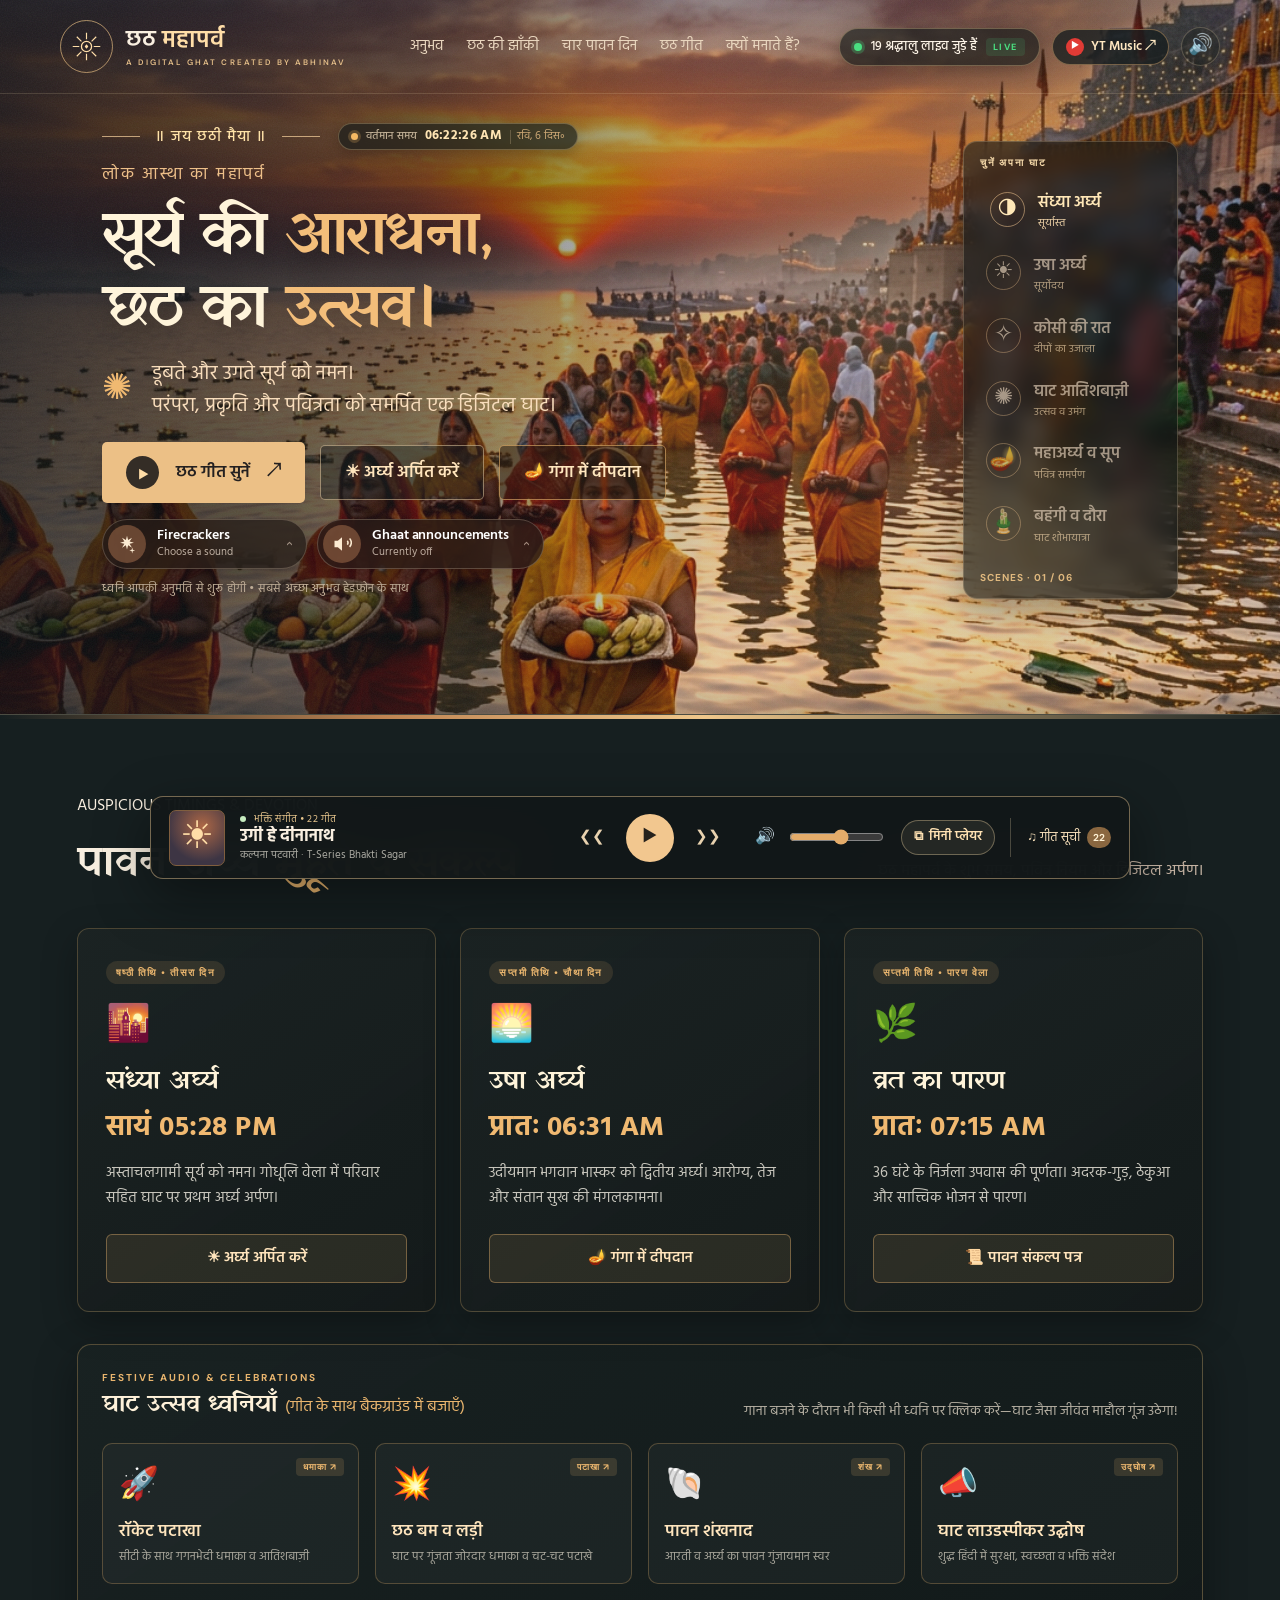
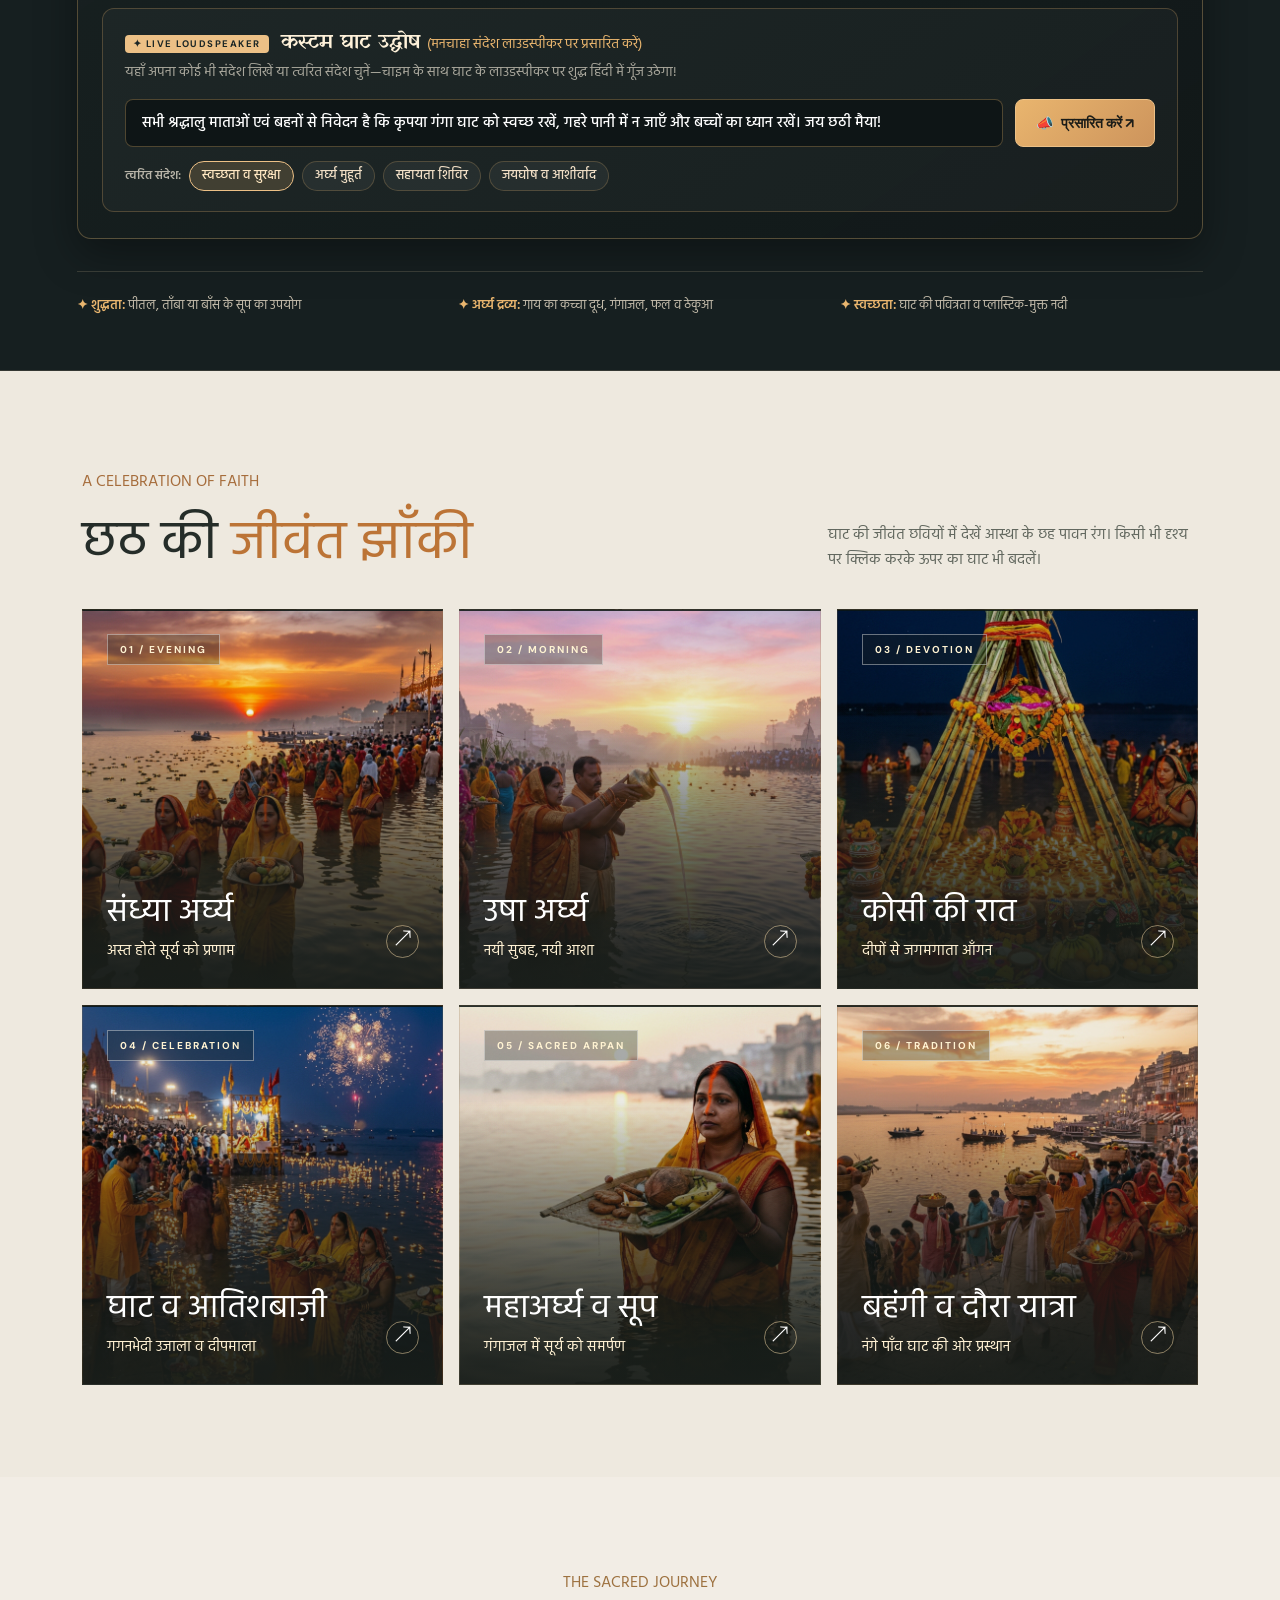
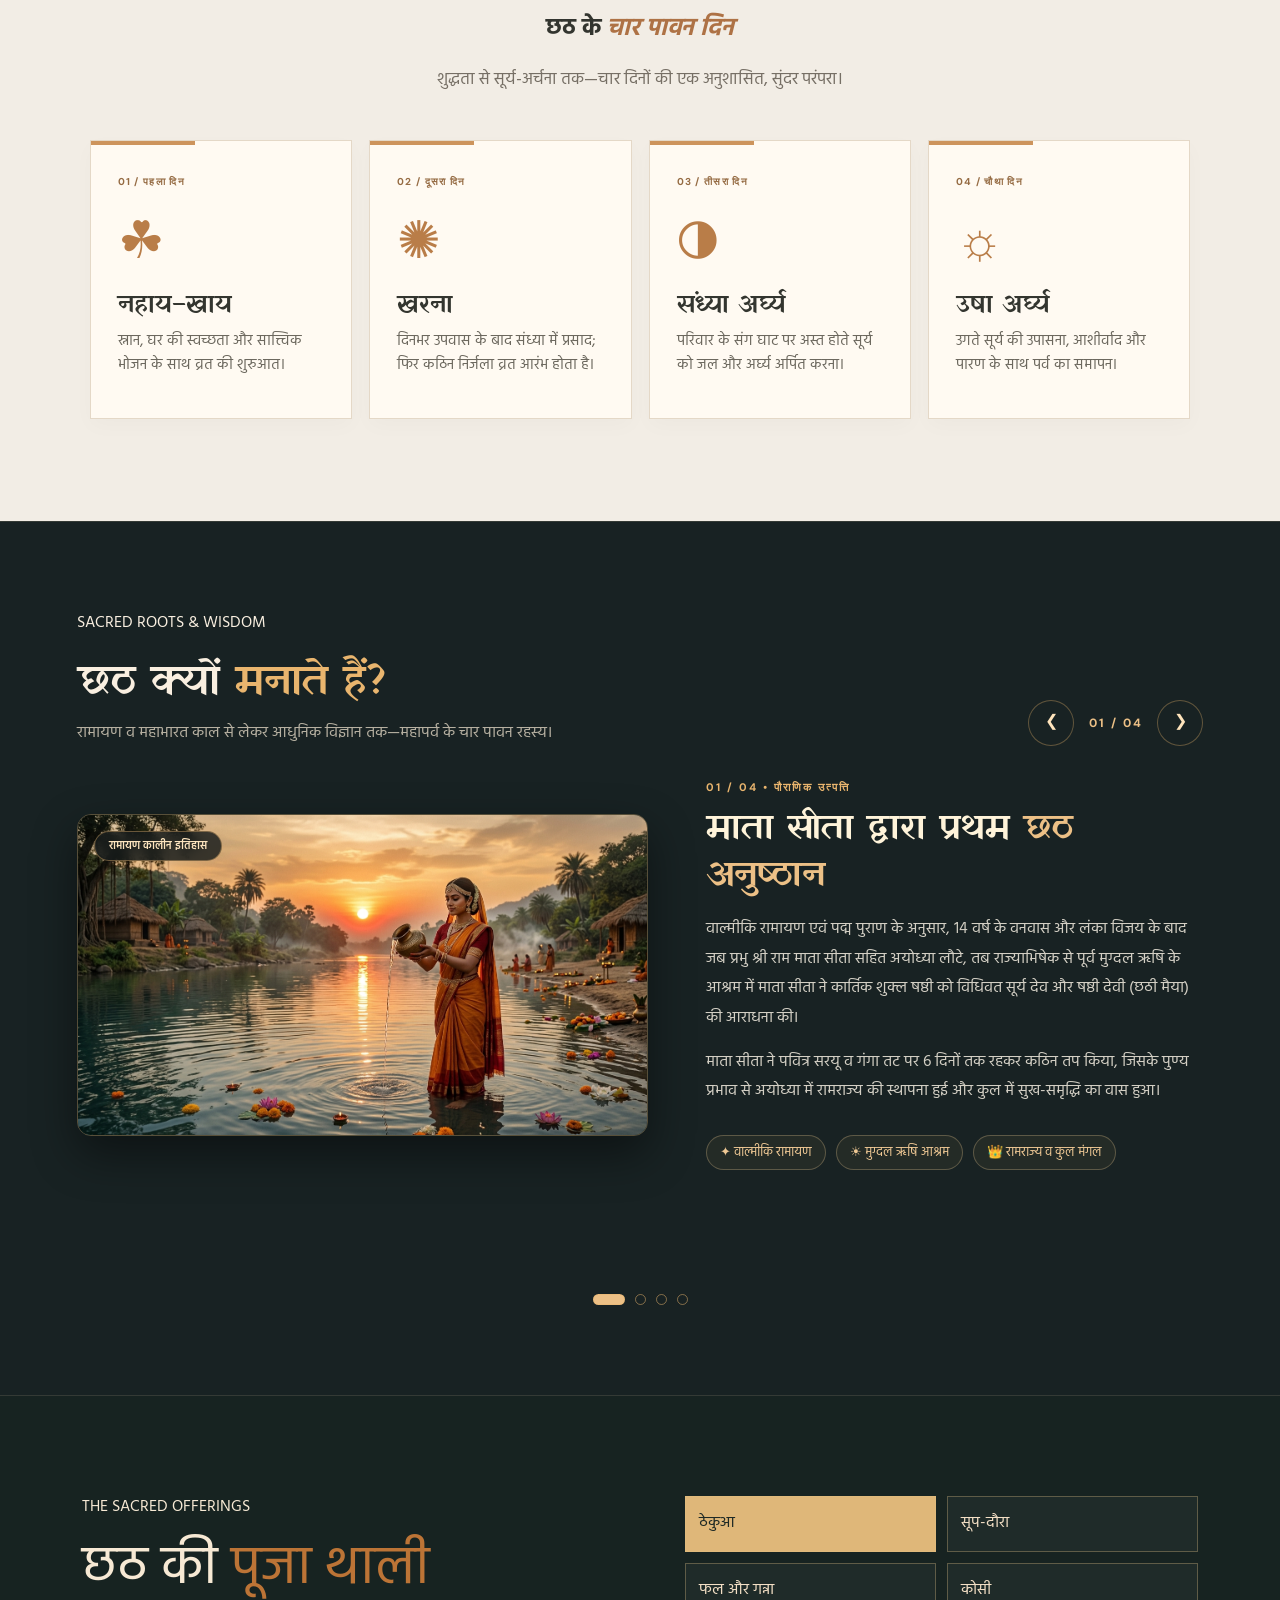
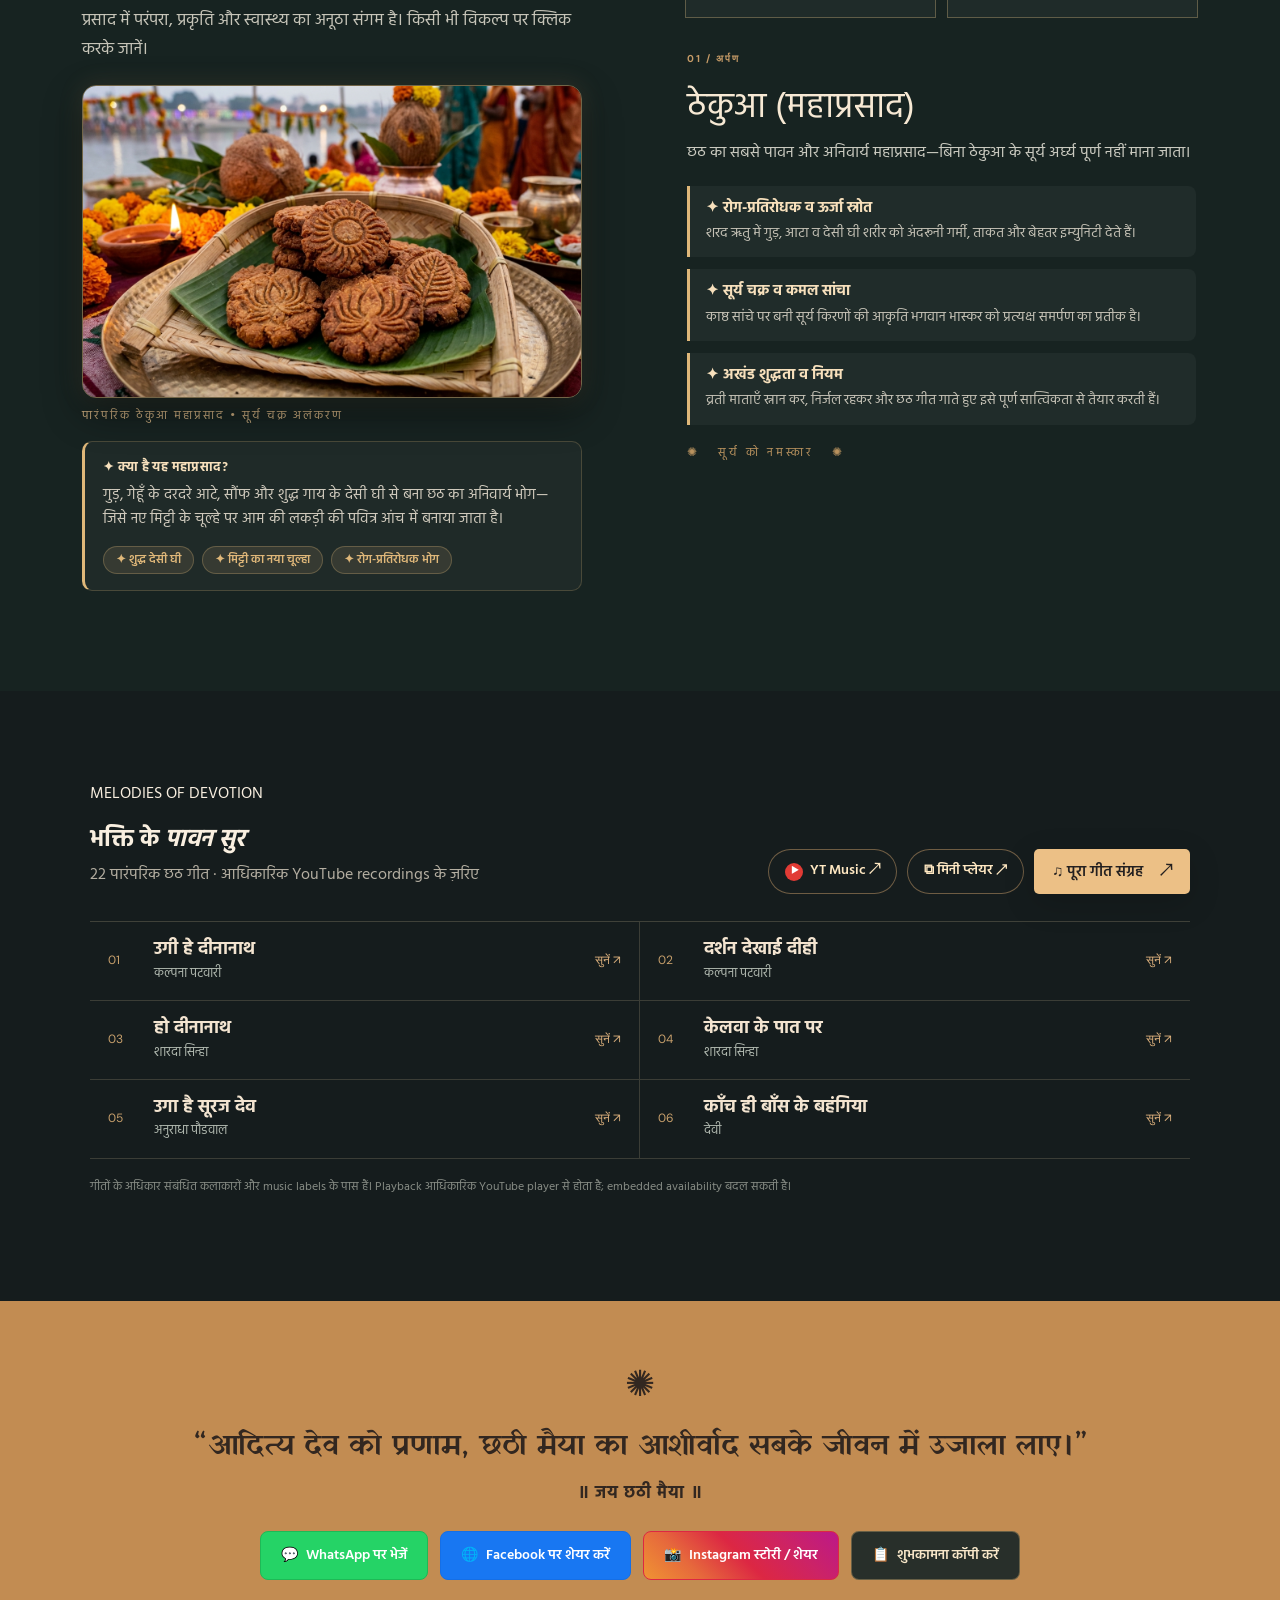
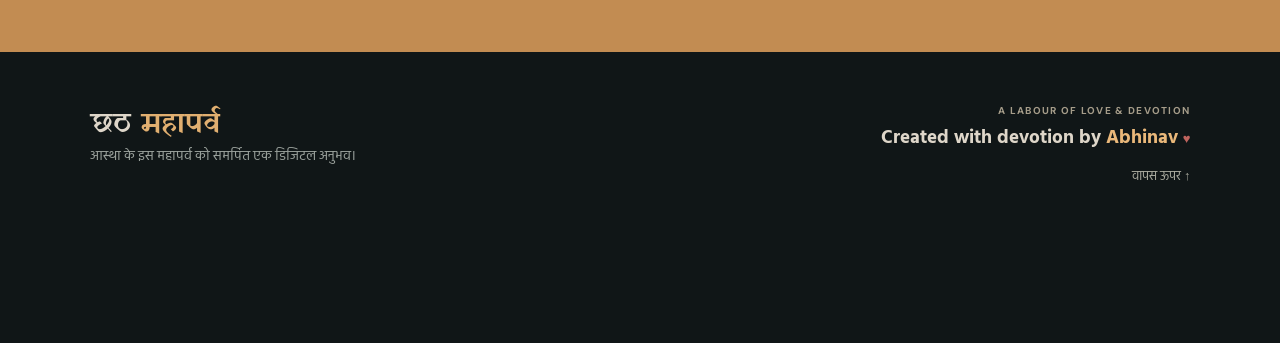
==== index.html @ f754ace5 "Add Pop-out Mini Player, Document PiP, MediaSession API, and cross-tab sync" ====
<!doctype html>
<html lang="hi">
<head>
<meta charset="UTF-8"><meta name="viewport" content="width=device-width,initial-scale=1,viewport-fit=cover">
<meta name="theme-color" content="#1b1a1a">
<meta name="description" content="छठ महापर्व • सूर्य देव और छठी मैया की आराधना — एक डिजिटल घाट। Crafted with devotion by Abhinav.">
<title>छठ महापर्व — सूर्य की आराधना | Abhinav</title>
<link rel="canonical" href="https://abhi9avx.github.io/">
<meta property="og:type" content="website">
<meta property="og:site_name" content="छठ महापर्व — A Digital Ghat">
<meta property="og:locale" content="hi_IN">
<meta property="og:url" content="https://abhi9avx.github.io/">
<meta property="og:title" content="छठ महापर्व — सूर्य की आराधना | एक डिजिटल घाट">
<meta property="og:description" content="डूबते और उगते सूर्य को नमन। 6 पावन घाट दृश्य, गंगा में दीपदान, 22 छठ गीत और पावन पूजा विधि — समर्पित डिजिटल घाट।">
<meta property="og:image" content="https://abhi9avx.github.io/assets/share-preview.jpg">
<meta property="og:image:secure_url" content="https://abhi9avx.github.io/assets/share-preview.jpg">
<meta property="og:image:type" content="image/jpeg">
<meta property="og:image:width" content="1200">
<meta property="og:image:height" content="630">
<meta property="og:image:alt" content="छठ महापर्व — उदीयमान सूर्य देव को पावन अर्घ्य अर्पण">
<meta name="twitter:card" content="summary_large_image">
<meta name="twitter:title" content="छठ महापर्व — सूर्य की आराधना | एक डिजिटल घाट">
<meta name="twitter:description" content="डूबते और उगते सूर्य को नमन। पावन छठ गीत, गंगा में दीपदान व डिजिटल अर्घ्य।">
<meta name="twitter:image" content="https://abhi9avx.github.io/assets/share-preview.jpg">
<link rel="icon" href="assets/sun-icon.svg" type="image/svg+xml">
<link rel="preconnect" href="https://fonts.googleapis.com"><link rel="preconnect" href="https://fonts.gstatic.com" crossorigin>
<link href="https://fonts.googleapis.com/css2?family=DM+Sans:wght@400;500;600;700&family=Hind:wght@300;400;500;600;700&family=Yatra+One&display=swap" rel="stylesheet">
<link rel="stylesheet" href="styles.css?v=20">
<script defer src="config.js?v=20"></script><script defer src="app.js?v=20"></script>
</head>
<body data-scene="sandhya">
<a class="skip" href="#meaning">मुख्य जानकारी पर जाएँ</a>
<div class="floating-scene" aria-hidden="true">
  <div id="scenePhoto" class="photo-scene"></div><div class="scene-paint"></div><div class="scene-shade"></div>
  <div class="sun-orb"></div><div class="cloud cloud-a"></div><div class="cloud cloud-b"></div>
  <div class="river river-one"></div><div class="river river-two"></div>
  <div class="shore-silhouette"><svg viewBox="0 0 1440 250" preserveAspectRatio="none"><path d="M0 137 L62 132 76 100 91 100 108 130 183 125 200 85 232 85 252 127 316 130 330 106 348 106 364 136 500 146 580 155 710 147 840 142 950 139 1015 125 1028 70 1046 70 1060 123 1094 132 1110 102 1130 102 1150 132 1220 132 1260 100 1296 100 1318 137 1440 145 1440 250 0 250Z" fill="currentColor"/></svg></div>
  <div class="people people-left"><span></span><span></span><span></span></div><div class="people people-right"><span></span><span></span><span></span></div>
  <div class="floating-diyas" id="floatingDiyas"></div><div class="flowerfall" id="flowerFall"></div>
  <div class="sun-rays" id="sunRays"></div>
  <canvas id="effectsCanvas" aria-hidden="true"></canvas>
</div>
<header class="site-header" id="top">
  <a class="logo" href="#top" aria-label="छठ महापर्व होम">
    <span class="logo-icon"><svg viewBox="0 0 40 40" fill="none"><circle cx="20" cy="20" r="7" stroke="currentColor" stroke-width="1.8"/><path d="M20 1v9m0 20v9M1 20h9m20 0h9M6.6 6.6l6.4 6.4m14 14 6.4 6.4m0-26.8L27 13m-14 14-6.4 6.4" stroke="currentColor" stroke-width="1.6"/><path d="M17.5 20l2.5-3 2.5 3-2.5 3z" fill="currentColor"/></svg></span>
    <span class="logo-copy"><strong>छठ <span>महापर्व</span></strong><small>A DIGITAL GHAT CREATED BY ABHINAV</small></span>
  </a>
  <nav class="site-nav" aria-label="मुख्य नेविगेशन"><a href="#experience">अनुभव</a><a href="#jhanki">छठ की झाँकी</a><a href="#four-days">चार पावन दिन</a><a href="#songs">छठ गीत</a><a href="#meaning">क्यों मनाते हैं?</a></nav>
  <div class="header-actions"><div class="status-chip" title="लाइव श्रद्धालु उपस्थित"><span class="pulse-dot"></span><span id="ambienceText">18 श्रद्धालु लाइव जुड़े हैं</span><small>LIVE</small></div><a class="header-yt-chip" href="https://www.youtube.com/playlist?list=PLEX7vfnQIhj8" target="_blank" rel="noopener noreferrer" title="YouTube Music पर छठ गीत प्लेलिस्ट खोलें"><span class="yt-dot" aria-hidden="true">▶</span> YT Music ↗</a><button class="round-icon" id="soundBtn" aria-label="Sound settings" title="ध्वनि नियंत्रित करें">🔊</button><button class="mobile-menu round-icon" id="navBtn" aria-label="Menu" aria-expanded="false">☰</button></div>
</header>
<main>
<section class="hero" aria-labelledby="heroTitle">
  <div class="hero-copy">
    <div class="hero-top-meta">
      <div class="festival-eyebrow"><span class="line"></span> ॥ जय छठी मैया ॥ <span class="line"></span></div>
      <div class="hero-live-clock" aria-live="polite" title="वर्तमान लाइव समय">
        <span class="clock-dot" aria-hidden="true"></span>
        <span class="clock-label">वर्तमान समय</span>
        <time id="liveGhatClock">--:--:--</time>
        <small id="liveGhatDate"></small>
      </div>
    </div>
    <p class="hero-overline">लोक आस्था का महापर्व</p>
    <h1 id="heroTitle">सूर्य की <em>आराधना,</em><br>छठ का <em>उत्सव।</em></h1>
    <div class="hero-subhead"><span class="ornament">✺</span><p>डूबते और उगते सूर्य को नमन।<br>परंपरा, प्रकृति और पवित्रता को समर्पित एक डिजिटल घाट।</p></div>
    <div class="hero-buttons">
      <button type="button" class="btn-primary" id="startMusic"><span class="play-glyph">▶</span> छठ गीत सुनें <span>↗</span></button>
      <button type="button" class="btn-outline" id="offerArghya">☀ अर्घ्य अर्पित करें</button>
      <button type="button" class="btn-outline btn-diya-hero" id="heroDeepDaanBtn">🪔 गंगा में दीपदान</button>
    </div>

    <aside class="feature-rail" aria-label="Festive features">
      <div class="feature-rail-item">
        <button type="button" class="feature-button" id="firecrackerRailBtn" aria-label="Firecrackers" aria-expanded="false" aria-controls="firecrackerOptions">
          <span class="feature-icon cracker-icon">
            <svg viewBox="0 0 24 24" width="20" height="20" fill="currentColor" aria-hidden="true"><path d="m12 2 1.35 5.23L18 4.35 15.12 9 20.35 10.35 15.12 11.7 18 16.35l-4.65-2.88L12 18.7l-1.35-5.23L6 16.35 8.88 11.7 3.65 10.35 8.88 9 6 4.35l4.65 2.88L12 2Zm6.25 14.25.72 2.78 2.78.72-2.78.72-.72 2.78-.72-2.78-2.78-.72 2.78-.72.72-2.78Z"/></svg>
          </span>
          <span class="feature-copy">
            <strong>Firecrackers</strong>
            <small id="firecrackerStatusText">Choose a sound</small>
          </span>
          <span class="feature-chevron" aria-hidden="true">›</span>
        </button>

        <div class="feature-menu firecracker-menu" id="firecrackerOptions" hidden>
          <div class="feature-menu-header">
            <strong>Firecracker sounds</strong>
          </div>
          <div class="feature-menu-list">
            <button type="button" class="sound-option-row" data-fc-id="flower-pot">
              <img src="assets/images/firecrackers/flower-pot.webp" alt="Flower pot" class="sound-thumb">
              <div class="sound-option-copy">
                <strong>Flower pot</strong>
                <small>A bright fountain of sparks</small>
              </div>
            </button>
            <button type="button" class="sound-option-row" data-fc-id="ladi">
              <img src="assets/images/firecrackers/ladi.webp" alt="Ladi" class="sound-thumb">
              <div class="sound-option-copy">
                <strong>Ladi</strong>
                <small>A long chain of crackers</small>
              </div>
            </button>
            <button type="button" class="sound-option-row" data-fc-id="multi-sky-shot">
              <img src="assets/images/firecrackers/multi-sky-shot.webp" alt="Multi-sky shot" class="sound-thumb">
              <div class="sound-option-copy">
                <strong>Multi-sky shot</strong>
                <small>A spectacular sky barrage</small>
              </div>
            </button>
          </div>
        </div>
      </div>

      <div class="feature-rail-item">
        <button type="button" class="feature-button" id="announceRailBtn" aria-label="Ghaat announcements" aria-expanded="false" aria-controls="announcementOptions">
          <span class="feature-icon announcement-icon">
            <svg viewBox="0 0 24 24" width="20" height="20" fill="currentColor" aria-hidden="true"><path d="M12 4v16l-5-4H3V8h4l5-4zm7 3.5c1.6 1.6 1.6 4.4 0 6l-1.4-1.4c.8-.8.8-2.2 0-3L19 7.5zm2.8-2.8c3.1 3.1 3.1 8.3 0 11.4l-1.4-1.4c2.4-2.4 2.4-6.4 0-8.8l1.4-1.2z"/></svg>
          </span>
          <span class="feature-copy">
            <strong>Ghaat announcements</strong>
            <small id="announceStatusText">Currently off</small>
          </span>
          <span class="feature-chevron" aria-hidden="true">›</span>
        </button>

        <div class="feature-menu announcement-menu" id="announcementOptions" hidden>
          <div class="announcement-status">
            <span><strong>Ghaat announcements</strong></span>
            <button type="button" class="announcement-toggle" id="announceToggleSwitch" role="switch" aria-checked="false" aria-label="Turn on/off ghaat announcements">
              <span class="toggle-knob"></span>
            </button>
          </div>
          <div class="gap-control">
            <div class="gap-label">
              <span>Gap between announcements</span>
              <strong id="announceGapValue">9 min</strong>
            </div>
            <input type="range" id="announceGapSlider" min="1" max="10" value="9" class="gap-slider" aria-label="Minutes between announcements">
            <div class="gap-range" aria-hidden="true">
              <span>1 min</span>
              <span>10 min</span>
            </div>
          </div>
          <p class="announcement-note">Starts immediately, then plays the next announcement after the selected gap.</p>
        </div>
      </div>
    </aside>

    <p class="small-note">ध्वनि आपकी अनुमति से शुरू होगी • सबसे अच्छा अनुभव हेडफ़ोन के साथ</p>
  </div>
  <div class="scene-switch" aria-label="घाट का समय चुनें">
    <span class="scene-title">चुनें अपना घाट</span>
    <button data-scene-btn="sandhya" class="is-active" aria-pressed="true"><span class="scene-icon">◑</span><span>संध्या अर्घ्य<small>सूर्यास्त</small></span></button>
    <button data-scene-btn="usha" aria-pressed="false"><span class="scene-icon">☀</span><span>उषा अर्घ्य<small>सूर्योदय</small></span></button>
    <button data-scene-btn="koshi" aria-pressed="false"><span class="scene-icon">✧</span><span>कोसी की रात<small>दीपों का उजाला</small></span></button>
    <button data-scene-btn="fireworks" aria-pressed="false"><span class="scene-icon">✺</span><span>घाट आतिशबाज़ी<small>उत्सव व उमंग</small></span></button>
    <button data-scene-btn="arpan" aria-pressed="false"><span class="scene-icon">🪔</span><span>महाअर्घ्य व सूप<small>पवित्र समर्पण</small></span></button>
    <button data-scene-btn="bahangi" aria-pressed="false"><span class="scene-icon">🎍</span><span>बहंगी व दौरा<small>घाट शोभायात्रा</small></span></button>
    <span class="scene-foot">SCENES · 01 / 06</span>
  </div>
  <div class="hero-scroll"><span class="scroll-hair"></span> EXPLORE THE TRADITION</div>
</section>
<section id="experience" class="muhurat-section" aria-labelledby="muhuratTitle">
  <div class="muhurat-head">
    <div>
      <p class="eyebrow">AUSPICIOUS TIMINGS & DEVOTION</p>
      <h2 id="muhuratTitle">पावन अर्घ्य <em>मुहूर्त व संकल्प</em></h2>
    </div>
    <p>छठ महापर्व के शुभ समय, पवित्र नियम और डिजिटल अर्पण।</p>
  </div>
  
  <div class="muhurat-grid">
    <div class="muhurat-card card-sandhya">
      <span class="muhurat-tag">षष्ठी तिथि • तीसरा दिन</span>
      <div class="muhurat-icon">🌇</div>
      <h3>संध्या अर्घ्य</h3>
      <div class="muhurat-time">सायं 05:28 PM</div>
      <p>अस्ताचलगामी सूर्य को नमन। गोधूलि वेला में परिवार सहित घाट पर प्रथम अर्घ्य अर्पण।</p>
      <button class="muhurat-action-btn" id="offerArghyaDirect">☀ अर्घ्य अर्पित करें</button>
    </div>
    
    <div class="muhurat-card card-usha">
      <span class="muhurat-tag">सप्तमी तिथि • चौथा दिन</span>
      <div class="muhurat-icon">🌅</div>
      <h3>उषा अर्घ्य</h3>
      <div class="muhurat-time">प्रातः 06:31 AM</div>
      <p>उदीयमान भगवान भास्कर को द्वितीय अर्घ्य। आरोग्य, तेज और संतान सुख की मंगलकामना।</p>
      <button class="muhurat-action-btn" id="diyaDirectBtn">🪔 गंगा में दीपदान</button>
    </div>

    <div class="muhurat-card card-paran">
      <span class="muhurat-tag">सप्तमी तिथि • पारण वेला</span>
      <div class="muhurat-icon">🌿</div>
      <h3>व्रत का पारण</h3>
      <div class="muhurat-time">प्रातः 07:15 AM</div>
      <p>36 घंटे के निर्जला उपवास की पूर्णता। अदरक-गुड़, ठेकुआ और सात्त्विक भोजन से पारण।</p>
      <button class="muhurat-action-btn" id="sankalpBtn">📜 पावन संकल्प पत्र</button>
    </div>
  </div>

  <div class="ghat-sound-box">
    <div class="ghat-sound-header">
      <div>
        <span class="ghat-sound-eyebrow">FESTIVE AUDIO & CELEBRATIONS</span>
        <h4>घाट उत्सव ध्वनियाँ <em>(गीत के साथ बैकग्राउंड में बजाएँ)</em></h4>
      </div>
      <p>गाना बजने के दौरान भी किसी भी ध्वनि पर क्लिक करें—घाट जैसा जीवंत माहौल गूंज उठेगा!</p>
    </div>
    <div class="sound-action-grid">
      <button class="sound-fx-btn" id="rocketCrackerBtn" type="button">
        <span class="fx-icon">🚀</span>
        <div class="fx-info">
          <strong>रॉकेट पटाखा</strong>
          <small>सीटी के साथ गगनभेदी धमाका व आतिशबाज़ी</small>
        </div>
        <span class="fx-badge">धमाका ↗</span>
      </button>

      <button class="sound-fx-btn" id="bombCrackerBtn" type="button">
        <span class="fx-icon">💥</span>
        <div class="fx-info">
          <strong>छठ बम व लड़ी</strong>
          <small>घाट पर गूंजता जोरदार धमाका व चट-चट पटाखे</small>
        </div>
        <span class="fx-badge">पटाखा ↗</span>
      </button>

      <button class="sound-fx-btn" id="shankhSoundBtn" type="button">
        <span class="fx-icon">🐚</span>
        <div class="fx-info">
          <strong>पावन शंखनाद</strong>
          <small>आरती व अर्घ्य का पावन गुंजायमान स्वर</small>
        </div>
        <span class="fx-badge">शंख ↗</span>
      </button>

      <button class="sound-fx-btn" id="loudspeakerAnnounceBtn" type="button">
        <span class="fx-icon">📣</span>
        <div class="fx-info">
          <strong>घाट लाउडस्पीकर उद्घोष</strong>
          <small>शुद्ध हिंदी में सुरक्षा, स्वच्छता व भक्ति संदेश</small>
        </div>
        <span class="fx-badge">उद्घोष ↗</span>
      </button>
    </div>

    <div class="custom-announcement-card">
      <div class="announcement-card-head">
        <div class="announcement-title-group">
          <span class="custom-badge">✦ LIVE LOUDSPEAKER</span>
          <h5>कस्टम घाट उद्घोष <em>(मनचाहा संदेश लाउडस्पीकर पर प्रसारित करें)</em></h5>
        </div>
        <p class="announcement-desc">यहाँ अपना कोई भी संदेश लिखें या त्वरित संदेश चुनें—चाइम के साथ घाट के लाउडस्पीकर पर शुद्ध हिंदी में गूँज उठेगा!</p>
      </div>
      
      <div class="announcement-input-row">
        <div class="announcement-field-wrap">
          <input type="text" id="customAnnounceInput" class="announcement-input" placeholder="यहाँ अपना उद्घोष लिखें..." value="सभी श्रद्धालु माताओं एवं बहनों से निवेदन है कि कृपया गंगा घाट को स्वच्छ रखें, गहरे पानी में न जाएँ और बच्चों का ध्यान रखें। जय छठी मैया!">
        </div>
        <button type="button" class="announcement-broadcast-btn" id="broadcastCustomBtn">
          <span class="broadcast-icon">📣</span>
          <span>प्रसारित करें ↗</span>
        </button>
      </div>

      <div class="announcement-presets">
        <span class="preset-label">त्वरित संदेश:</span>
        <button type="button" class="preset-chip active" data-preset="सभी श्रद्धालु माताओं एवं बहनों से निवेदन है कि कृपया गंगा घाट को स्वच्छ रखें, गहरे पानी में न जाएँ और बच्चों का ध्यान रखें। जय छठी मैया!">स्वच्छता व सुरक्षा</button>
        <button type="button" class="preset-chip" data-preset="ध्यान दें! भगवान सूर्य देव को संध्या अर्घ्य अर्पित करने का पावन मुहूर्त प्रारंभ हो रहा है। सभी श्रद्धालु श्रद्धापूर्वक अर्घ्य अर्पित करें।">अर्घ्य मुहूर्त</button>
        <button type="button" class="preset-chip" data-preset="छठ घाट सूचना केंद्र: यदि किसी का कोई सामान या परिजन बिछड़ गए हों, तो कृपया तुरंत मुख्य सहायता शिविर में संपर्क करें।">सहायता शिविर</button>
        <button type="button" class="preset-chip" data-preset="॥ जय छठी मैया ॥ भगवान भास्कर आप सबके जीवन में सुख, शांति, स्वास्थ्य और अपार समृद्धि प्रदान करें। बोलिए छठी मैया की जय!">जयघोष व आशीर्वाद</button>
      </div>
    </div>
  </div>

  <div class="ritual-bottom-bar">
    <div class="ritual-rule-item"><span>✦ शुद्धता:</span> पीतल, ताँबा या बाँस के सूप का उपयोग</div>
    <div class="ritual-rule-item"><span>✦ अर्घ्य द्रव्य:</span> गाय का कच्चा दूध, गंगाजल, फल व ठेकुआ</div>
    <div class="ritual-rule-item"><span>✦ स्वच्छता:</span> घाट की पवित्रता व प्लास्टिक-मुक्त नदी</div>
  </div>
</section>

<section class="jhanki-section" id="jhanki" aria-labelledby="jhankiTitle">
  <div class="jhanki-top"><div><p class="eyebrow">A CELEBRATION OF FAITH</p><h2 id="jhankiTitle">छठ की <em>जीवंत झाँकी</em></h2></div><p>घाट की जीवंत छवियों में देखें आस्था के छह पावन रंग। किसी भी दृश्य पर क्लिक करके ऊपर का घाट भी बदलें।</p></div>
  <div class="jhanki-grid">
    <button class="jhanki-card photo-evening" data-jhanki="sandhya" aria-label="संध्या अर्घ्य का दृश्य देखें"><span class="jhanki-index">01 / EVENING</span><span class="jhanki-label"><strong>संध्या अर्घ्य</strong><small>अस्त होते सूर्य को प्रणाम</small></span><span class="jhanki-open" aria-hidden="true">↗</span></button>
    <button class="jhanki-card photo-morning" data-jhanki="usha" aria-label="उषा अर्घ्य का दृश्य देखें"><span class="jhanki-index">02 / MORNING</span><span class="jhanki-label"><strong>उषा अर्घ्य</strong><small>नयी सुबह, नयी आशा</small></span><span class="jhanki-open" aria-hidden="true">↗</span></button>
    <button class="jhanki-card photo-koshi" data-jhanki="koshi" aria-label="कोसी की रात का दृश्य देखें"><span class="jhanki-index">03 / DEVOTION</span><span class="jhanki-label"><strong>कोसी की रात</strong><small>दीपों से जगमगाता आँगन</small></span><span class="jhanki-open" aria-hidden="true">↗</span></button>
    <button class="jhanki-card photo-fireworks" data-jhanki="fireworks" aria-label="घाट व आतिशबाज़ी का दृश्य देखें"><span class="jhanki-index">04 / CELEBRATION</span><span class="jhanki-label"><strong>घाट व आतिशबाज़ी</strong><small>गगनभेदी उजाला व दीपमाला</small></span><span class="jhanki-open" aria-hidden="true">↗</span></button>
    <button class="jhanki-card photo-maha-arghya" data-jhanki="arpan" aria-label="महाअर्घ्य व सूप समर्पण का दृश्य देखें"><span class="jhanki-index">05 / SACRED ARPAN</span><span class="jhanki-label"><strong>महाअर्घ्य व सूप</strong><small>गंगाजल में सूर्य को समर्पण</small></span><span class="jhanki-open" aria-hidden="true">↗</span></button>
    <button class="jhanki-card photo-bahangi" data-jhanki="bahangi" aria-label="बहंगी व दौरा शोभायात्रा का दृश्य देखें"><span class="jhanki-index">06 / TRADITION</span><span class="jhanki-label"><strong>बहंगी व दौरा यात्रा</strong><small>नंगे पाँव घाट की ओर प्रस्थान</small></span><span class="jhanki-open" aria-hidden="true">↗</span></button>
  </div>
</section>

<section class="days-section" id="four-days" aria-labelledby="daysTitle"><div class="section-heading"><p class="eyebrow">THE SACRED JOURNEY</p><h2 id="daysTitle">छठ के <em>चार पावन दिन</em></h2><p>शुद्धता से सूर्य-अर्चना तक—चार दिनों की एक अनुशासित, सुंदर परंपरा।</p></div>
 <div class="days-grid"><article class="day-card"><span>01 / पहला दिन</span><div class="day-symbol">☘</div><h3>नहाय–खाय</h3><p>स्नान, घर की स्वच्छता और सात्त्विक भोजन के साथ व्रत की शुरुआत।</p></article><article class="day-card"><span>02 / दूसरा दिन</span><div class="day-symbol">✺</div><h3>खरना</h3><p>दिनभर उपवास के बाद संध्या में प्रसाद; फिर कठिन निर्जला व्रत आरंभ होता है।</p></article><article class="day-card"><span>03 / तीसरा दिन</span><div class="day-symbol">◑</div><h3>संध्या अर्घ्य</h3><p>परिवार के संग घाट पर अस्त होते सूर्य को जल और अर्घ्य अर्पित करना।</p></article><article class="day-card"><span>04 / चौथा दिन</span><div class="day-symbol">☼</div><h3>उषा अर्घ्य</h3><p>उगते सूर्य की उपासना, आशीर्वाद और पारण के साथ पर्व का समापन।</p></article></div>
</section>
<section class="story-section" id="meaning" aria-labelledby="meaningTitle">
  <div class="story-carousel-wrap">
    <div class="story-header">
      <div>
        <p class="eyebrow">SACRED ROOTS & WISDOM</p>
        <h2 id="meaningTitle">छठ क्यों <em>मनाते हैं?</em></h2>
        <p class="story-header-desc">रामायण व महाभारत काल से लेकर आधुनिक विज्ञान तक—महापर्व के चार पावन रहस्य।</p>
      </div>
      <div class="carousel-nav-controls">
        <button class="carousel-nav-btn" id="prevStoryBtn" aria-label="पिछला प्रसंग">❮</button>
        <span class="story-counter" id="storyCounter">01 / 04</span>
        <button class="carousel-nav-btn" id="nextStoryBtn" aria-label="अगला प्रसंग">❯</button>
      </div>
    </div>

    <div class="story-slides-container" id="storySlides">
      <!-- Slide 1 -->
      <article class="story-slide active" data-slide="0">
        <div class="story-slide-image">
          <img src="assets/story-sita-chhath.jpg" alt="माता सीता द्वारा प्रथम छठ अनुष्ठान" loading="lazy">
          <span class="story-img-badge">रामायण कालीन इतिहास</span>
        </div>
        <div class="story-slide-copy">
          <div class="story-era">01 / 04 • पौराणिक उत्पत्ति</div>
          <h3>माता सीता द्वारा प्रथम <em>छठ अनुष्ठान</em></h3>
          <p>वाल्मीकि रामायण एवं पद्म पुराण के अनुसार, 14 वर्ष के वनवास और लंका विजय के बाद जब प्रभु श्री राम माता सीता सहित अयोध्या लौटे, तब राज्याभिषेक से पूर्व मुग्दल ऋषि के आश्रम में माता सीता ने कार्तिक शुक्ल षष्ठी को विधिवत सूर्य देव और षष्ठी देवी (छठी मैया) की आराधना की।</p>
          <p>माता सीता ने पवित्र सरयू व गंगा तट पर 6 दिनों तक रहकर कठिन तप किया, जिसके पुण्य प्रभाव से अयोध्या में रामराज्य की स्थापना हुई और कुल में सुख-समृद्धि का वास हुआ।</p>
          <div class="story-tags">
            <span>✦ वाल्मीकि रामायण</span>
            <span>☀ मुग्दल ऋषि आश्रम</span>
            <span>👑 रामराज्य व कुल मंगल</span>
          </div>
        </div>
      </article>

      <!-- Slide 2 -->
      <article class="story-slide" data-slide="1">
        <div class="story-slide-image">
          <img src="assets/story-draupadi-surya.jpg" alt="महारानी द्रौपदी द्वारा सूर्य देव की उपासना" loading="lazy">
          <span class="story-img-badge">महाभारत कालीन आस्था</span>
        </div>
        <div class="story-slide-copy">
          <div class="story-era">02 / 04 • संकट निवारण</div>
          <h3>द्रौपदी एवं पांडवों का <em>सूर्य अनुष्ठान</em></h3>
          <p>महाभारत काल में जब पांडव अपना संपूर्ण राज्य जुए में हारकर वन में कठिन जीवन व्यतीत कर रहे थे, तब महर्षि धौम्य ने उन्हें सूर्य देव की शरण में जाने और सूर्य षष्ठी व्रत का उपदेश दिया।</p>
          <p>महारानी द्रौपदी ने नियमपूर्वक सूर्य देव की कठोर आराधना की। उनकी अनन्य भक्ति से प्रसन्न होकर भगवान भास्कर ने उन्हें 'अक्षय पात्र' प्रदान किया। इस दिव्य पात्र के प्रभाव से पांडवों के आश्रम में कभी अन्न की कमी नहीं हुई और अंततः उन्हें अपना खोया हुआ राज्य व अखंड सम्मान पुनः प्राप्त हुआ।</p>
          <div class="story-tags">
            <span>✦ महाभारत काल</span>
            <span>✺ अक्षय पात्र की प्राप्ति</span>
            <span>🏹 पांडवों का राज-सम्मान</span>
          </div>
        </div>
      </article>

      <!-- Slide 3 -->
      <article class="story-slide" data-slide="2">
        <div class="story-slide-image">
          <img src="assets/story-solar-health.jpg" alt="छठ अर्घ्य का वैज्ञानिक एवं स्वास्थ्य लाभ" loading="lazy">
          <span class="story-img-badge">वैज्ञानिक दृष्टिकोण</span>
        </div>
        <div class="story-slide-copy">
          <div class="story-era">03 / 04 • स्वास्थ्य एवं कायाकल्प</div>
          <h3>सौर ऊर्जा, कायाकल्प व <em>विषहरण</em></h3>
          <p>छठ का 36 घंटे का कठिन निर्जला उपवास आधुनिक विज्ञान में 'ऑटोफैजी' (Autophagy) और प्राकृतिक सेलुलर डिटॉक्सिफिकेशन माना गया है। यह शरीर की पुरानी व दूषित कोशिकाओं का कायाकल्प करता है।</p>
          <p>संध्या और उषा अर्घ्य के समय जब सूर्य की किरणें जल व दूध की धार से छनकर व्रती की आँखों और त्वचा पर पड़ती हैं, तब बायो-फोटोनिक तरंगें रेटिना, पीनियल ग्रंथि और तंत्रिका तंत्र को ऊर्जा देती हैं। इससे तनाव दूर होता है, विटामिन डी का प्रचुर संचरण होता है और रोग-प्रतिरोधक क्षमता (Immunity) कई गुना बढ़ जाती है।</p>
          <div class="story-tags">
            <span>🔬 ऑटोफैजी व डिटॉक्स</span>
            <span>☀ बायो-फोटोनिक किरणें</span>
            <span>🌿 मानसिक शांति व तेज</span>
          </div>
        </div>
      </article>

      <!-- Slide 4 -->
      <article class="story-slide" data-slide="3">
        <div class="story-slide-image">
          <img src="assets/story-nature-equality.jpg" alt="प्रकृति पूजा एवं सामाजिक समरसता" loading="lazy">
          <span class="story-img-badge">सामाजिक समरसता</span>
        </div>
        <div class="story-slide-copy">
          <div class="story-era">04 / 04 • लोक चेतना</div>
          <h3>प्रकृति संरक्षण और <em>सामाजिक समानता</em></h3>
          <p>छठ महापर्व में किसी पुरोहित या आडंबर की आवश्यकता नहीं होती। इस पर्व में बाँस का सूप बनाने वाले शिल्पकार से लेकर मिट्टी का चूल्हा बनाने वाले कुम्हार और किसान की नई उपज (ठेकुआ, गन्ना, हल्दी, अदरक) तक समाज का हर वर्ग प्रत्यक्ष रूप से पूजनीय बनता है।</p>
          <p>डूबते सूर्य (संध्या अर्घ्य) को पहले प्रणाम करना और उगते सूर्य (उषा अर्घ्य) को बाद में पूजना यह सर्वोच्च दार्शनिक संदेश देता है कि संसार में जो अस्त होता है, उसका पुनः उदय भी निश्चित है—यही प्रकृति और जीवन का शाश्वत चक्र है।</p>
          <div class="story-tags">
            <span>☘ शून्य आडंबर</span>
            <span>🤝 अखंड सामाजिक समरसता</span>
            <span>🌾 प्रकृति के प्रति कृतज्ञता</span>
          </div>
        </div>
      </article>
    </div>

    <!-- Carousel Dots -->
    <div class="story-dots" id="storyDots">
      <button class="story-dot active" data-dot="0" aria-label="प्रसंग 1"></button>
      <button class="story-dot" data-dot="1" aria-label="प्रसंग 2"></button>
      <button class="story-dot" data-dot="2" aria-label="प्रसंग 3"></button>
      <button class="story-dot" data-dot="3" aria-label="प्रसंग 4"></button>
    </div>
  </div>
</section>

<section class="offerings-section" id="offerings" aria-labelledby="offeringsTitle">
  <div class="offering-inner">
    <div class="offering-intro">
      <p class="eyebrow">THE SACRED OFFERINGS</p>
      <h2 id="offeringsTitle">छठ की <em>पूजा थाली</em></h2>
      <p>प्रसाद में परंपरा, प्रकृति और स्वास्थ्य का अनूठा संगम है। किसी भी विकल्प पर क्लिक करके जानें।</p>
      <div class="offering-stage">
        <div class="offering-halo" aria-hidden="true"></div>
        <div class="offering-image-wrap"><img src="assets/offering-thekua.jpg" alt="पारंपरिक ठेकुआ महाप्रसाद" class="offering-img" id="offeringImg" loading="lazy"></div>
        <div class="stage-caption" id="stageCaption">ठेकुआ महाप्रसाद • सूर्य चक्र अलंकरण</div>
      </div>
      <div class="offering-left-summary" id="offeringLeftSummary" aria-live="polite">
        <span class="left-summary-label" id="leftSummaryLabel">✦ क्या है यह महाप्रसाद?</span>
        <p id="leftSummaryText">गुड़, गेहूँ के दरदरे आटे और शुद्ध देसी घी से बना छठ का अनिवार्य महाप्रसाद, जिसे नए मिट्टी के चूल्हे पर आम की लकड़ी की आंच में तला जाता है।</p>
        <div class="offering-tags" id="offeringTags"></div>
      </div>
    </div>
    <div class="offering-info">
      <div class="offering-tabs" role="group" aria-label="प्रसाद के बारे में जानें">
        <button data-offering="thekua" class="active" aria-pressed="true">ठेकुआ</button><button data-offering="soop" aria-pressed="false">सूप-दौरा</button><button data-offering="fruits" aria-pressed="false">फल और गन्ना</button><button data-offering="kosi" aria-pressed="false">कोसी</button>
      </div>
      <div class="offering-detail" aria-live="polite">
        <span id="offeringNumber">01 / अर्पण</span>
        <h3 id="offeringName">ठेकुआ (महाप्रसाद)</h3>
        <p id="offeringText">छठ का सबसे पावन और अनिवार्य भोग—बिना ठेकुआ के सूर्य अर्घ्य पूर्ण नहीं माना जाता।</p>
        <div class="offering-insights" id="offeringInsights"></div>
        <div class="detail-ornament">✺ &nbsp; सूर्य को नमस्कार &nbsp; ✺</div>
      </div>
    </div>
  </div>
</section>

<section class="music-section" id="songs"><div class="music-heading"><div><p class="eyebrow">MELODIES OF DEVOTION</p><h2>भक्ति के <em>पावन सुर</em></h2><p>22 पारंपरिक छठ गीत · आधिकारिक YouTube recordings के ज़रिए</p></div><div class="music-heading-actions"><a class="yt-music-chip" href="https://www.youtube.com/playlist?list=PLEX7vfnQIhj8" target="_blank" rel="noopener noreferrer" title="YouTube Music पर प्लेलिस्ट सुनें"><span>▶</span> YT Music ↗</a><button type="button" class="mini-player-chip" id="openMiniPlayerSection" title="अन्य वेबसाइट देखते समय भी सुनने के लिए अलग फ्लोटिंग मिनी प्लेयर खोलें">⧉ मिनी प्लेयर ↗</button><button class="btn-primary btn-small" id="openPlaylist">♫ पूरा गीत संग्रह <span>↗</span></button></div></div><div class="song-preview" id="songPreview"></div><p class="song-copyright">गीतों के अधिकार संबंधित कलाकारों और music labels के पास हैं। Playback आधिकारिक YouTube player से होता है; embedded availability बदल सकती है।</p></section>
<section class="blessing"><span>✺</span><p>“आदित्य देव को प्रणाम, छठी मैया का आशीर्वाद सबके जीवन में उजाला लाए।”</p><strong>॥ जय छठी मैया ॥</strong>
  <div class="share-actions-group">
    <button type="button" class="social-share-btn btn-whatsapp" id="shareWhatsAppBtn" aria-label="WhatsApp पर शुभकामनाएँ भेजें"><span class="social-icon">💬</span> WhatsApp पर भेजें</button>
    <button type="button" class="social-share-btn btn-facebook" id="shareFacebookBtn" aria-label="Facebook पर शेयर करें"><span class="social-icon">🌐</span> Facebook पर शेयर करें</button>
    <button type="button" class="social-share-btn btn-instagram" id="shareInstagramBtn" aria-label="Instagram पर शेयर करें"><span class="social-icon">📸</span> Instagram स्टोरी / शेयर</button>
    <button type="button" class="social-share-btn btn-copy" id="shareWish" aria-label="संदेश कॉपी करें"><span class="social-icon">📋</span> शुभकामना कॉपी करें</button>
  </div>
</section>
</main>
<footer class="main-footer"><div><div class="footer-brand">छठ <span>महापर्व</span></div><p>आस्था के इस महापर्व को समर्पित एक डिजिटल अनुभव।</p></div><div class="footer-creator"><small>A LABOUR OF LOVE & DEVOTION</small><strong>Created with devotion by <span>Abhinav</span> <b>♥</b></strong><a href="#top">वापस ऊपर ↑</a></div></footer>
<div class="player-dock" id="playerDock"><div class="dock-art">☀</div><div class="dock-track"><small><span class="playing-indicator"></span> <span id="dockModeLabel">भक्ति संगीत • 22 गीत</span></small><strong id="nowSong">उगी हे दीनानाथ</strong><span id="nowArtist">कल्पना पटवारी</span></div><div class="dock-actions"><button id="prevSong" aria-label="पिछला गीत">❮❮</button><button id="mainPlay" class="dock-play" aria-label="Play music">▶</button><button id="nextSong" aria-label="अगला गीत">❯❯</button></div><div class="dock-volume"><label for="musicVol">🔊</label><input id="musicVol" type="range" min="0" max="100" value="55" aria-label="Music volume"></div><button type="button" class="dock-mini" id="miniPlayerBtn" title="अन्य वेबसाइट देखते समय भी सुनने के लिए पॉप-आउट मिनी प्लेयर खोलें" aria-label="पॉप-आउट मिनी प्लेयर खोलें">⧉ <span>मिनी प्लेयर</span></button><button class="dock-library" id="dockLibrary">♫ <span>गीत सूची</span> <small>22</small></button></div>
<div class="toast" id="toast" role="status" aria-live="polite"></div>
<div class="mini-popup-banner" id="miniPopupBanner" role="region" aria-label="मिनी प्लेयर विकल्प" hidden><span>पॉप-अप अवरुद्ध हुआ —</span> <a id="miniPopupFallbackLink" href="mini-player.html" target="_blank" rel="noopener noreferrer">मिनी प्लेयर खोलें ↗</a> <button type="button" id="closeMiniPopupBanner" aria-label="बंद करें">×</button></div>
<div class="offcanvas-backdrop" id="drawerBackdrop" hidden></div>
<aside class="music-drawer" id="musicDrawer" role="dialog" aria-modal="true" aria-labelledby="drawerTitle" aria-hidden="true" tabindex="-1"><div class="drawer-header"><div><small>YOUR DEVOTIONAL RADIO</small><h2 id="drawerTitle">छठ गीत संग्रह</h2></div><button class="drawer-close" id="closeDrawer" aria-label="Close music player">×</button></div>
<div class="player-stage"><div id="youtubeMount" class="youtube-mount"><div class="no-video"><span>♫</span><p>अपना मनपसंद गीत चुनें। YouTube player यहीं खुलेगा।</p></div></div><div class="player-notice" id="playerNotice">गीत चलाने के लिए इंटरनेट और YouTube embed की अनुमति आवश्यक है।</div><p class="player-help">अगर यहाँ गाना न चले, <a id="alternateYoutube" href="https://www.youtube.com/watch?v=FGQ0SCK1AtE" target="_blank" rel="noopener noreferrer">YouTube पर सीधे सुनें ↗</a></p><div class="drawer-controls"><button id="drawerPrev">❮❮</button><button class="drawer-primary" id="drawerPlay">▶ Play</button><button id="drawerNext">❯❯</button><button type="button" id="drawerMiniPlayer" title="मिनी प्लेयर विंडो खोलें">⧉ Mini</button><a id="watchYoutube" target="_blank" rel="noopener noreferrer" href="https://www.youtube.com/watch?v=FGQ0SCK1AtE">↗ YouTube</a></div></div>
<div class="library-tabs"><button data-tab="curated" class="active">22 चुने हुए गीत</button><button data-tab="yours">आपकी playlist</button></div><div class="drawer-section" id="curatedSection"><label class="search-wrap" for="songSearch">⌕ <input id="songSearch" placeholder="गीत या कलाकार खोजें" autocomplete="off"></label><div class="drawer-songlist" id="songList"></div></div><div class="drawer-section" id="yoursSection" hidden><div class="playlist-explain"><strong>आपकी YouTube playlist</strong><p>दिए गए URL को official YouTube playlist player में खोलें। इस URL की उपलब्धता अभी स्वतंत्र रूप से सत्यापित नहीं हो सकी है।</p><label for="playlistInput">PLAYLIST URL</label><input id="playlistInput" inputmode="url" spellcheck="false" value="https://www.youtube.com/playlist?list=PLEX7vfnQIhj8"><button class="btn-primary" id="loadMyPlaylist">मेरी playlist चलाएँ ↗</button><a id="playlistOpenExternal" href="https://www.youtube.com/playlist?list=PLEX7vfnQIhj8" target="_blank" rel="noopener noreferrer">YouTube पर playlist खोलें ↗</a><small>Playlist public या unlisted होनी चाहिए और videos में embedding की अनुमति होनी चाहिए। इस लिंक के उपलब्ध होने की पुष्टि अभी नहीं हो सकी है। बदला हुआ लिंक आपके browser में ही save होगा।</small></div></div>
</aside>
<aside class="settings-panel" id="settingsPanel" role="dialog" aria-modal="true" aria-hidden="true" aria-labelledby="settingsTitle" tabindex="-1"><div class="drawer-header"><div><small>AMBIENCE MIXER</small><h2 id="settingsTitle">घाट की ध्वनियाँ</h2></div><button class="drawer-close" id="closeSettings" aria-label="Close settings">×</button></div><div class="settings-content"><p>संगीत, घाट की हलचल और उत्सव की ध्वनियाँ अपनी पसंद से सेट करें। सभी आवाज़ें सामान्य स्तर पर शुरू होती हैं।</p><label>♫ संगीत <span id="musicVolValue">55%</span><input id="settingsMusicVol" type="range" min="0" max="100" value="55"></label><label>♬ घंटी, शंख, आतिशबाज़ी <span id="fxVolValue">25%</span><input id="fxVol" type="range" min="0" max="100" value="25"></label><label>📣 घाट घोषणाएँ <span id="speechVolValue">65%</span><input id="speechVol" type="range" min="0" max="100" value="65"></label><label class="toggle-row"><span>हल्की पृष्ठभूमि (नदी/हवा) <small>सिंथेसाइज़्ड ambience</small></span><input id="ambientToggle" type="checkbox"></label><label class="toggle-row"><span>Animations कम करें <small>मोशन के प्रति संवेदनशील दर्शकों के लिए</small></span><input id="reduceMotionToggle" type="checkbox"></label><p class="settings-disclaimer">YouTube playback का volume browser/device settings से भी प्रभावित होता है।</p></div></aside>
<div id="sankalpBackdrop" class="sankalp-backdrop" hidden></div>
<div id="sankalpModal" class="sankalp-modal" role="dialog" aria-modal="true" aria-labelledby="sankalpTitle" hidden>
  <div class="sankalp-card">
    <button class="sankalp-close" id="closeSankalpBtn" aria-label="Close modal">×</button>
    <div class="sankalp-icon">☀</div>
    <small class="sankalp-eyebrow">छठ महापर्व • पावन संकल्प</small>
    <h3 id="sankalpTitle">पारिवारिक आरोग्य एवं सुख-शांति संकल्प</h3>
    <p class="sankalp-quote">“हे भगवान सूर्य व षष्ठी देवी, हम आपके पावन महापर्व पर प्रकृति, पवित्रता, स्वच्छता और परिवार के कल्याण का पावन संकल्प लेते हैं।”</p>
    <div class="sankalp-form" id="sankalpForm">
      <label for="familyInput">आपके परिवार / व्रती का नाम दर्ज करें:</label>
      <input id="familyInput" type="text" placeholder="उदा. अभिनव कुमार एवं परिवार" maxlength="50">
      <button class="btn-primary" id="confirmSankalpBtn">संकल्प ग्रहण करें ↗</button>
    </div>
    <div class="sankalp-blessing" id="sankalpResult" hidden>
      <div class="sankalp-seal">॥ शुभम् भवतु ॥</div>
      <p id="sankalpText"></p>
      <button class="btn-primary btn-small" id="shareSankalpBtn">शुभ संकल्प पत्र साझा करें ↗</button>
    </div>
  </div>
</div>
<div id="arghyaEffect" class="arghya-effect" aria-hidden="true">
  <div class="arghya-sky-wash"></div>
  <div class="arghya-sun-aura"></div>
  <div class="arghya-sun-rays"></div>
  <div class="arghya-ritual-stage">
    <svg class="arghya-kalash-svg" viewBox="0 0 220 200" fill="none" xmlns="http://www.w3.org/2000/svg">
      <defs>
        <radialGradient id="kalashBrass" cx="38%" cy="32%" r="68%">
          <stop offset="0%" stop-color="#ffe7a3"/>
          <stop offset="45%" stop-color="#e59a3c"/>
          <stop offset="85%" stop-color="#8b4212"/>
          <stop offset="100%" stop-color="#4e2006"/>
        </radialGradient>
        <linearGradient id="kalashRim" x1="0%" y1="0%" x2="100%" y2="0%">
          <stop offset="0%" stop-color="#ffefc1"/>
          <stop offset="50%" stop-color="#d4832a"/>
          <stop offset="100%" stop-color="#ffd584"/>
        </linearGradient>
        <linearGradient id="arghyaJalGrad" x1="15%" y1="10%" x2="90%" y2="95%">
          <stop offset="0%" stop-color="#fff8e8" stop-opacity="0.96"/>
          <stop offset="35%" stop-color="#ffe7b8" stop-opacity="0.9"/>
          <stop offset="70%" stop-color="#f5c97b" stop-opacity="0.65"/>
          <stop offset="100%" stop-color="#ffffff" stop-opacity="0.18"/>
        </linearGradient>
      </defs>
      <g class="arghya-kalash-vessel" transform="translate(96,26) rotate(-32 55 55)">
        <ellipse cx="56" cy="18" rx="22" ry="7" fill="url(#kalashRim)" stroke="#ffefbe" stroke-width="1.5"/>
        <path d="M36 20 C42 30 39 39 31 46 C18 59 18 89 35 102 C46 110 66 110 77 102 C94 89 94 59 81 46 C73 39 70 30 76 20 Z" fill="url(#kalashBrass)" stroke="#f6c773" stroke-width="1.4"/>
        <ellipse cx="56" cy="54" rx="28" ry="4.5" fill="none" stroke="rgba(255,235,179,0.55)" stroke-width="1.2"/>
        <ellipse cx="56" cy="74" rx="34" ry="5" fill="none" stroke="rgba(255,235,179,0.42)" stroke-width="1.1"/>
        <path d="M40 62 Q48 56 56 62 Q64 68 72 62" stroke="#ffd88e" stroke-width="1.5" stroke-linecap="round" opacity="0.72"/>
        <circle cx="46" cy="48" r="10" fill="rgba(255,250,224,0.22)"/>
      </g>
      <path class="arghya-stream-outer" d="M114 61 C92 68 64 108 40 186" stroke="url(#arghyaJalGrad)" stroke-width="13" stroke-linecap="round" fill="none"/>
      <path class="arghya-stream-core" d="M114 61 C90 70 62 110 40 186" stroke="#fffdf7" stroke-width="5.5" stroke-linecap="round" stroke-dasharray="18 12" fill="none"/>
    </svg>
    <div class="arghya-ripples">
      <span class="arghya-splash"></span>
      <span class="arghya-ripple r1"></span>
      <span class="arghya-ripple r2"></span>
      <span class="arghya-ripple r3"></span>
    </div>
  </div>
  <div id="arghyaDynamicLayer" class="arghya-dynamic-layer"></div>
  <div class="arghya-mantra-pill"><span>☀</span> ॐ घृणि सूर्याय नमः • पावन अर्घ्य समर्पित</div>
</div>
<div id="deepDaanStage" class="deep-daan-stage" aria-hidden="true">
  <div class="deep-river-glow" id="deepRiverGlow"></div>
  <div id="deepDaanDiyas" class="deep-daan-diyas"></div>
</div>
</body></html>
---- styles.css ----
:root {
  --bg: #141819;
  --ink: #f9efe0;
  --soft: #f2d6b0;
  --muted: #c8bba9;
  --gold: #e9b56e;
  --gold-light: #ffdea8;
  --line: rgba(255, 232, 193, .22);
  --serif: 'Yatra One', Georgia, serif;
  --hindi: 'Hind', sans-serif;
  --sans: 'DM Sans', sans-serif
}

* {
  box-sizing: border-box
}

html {
  scroll-behavior: smooth;
  overflow-x: clip;
  max-width: 100%;
}

body {
  margin: 0;
  background: #141819;
  color: var(--ink);
  font-family: var(--hindi);
  font-size: 16px;
  line-height: 1.48;
  overflow-x: clip;
  max-width: 100%;
  width: 100%;
}

main,
main > section,
.main-footer {
  overflow-x: clip;
  max-width: 100%;
}

input {
  min-width: 0;
  max-width: 100%;
}

button,
input {
  font: inherit
}

button {
  cursor: pointer
}

button:focus-visible,
a:focus-visible,
input:focus-visible {
  outline: 2px solid #fbd59f;
  outline-offset: 4px
}

a {
  color: inherit
}

h1,
h2,
h3,
p {
  margin-top: 0
}

button:disabled {
  opacity: .5;
  cursor: default
}

.skip {
  position: absolute;
  left: -999px;
  top: 0;
  padding: 10px;
  background: #fff;
  color: #000;
  z-index: 99
}

.skip:focus {
  left: 10px
}

body.reduce-motion *,
body.reduce-motion *::before,
body.reduce-motion *::after {
  animation-duration: .001ms !important;
  transition-duration: .001ms !important;
  scroll-behavior: auto !important
}

/* Full-bleed moving river stage */
.floating-scene {
  position: absolute;
  top: 0;
  left: 0;
  width: 100%;
  height: 910px;
  overflow: hidden;
  pointer-events: none;
  background: radial-gradient(ellipse at 69% 33%, rgba(251, 166, 91, .7), transparent 35%), linear-gradient(165deg, #101d25 2%, #4f3246 36%, #bd715b 64%, #4f3233 82%, #12252a 100%);
  z-index: 0
}

.floating-scene:after {
  content: '';
  position: absolute;
  inset: 0;
  background-image: url('assets/noise.svg');
  background-size: 180px;
  opacity: .1;
  mix-blend-mode: screen
}

.photo-scene {
  position: absolute;
  inset: 0;
  background-image: url('assets/ghat-sandhya.jpg');
  background-size: cover;
  background-position: 62% 38%;
  opacity: 1;
  filter: saturate(1.12) contrast(1.04) brightness(1.02);
  animation: slowPan 32s ease-in-out infinite alternate;
  transition: filter 1s, opacity .8s, background-image .6s
}

body[data-scene=usha] .photo-scene {
  background-image: url('assets/ghat-usha.jpg');
  filter: saturate(1.14) contrast(1.04) brightness(1.04);
  opacity: 1
}

body[data-scene=koshi] .photo-scene {
  background-image: url('assets/ghat-koshi-night.jpg');
  filter: saturate(1.18) contrast(1.05) brightness(1.04);
  opacity: 1
}

body[data-scene=fireworks] .photo-scene {
  background-image: url('assets/ghat-fireworks.jpg');
  filter: saturate(1.18) contrast(1.05) brightness(1.02);
  opacity: 1
}

body[data-scene=arpan] .photo-scene {
  background-image: url('assets/ghat-maha-arghya.jpg');
  filter: saturate(1.14) contrast(1.04) brightness(1.04);
  opacity: 1
}

body[data-scene=bahangi] .photo-scene {
  background-image: url('assets/ghat-bahangi.jpg');
  filter: saturate(1.14) contrast(1.04) brightness(1.02);
  opacity: 1
}

.scene-paint {
  position: absolute;
  inset: 0;
  background: linear-gradient(90deg, rgba(10, 15, 18, .76) 0%, rgba(14, 20, 22, .52) 32%, rgba(14, 20, 22, .08) 56%, rgba(12, 16, 18, .12) 100%), linear-gradient(0deg, #141819 0%, rgba(20, 24, 25, .04) 26%, rgba(9, 14, 17, .24) 100%)
}

.scene-shade {
  position: absolute;
  inset: 0;
  background: radial-gradient(circle at 72% 42%, rgba(255, 204, 130, .1), transparent 42%);
  mix-blend-mode: screen
}

body[data-scene=usha] .scene-shade {
  background: radial-gradient(circle at 68% 36%, rgba(255, 198, 118, .12), transparent 50%)
}

body[data-scene=koshi] .scene-shade {
  background: none
}

.sun-orb {
  position: absolute;
  width: 220px;
  height: 220px;
  left: 60%;
  top: 22%;
  border-radius: 50%;
  background: radial-gradient(circle, rgba(255, 226, 175, .28) 0%, rgba(251, 179, 107, .12) 44%, rgba(240, 160, 75, 0) 72%);
  filter: blur(26px);
  opacity: .16;
  transition: top 1.8s, opacity 1s;
  animation: sunGlow 6s ease-in-out infinite alternate
}

body[data-scene=usha] .sun-orb {
  top: 28%;
  left: 62%;
  opacity: .2
}

body[data-scene=koshi] .sun-orb,
body[data-scene=fireworks] .sun-orb,
body[data-scene=arpan] .sun-orb,
body[data-scene=bahangi] .sun-orb {
  opacity: 0
}

.cloud,
.river {
  display: none
}
}

.river-two {
  bottom: 13%;
  height: 90px;
  opacity: .12;
  animation-direction: reverse;
  animation-duration: 13s
}

.shore-silhouette {
  position: absolute;
  bottom: 0;
  width: 100%;
  height: 225px;
  color: #0c1a20;
  opacity: .55
}

.shore-silhouette svg {
  width: 100%;
  height: 100%
}

.people {
  position: absolute;
  bottom: 195px;
  display: flex;
  gap: 17px;
  opacity: .65
}

.people-left {
  left: 63%
}

.people-right {
  right: 9%
}

.people span {
  position: relative;
  display: block;
  width: 20px;
  height: 72px;
  background: #0f1e20;
  border-radius: 48% 48% 8px 8px;
  transform-origin: bottom center;
  animation: bodySway 4s ease-in-out infinite alternate
}

.people span:before {
  content: '';
  position: absolute;
  left: 2px;
  top: -19px;
  width: 17px;
  height: 17px;
  border-radius: 50%;
  background: #0d1a1d
}

.people span:nth-child(2) {
  height: 82px;
  animation-delay: 1s
}

.people span:nth-child(3) {
  height: 64px;
  animation-delay: -1s
}

.floating-diyas {
  position: absolute;
  inset: 0;
  z-index: 3
}

.floating-diya {
  position: absolute;
  bottom: 4%;
  width: 24px;
  height: 13px;
  border-radius: 0 0 50% 50%;
  background: #b8693b;
  box-shadow: 0 4px 20px rgba(255, 176, 57, .3);
  animation: diyaDrift var(--dur, 13s) linear forwards
}

.floating-diya:before {
  content: '';
  position: absolute;
  left: 10px;
  bottom: 10px;
  width: 6px;
  height: 17px;
  border-radius: 60% 60% 55% 55%;
  background: #fff3b1;
  box-shadow: 0 0 12px 4px #fbc169
}

.floating-diya:after {
  content: '';
  position: absolute;
  width: 37px;
  height: 4px;
  left: -7px;
  top: 13px;
  border-radius: 50%;
  background: rgba(244, 196, 102, .45);
  filter: blur(2px)
}

.flowerfall {
  position: absolute;
  inset: 0;
  overflow: hidden;
  z-index: 3
}

.petal {
  position: absolute;
  top: -30px;
  width: 9px;
  height: 14px;
  background: linear-gradient(30deg, #e9a955, #e35d50);
  border-radius: 80% 0 80% 0;
  opacity: .8;
  animation: fallPetal 11s linear forwards
}

.sun-rays {
  position: absolute;
  inset: 0;
  background: radial-gradient(circle at 70% 37%, rgba(255, 204, 140, .07), transparent 42%);
  transition: background 1s
}

.sun-rays.flash {
  animation: flashGlow 1s ease-out
}

.arghya-effect {
  position: fixed;
  inset: 0;
  width: 100%;
  height: 100%;
  overflow: hidden;
  z-index: 44;
  opacity: 0;
  pointer-events: none;
  visibility: hidden;
  transition: opacity .35s ease, visibility .35s ease
}

.arghya-effect.active {
  opacity: 1;
  visibility: visible
}

.arghya-sky-wash {
  position: absolute;
  inset: 0;
  background: radial-gradient(circle at 74% 24%, rgba(255, 206, 114, .28) 0%, rgba(246, 154, 62, .12) 40%, rgba(16, 22, 24, 0) 74%);
  opacity: 0
}

.arghya-effect.active .arghya-sky-wash {
  animation: arghyaWashPulse 3.6s ease-out forwards
}

.arghya-sun-aura {
  position: absolute;
  top: clamp(26px, 8vh, 88px);
  right: clamp(18px, 12vw, 150px);
  width: clamp(150px, 26vw, 260px);
  height: clamp(150px, 26vw, 260px);
  border-radius: 50%;
  background: radial-gradient(circle, rgba(255, 251, 224, .95) 0%, rgba(255, 212, 112, .62) 28%, rgba(247, 150, 56, .24) 56%, rgba(247, 150, 56, 0) 76%);
  filter: blur(4px);
  opacity: 0
}

.arghya-effect.active .arghya-sun-aura {
  animation: arghyaSunHalo 3.6s ease-out forwards
}

.arghya-sun-rays {
  position: absolute;
  top: clamp(0px, 4vh, 48px);
  right: clamp(-10px, 8vw, 100px);
  width: clamp(220px, 38vw, 380px);
  height: clamp(220px, 38vw, 380px);
  border-radius: 50%;
  background: repeating-conic-gradient(from 0deg, rgba(255, 228, 156, .16) 0deg 8deg, rgba(255, 228, 156, 0) 8deg 24deg);
  mask-image: radial-gradient(circle, rgba(0, 0, 0, 1) 18%, rgba(0, 0, 0, 0) 72%);
  -webkit-mask-image: radial-gradient(circle, rgba(0, 0, 0, 1) 18%, rgba(0, 0, 0, 0) 72%);
  opacity: 0
}

.arghya-effect.active .arghya-sun-rays {
  animation: arghyaRaysSpin 3.6s linear forwards
}

.arghya-ritual-stage {
  position: absolute;
  right: clamp(16px, 24vw, 315px);
  top: clamp(78px, 18vh, 175px);
  width: clamp(210px, 42vw, 330px);
  height: clamp(210px, 40vw, 310px)
}

.arghya-kalash-svg {
  width: 100%;
  height: 100%;
  overflow: visible;
  filter: drop-shadow(0 10px 26px rgba(0, 0, 0, .42))
}

.arghya-kalash-vessel {
  transform-box: fill-box;
  transform-origin: 48% 38%
}

.arghya-effect.active .arghya-kalash-vessel {
  animation: arghyaKalashPour 3.6s cubic-bezier(.22, .8, .28, 1) forwards
}

.arghya-stream-outer,
.arghya-stream-core {
  stroke-dasharray: 220;
  stroke-dashoffset: 220;
  opacity: 0
}

.arghya-effect.active .arghya-stream-outer {
  animation: arghyaStreamDraw 3.5s ease-out forwards
}

.arghya-effect.active .arghya-stream-core {
  animation: arghyaStreamShimmer 3.5s linear forwards
}

.arghya-ripples {
  position: absolute;
  left: 4%;
  bottom: 0;
  width: 92px;
  height: 36px;
  transform: translate(-18%, 22%)
}

.arghya-splash {
  position: absolute;
  left: 50%;
  top: 50%;
  width: 24px;
  height: 12px;
  transform: translate(-50%, -50%) scale(.3);
  border-radius: 50%;
  background: radial-gradient(ellipse, rgba(255, 250, 224, .95) 0%, rgba(255, 209, 114, .45) 60%, transparent 100%);
  opacity: 0
}

.arghya-effect.active .arghya-splash {
  animation: arghyaSplashGlow 3.2s ease-out forwards
}

.arghya-ripple {
  position: absolute;
  left: 50%;
  top: 50%;
  width: 100%;
  height: 100%;
  border-radius: 50%;
  border: 1.5px solid rgba(255, 232, 168, .85);
  box-shadow: 0 0 12px rgba(255, 206, 108, .35);
  transform: translate(-50%, -50%) scale(.15);
  opacity: 0
}

.arghya-effect.active .arghya-ripple.r1 {
  animation: arghyaRippleExpand 2.2s .45s ease-out infinite
}

.arghya-effect.active .arghya-ripple.r2 {
  animation: arghyaRippleExpand 2.2s .95s ease-out infinite
}

.arghya-effect.active .arghya-ripple.r3 {
  animation: arghyaRippleExpand 2.2s 1.45s ease-out infinite
}

.arghya-dynamic-layer {
  position: absolute;
  inset: 0;
  pointer-events: none
}

.arghya-drop {
  position: fixed;
  left: var(--ax, 65vw);
  top: var(--ay, 34vh);
  width: var(--aw, 6px);
  height: calc(var(--aw, 6px) * 1.45);
  border-radius: 50% 50% 60% 60%;
  background: radial-gradient(circle at 35% 30%, #ffffff 0%, #ffefc2 55%, rgba(244, 189, 102, .15) 100%);
  box-shadow: 0 0 8px rgba(255, 235, 178, .75);
  opacity: 0;
  animation: arghyaDropFall var(--ad, 1.3s) var(--adelay, 0s) cubic-bezier(.32, .05, .68, .92) forwards
}

.arghya-petal {
  position: fixed;
  left: var(--px, 64vw);
  top: var(--py, 32vh);
  width: 11px;
  height: 7px;
  border-radius: 70% 30% 70% 30%;
  background: linear-gradient(135deg, #ffb838, #e84b1a);
  box-shadow: 0 0 8px rgba(255, 165, 58, .45);
  opacity: 0;
  animation: arghyaPetalDrift var(--pd, 2.3s) var(--pdelay, 0s) ease-out forwards
}

.arghya-mantra-pill {
  position: fixed;
  left: 50%;
  bottom: clamp(102px, 14vh, 146px);
  transform: translate(-50%, 14px);
  display: inline-flex;
  align-items: center;
  gap: 8px;
  padding: 9px 16px;
  border-radius: 999px;
  background: rgba(16, 22, 23, .84);
  border: 1px solid rgba(255, 214, 140, .48);
  backdrop-filter: blur(12px);
  -webkit-backdrop-filter: blur(12px);
  color: #fff2d6;
  font-size: 13.5px;
  font-weight: 600;
  white-space: nowrap;
  max-width: calc(100vw - 24px);
  overflow: hidden;
  text-overflow: ellipsis;
  box-shadow: 0 12px 32px rgba(0, 0, 0, .45);
  opacity: 0
}

.arghya-effect.active .arghya-mantra-pill {
  animation: arghyaMantraIn 3.6s ease-out forwards
}

#effectsCanvas {
  position: absolute;
  inset: 0;
  width: 100%;
  height: 100%;
  z-index: 6;
  pointer-events: none
}

@keyframes slowPan {
  from {
    transform: scale(1)
  }

  to {
    transform: scale(1.045)
  }
}

@keyframes sunGlow {
  to {
    filter: brightness(1.25);
    transform: scale(1.08)
  }
}

@keyframes cloudMove {
  to {
    transform: translateX(-160px)
  }
}

@keyframes waterMove {
  to {
    transform: skewY(-2deg) translateX(-130px)
  }
}

@keyframes bodySway {
  to {
    transform: rotate(2.5deg) translateY(3px)
  }
}

@keyframes diyaDrift {
  0% {
    transform: translate(0, 30px) scale(.84);
    opacity: 0
  }

  10% {
    opacity: 1
  }

  90% {
    opacity: 1
  }

  100% {
    transform: translate(var(--x, 100px), -190px) scale(.58);
    opacity: 0
  }
}

@keyframes fallPetal {
  to {
    transform: translate(var(--dx, 80px), 820px) rotate(780deg);
    opacity: 0
  }
}

@keyframes flashGlow {
  0% {
    opacity: 1
  }

  100% {
    opacity: 0
  }
}

@keyframes arghyaWashPulse {
  0% { opacity: 0 }
  18%, 78% { opacity: 1 }
  100% { opacity: 0 }
}

@keyframes arghyaSunHalo {
  0% { opacity: 0; transform: scale(.78) }
  22% { opacity: .96; transform: scale(1.04) }
  78% { opacity: .9; transform: scale(1) }
  100% { opacity: 0; transform: scale(1.08) }
}

@keyframes arghyaRaysSpin {
  0% { opacity: 0; transform: rotate(0deg) scale(.86) }
  20%, 75% { opacity: .75 }
  100% { opacity: 0; transform: rotate(36deg) scale(1.05) }
}

@keyframes arghyaKalashPour {
  0% { opacity: 0; transform: translate(118px, 10px) rotate(12deg) scale(.86) }
  16% { opacity: 1; transform: translate(96px, 26px) rotate(-28deg) scale(1) }
  45% { opacity: 1; transform: translate(96px, 26px) rotate(-36deg) scale(1) }
  80% { opacity: 1; transform: translate(96px, 26px) rotate(-30deg) scale(1) }
  100% { opacity: 0; transform: translate(114px, 14px) rotate(4deg) scale(.92) }
}

@keyframes arghyaStreamDraw {
  0%, 10% { opacity: 0; stroke-dashoffset: 220 }
  24% { opacity: .95; stroke-dashoffset: 0 }
  78% { opacity: .92; stroke-dashoffset: 0 }
  100% { opacity: 0; stroke-dashoffset: -110 }
}

@keyframes arghyaStreamShimmer {
  0%, 12% { opacity: 0; stroke-dashoffset: 220 }
  26% { opacity: .95 }
  78% { opacity: .88; stroke-dashoffset: -180 }
  100% { opacity: 0; stroke-dashoffset: -260 }
}

@keyframes arghyaSplashGlow {
  0%, 16% { opacity: 0; transform: translate(-50%, -50%) scale(.3) }
  30%, 76% { opacity: .95; transform: translate(-50%, -50%) scale(1.08) }
  100% { opacity: 0; transform: translate(-50%, -50%) scale(1.4) }
}

@keyframes arghyaRippleExpand {
  0% { opacity: 0; transform: translate(-50%, -50%) scale(.2) }
  20% { opacity: .88 }
  100% { opacity: 0; transform: translate(-50%, -50%) scale(2.4) }
}

@keyframes arghyaDropFall {
  0% { opacity: 0; transform: translate(0, 0) scale(.6) }
  16% { opacity: .98 }
  85% { opacity: .9 }
  100% { opacity: 0; transform: translate(var(--adx, -85px), var(--ady, 150px)) scale(.85) }
}

@keyframes arghyaPetalDrift {
  0% { opacity: 0; transform: translate(0, 0) rotate(0deg) }
  18% { opacity: .95 }
  100% { opacity: 0; transform: translate(var(--pdx, -110px), var(--pdy, 165px)) rotate(280deg) }
}

@keyframes arghyaMantraIn {
  0% { opacity: 0; transform: translate(-50%, 18px) }
  14%, 84% { opacity: 1; transform: translate(-50%, 0) }
  100% { opacity: 0; transform: translate(-50%, -6px) }
}

/* Header and hero */
.site-header {
  height: 94px;
  padding: 0 max(4.7vw, 28px);
  display: flex;
  justify-content: space-between;
  align-items: center;
  position: relative;
  z-index: 15;
  border-bottom: 1px solid rgba(255, 231, 184, .15)
}

.logo {
  display: flex;
  align-items: center;
  text-decoration: none;
  gap: 13px
}

.logo-icon {
  width: 53px;
  height: 53px;
  color: var(--gold-light);
  border: 1px solid rgba(255, 210, 143, .6);
  display: grid;
  place-items: center;
  border-radius: 50%
}

.logo-icon svg {
  width: 29px;
  height: 29px
}

.logo-copy {
  display: flex;
  flex-direction: column;
  line-height: 1.3
}

.logo-copy strong {
  font-size: 24px;
  font-weight: 600
}

.logo-copy strong span {
  color: var(--gold-light)
}

.logo-copy small {
  font: 600 8px var(--sans);
  letter-spacing: 2.15px;
  color: #e3bd88;
  white-space: nowrap
}

.site-nav {
  display: flex;
  gap: clamp(14px, 1.8vw, 26px);
  margin-left: 2vw;
  align-items: center
}

.site-nav a {
  text-decoration: none;
  font-size: 14.5px;
  color: #ead7bf;
  white-space: nowrap;
  transition: color .2s
}

.site-nav a:hover {
  color: #fff
}

.header-actions {
  display: flex;
  gap: 12px;
  align-items: center
}

.status-chip {
  height: 38px;
  padding: 0 14px;
  border: 1px solid rgba(255, 217, 159, .3);
  border-radius: 50px;
  display: flex;
  align-items: center;
  gap: 9px;
  color: #fdf4e7;
  font-size: 13px;
  font-weight: 500;
  white-space: nowrap;
  background: rgba(20, 27, 27, .65);
  box-shadow: 0 4px 18px rgba(0, 0, 0, .25)
}

.status-chip small {
  font: 800 9px var(--sans);
  letter-spacing: 1.5px;
  color: #4ade80;
  background: rgba(74, 222, 128, .12);
  padding: 3px 7px;
  border-radius: 4px;
  border-left: 0
}

.pulse-dot {
  width: 8px;
  height: 8px;
  background: #4ade80;
  border-radius: 50%;
  box-shadow: 0 0 0 3px rgba(74, 222, 128, .25);
  animation: livePulse 2s infinite
}

@keyframes livePulse {

  0%,
  100% {
    box-shadow: 0 0 0 3px rgba(74, 222, 128, .35)
  }

  50% {
    box-shadow: 0 0 0 7px rgba(74, 222, 128, .04)
  }
}

.round-icon {
  border: 1px solid var(--line);
  width: 39px;
  height: 39px;
  border-radius: 50%;
  background: rgba(28, 33, 31, .4);
  color: #f3deba;
  font-size: 20px
}

.mobile-menu {
  display: none
}

.hero {
  position: relative;
  z-index: 2;
  min-height: 620px;
  padding: 18px max(8vw, 38px) 104px;
  display: flex;
  align-items: center;
  justify-content: space-between;
  gap: 28px
}

.hero-copy {
  padding-bottom: 0;
  max-width: 590px;
  position: relative;
  z-index: 4
}

.hero-top-meta {
  display: flex;
  flex-wrap: wrap;
  align-items: center;
  gap: 10px 18px;
  margin-bottom: 12px
}

.festival-eyebrow {
  display: flex;
  align-items: center;
  gap: 15px;
  color: #ffe3a8;
  font-size: 15px;
  font-weight: 500;
  letter-spacing: 1.1px;
  margin-bottom: 0
}

.hero-live-clock {
  display: inline-flex;
  align-items: center;
  gap: 8px;
  padding: 5px 12px;
  border-radius: 999px;
  background: rgba(20, 27, 27, .66);
  border: 1px solid rgba(255, 217, 159, .28);
  backdrop-filter: blur(10px);
  -webkit-backdrop-filter: blur(10px);
  color: #f7e6c8;
  font-size: 12.5px;
  line-height: 1.2;
  box-shadow: 0 4px 14px rgba(0, 0, 0, .22)
}

.clock-dot {
  width: 7px;
  height: 7px;
  border-radius: 50%;
  background: #f5b963;
  box-shadow: 0 0 0 3px rgba(245, 185, 99, .22);
  animation: livePulse 2.2s infinite;
  flex-shrink: 0
}

.hero-live-clock .clock-label {
  color: rgba(245, 224, 192, .72);
  font-size: 11px;
  font-weight: 500
}

.hero-live-clock time {
  font-family: var(--latin), monospace;
  font-weight: 700;
  font-variant-numeric: tabular-nums;
  color: #ffe5b4;
  letter-spacing: .3px
}

.hero-live-clock small {
  color: rgba(236, 192, 134, .82);
  font-size: 11px;
  padding-left: 6px;
  border-left: 1px solid rgba(255, 224, 178, .22)
}

.line {
  display: inline-block;
  width: 38px;
  height: 1px;
  background: rgba(249, 211, 159, .7)
}

.hero-overline {
  color: #edbf89;
  font-size: 17px;
  margin: 0 0 11px;
  letter-spacing: 1.8px
}

.hero h1 {
  font-family: var(--serif);
  font-size: clamp(44px, 4.7vw, 72px);
  line-height: 1.22;
  letter-spacing: -2px;
  font-weight: 400;
  margin: 0;
  color: #fff4da;
  text-shadow: 0 7px 30px rgba(0, 0, 0, .34)
}

.hero h1 em {
  font-weight: 400;
  font-style: normal;
  color: #f3be7a
}

.hero-subhead {
  display: flex;
  align-items: center;
  gap: 20px;
  margin: 14px 0 20px
}

.hero-subhead p {
  font-size: 19.5px;
  font-weight: 400;
  line-height: 1.6;
  color: #f8ddbc;
  margin: 0
}

.ornament {
  font-size: 36px;
  color: #f0b971
}

.hero-buttons {
  display: flex;
  flex-wrap: wrap;
  gap: 15px;
  align-items: center
}

.btn-primary,
.btn-outline {
  border: 0;
  border-radius: 5px;
  padding: 14px 24px;
  display: inline-flex;
  align-items: center;
  justify-content: center;
  gap: 17px;
  min-height: 52px;
  font-weight: 600;
  font-size: 17px;
  transition: transform .2s, box-shadow .2s
}

.btn-primary {
  background: #ecc086;
  color: #242020;
  box-shadow: 0 9px 32px rgba(0, 0, 0, .15)
}

.btn-primary:hover {
  background: #ffe0ac;
  transform: translateY(-2px);
  box-shadow: 0 10px 25px rgba(0, 0, 0, .26)
}

.btn-outline {
  background: rgba(24, 34, 35, .42);
  color: #ffe5bd;
  border: 1px solid rgba(255, 224, 178, .48)
}

.btn-outline:hover {
  background: rgba(240, 190, 120, .15)
}

.btn-diya-hero {
  border-color: rgba(255, 198, 120, .54);
  background: rgba(46, 28, 18, .54);
  color: #ffe7bf
}

.btn-diya-hero:hover {
  background: rgba(240, 165, 72, .22);
  border-color: #f7ca72
}

.btn-diya-hero.is-offering {
  box-shadow: 0 0 0 4px rgba(255, 194, 92, .28), 0 8px 24px rgba(245, 158, 52, .35)
}

.play-glyph {
  font-size: 12px;
  background: #342d26;
  color: #ffdda7;
  padding: 12px;
  border-radius: 50%;
  width: 33px;
  height: 33px;
  display: grid;
  place-items: center
}

.small-note {
  margin: 12px 0 0;
  color: #d0bda5;
  font-size: 12px;
  letter-spacing: .2px
}

.scene-switch {
  align-self: center;
  display: flex;
  flex-direction: column;
  gap: 3px;
  width: 215px;
  margin: 18px 0 0 18px;
  flex-shrink: 0;
  border: 1px solid rgba(255, 224, 178, .22);
  border-radius: 14px;
  background: rgba(12, 18, 20, .58);
  backdrop-filter: blur(10px);
  -webkit-backdrop-filter: blur(10px);
  padding: 14px 16px;
  box-shadow: 0 12px 32px rgba(0, 0, 0, .28)
}

.scene-title {
  font: 700 10px var(--sans);
  color: #f8dcac;
  letter-spacing: 1.9px;
  margin-bottom: 10px
}

.scene-switch button {
  border: 0;
  background: transparent;
  text-align: left;
  display: flex;
  gap: 13px;
  padding: 10px 6px;
  color: #dfccb5;
  opacity: .68;
  transition: opacity .2s, transform .2s
}

.scene-switch button:hover,
.scene-switch button.is-active {
  opacity: 1;
  transform: translateX(4px)
}

.scene-switch button.is-active {
  color: #ffe7b7
}

.scene-switch button>span:nth-child(2) {
  font-size: 16px;
  font-weight: 600
}

.scene-switch button small {
  display: block;
  font-size: 11px;
  color: #e8cda4;
  font-weight: 400
}

.scene-icon {
  width: 35px;
  height: 35px;
  border: 1px solid rgba(255, 210, 151, .5);
  border-radius: 50%;
  display: grid;
  place-items: center;
  font-size: 23px
}

.scene-foot {
  margin-top: 12px;
  font: 700 10px var(--sans);
  color: #dfb87e;
  letter-spacing: 1px
}

.hero-scroll {
  position: absolute;
  bottom: 17px;
  left: max(8vw, 38px);
  display: flex;
  align-items: center;
  gap: 13px;
  font: 600 10px var(--sans);
  letter-spacing: 1.8px;
  color: #e9d3b5
}

@media(max-height:900px) {
  .hero-scroll {
    display: none
  }
}

.scroll-hair {
  height: 1px;
  width: 53px;
  background: #ebc38c
}

/* Experience rituals */
/* Muhurat & Sacred Offerings */
.muhurat-section {
  position: relative;
  z-index: 2;
  background: #161f20;
  padding: 80px max(6vw, 30px) 55px;
  border-top: 1px solid rgba(255, 225, 179, .23);
  border-bottom: 1px solid rgba(255, 225, 179, .13)
}

.muhurat-section:before {
  content: '';
  position: absolute;
  top: 0;
  left: 0;
  right: 0;
  height: 4px;
  background: linear-gradient(90deg, transparent, #bf8452 30%, #efc78b 55%, transparent)
}

.muhurat-head {
  display: flex;
  justify-content: space-between;
  gap: 24px;
  align-items: end;
  max-width: 1320px;
  margin: 0 auto 36px
}

.muhurat-head h2 {
  font-family: var(--serif);
  font-size: clamp(34px, 3.3vw, 50px);
  font-weight: 400;
  line-height: 1.35;
  margin: 0
}

.muhurat-head h2 em {
  font-style: normal;
  color: var(--gold)
}

.muhurat-head>p {
  margin: 0 0 8px;
  color: #c5b3a3;
  font-size: 16px
}

.muhurat-grid {
  display: grid;
  grid-template-columns: repeat(3, 1fr);
  gap: 24px;
  max-width: 1320px;
  margin: auto
}

.muhurat-card {
  position: relative;
  background: linear-gradient(145deg, rgba(28, 36, 36, .85), rgba(20, 26, 26, .95));
  border: 1px solid rgba(235, 188, 118, .25);
  border-radius: 12px;
  padding: 32px 28px 28px;
  display: flex;
  flex-direction: column;
  align-items: flex-start;
  box-shadow: 0 12px 35px rgba(0, 0, 0, .3);
  transition: transform .3s ease, box-shadow .3s ease, border-color .3s ease
}

.muhurat-card:hover {
  transform: translateY(-6px);
  border-color: rgba(235, 188, 118, .5);
  box-shadow: 0 18px 45px rgba(0, 0, 0, .45)
}

.muhurat-tag {
  display: inline-block;
  font: 700 10px var(--sans);
  letter-spacing: 1.5px;
  color: #e9b56e;
  background: rgba(233, 181, 110, .12);
  padding: 5px 10px;
  border-radius: 30px;
  margin-bottom: 16px
}

.muhurat-icon {
  font-size: 36px;
  margin-bottom: 10px
}

.muhurat-card h3 {
  font-family: var(--serif);
  font-size: 26px;
  font-weight: 400;
  margin: 0 0 6px;
  color: #fff4da
}

.muhurat-time {
  font-family: var(--hindi);
  font-size: 28px;
  font-weight: 700;
  color: #f0b971;
  margin-bottom: 12px;
  letter-spacing: .5px
}

.muhurat-card p {
  font-size: 15px;
  line-height: 1.65;
  color: #c7c5bc;
  margin: 0 0 24px;
  flex: 1
}

.muhurat-action-btn {
  width: 100%;
  border: 1px solid rgba(233, 181, 110, .4);
  border-radius: 6px;
  background: rgba(233, 181, 110, .1);
  color: #ffe4bc;
  padding: 12px 18px;
  font-size: 15px;
  font-weight: 600;
  display: flex;
  align-items: center;
  justify-content: center;
  gap: 9px;
  cursor: pointer;
  transition: background .2s, transform .2s, border-color .2s
}

.muhurat-action-btn:hover {
  background: #ecc086;
  color: #201c18;
  transform: translateY(-2px);
  border-color: #ecc086
}

.ritual-bottom-bar {
  max-width: 1320px;
  margin: 32px auto 0;
  display: grid;
  grid-template-columns: repeat(3, 1fr);
  gap: 18px;
  padding-top: 24px;
  border-top: 1px solid rgba(255, 225, 179, .15);
  font-size: 13px;
  color: #c2baa9
}

.ritual-rule-item span {
  color: #e9b56e;
  font-weight: 600
}


/* Ghat Festive Audio Soundboard */
.ghat-sound-box {
  max-width: 1320px;
  margin: 32px auto 0;
  background: linear-gradient(145deg, rgba(25, 34, 34, .9), rgba(17, 24, 24, .95));
  border: 1px solid rgba(235, 188, 118, .3);
  border-radius: 14px;
  padding: 26px 24px;
  box-shadow: 0 15px 40px rgba(0, 0, 0, .35)
}

.ghat-sound-header {
  display: flex;
  justify-content: space-between;
  align-items: flex-end;
  margin-bottom: 20px;
  gap: 18px
}

.ghat-sound-eyebrow {
  font: 700 10px var(--sans);
  letter-spacing: 2px;
  color: #e9b56e;
  display: block;
  margin-bottom: 4px
}

.ghat-sound-header h4 {
  font-family: var(--serif);
  font-size: 24px;
  font-weight: 400;
  margin: 0;
  color: #fff2da
}

.ghat-sound-header h4 em {
  font-style: normal;
  font-family: var(--hindi);
  font-size: 16px;
  color: #e9b56e
}

.ghat-sound-header p {
  margin: 0;
  color: #b4aea1;
  font-size: 14px
}

.sound-action-grid {
  display: grid;
  grid-template-columns: repeat(4, 1fr);
  gap: 16px
}

.sound-fx-btn {
  border: 1px solid rgba(233, 181, 110, .28);
  border-radius: 10px;
  background: rgba(255, 255, 255, .03);
  padding: 18px 16px;
  display: flex;
  flex-direction: column;
  align-items: flex-start;
  text-align: left;
  color: #fff;
  cursor: pointer;
  position: relative;
  transition: transform .2s ease, background .2s ease, border-color .2s ease, box-shadow .2s ease;
  touch-action: manipulation
}

.sound-fx-btn:hover {
  transform: translateY(-4px);
  background: rgba(233, 181, 110, .14);
  border-color: #ecc086;
  box-shadow: 0 10px 25px rgba(236, 192, 134, .18)
}

.sound-fx-btn:active {
  transform: scale(0.97)
}

.fx-icon {
  font-size: 32px;
  margin-bottom: 10px;
  display: block
}

.fx-info strong {
  display: block;
  font-size: 17px;
  font-weight: 600;
  color: #ffe5bd;
  margin-bottom: 4px
}

.fx-info small {
  display: block;
  font-size: 12px;
  color: #a9a79c;
  line-height: 1.4
}

.fx-badge {
  position: absolute;
  top: 14px;
  right: 14px;
  font: 700 9px var(--sans);
  letter-spacing: 1px;
  color: #e9b56e;
  background: rgba(233, 181, 110, .15);
  padding: 3px 7px;
  border-radius: 4px
}

/* Custom Live Announcement */
.custom-announcement-card {
  margin-top: 24px;
  background: rgba(255, 255, 255, .03);
  border: 1px solid rgba(233, 181, 110, .25);
  border-radius: 12px;
  padding: 20px 22px;
  transition: border-color .2s ease;
}

.custom-announcement-card:focus-within {
  border-color: #ecc086;
}

.announcement-card-head {
  margin-bottom: 16px;
}

.announcement-title-group {
  display: flex;
  align-items: center;
  gap: 12px;
  flex-wrap: wrap;
  margin-bottom: 4px;
}

.custom-badge {
  font: 700 9.5px var(--sans);
  letter-spacing: 1.5px;
  color: #1b2626;
  background: #ecc086;
  padding: 3px 8px;
  border-radius: 4px;
}

.announcement-title-group h5 {
  font-family: var(--serif);
  font-size: 20px;
  margin: 0;
  font-weight: 400;
  color: #fff2da;
}

.announcement-title-group h5 em {
  font-style: normal;
  font-family: var(--hindi);
  font-size: 14px;
  color: #e9b56e;
}

.announcement-desc {
  margin: 0;
  font-size: 13.5px;
  color: #a9a79c;
}

.announcement-input-row {
  display: flex;
  gap: 12px;
  align-items: center;
}

.announcement-field-wrap {
  flex: 1;
  position: relative;
}

.announcement-input {
  width: 100%;
  height: 48px;
  background: rgba(14, 21, 22, .9);
  border: 1px solid rgba(233, 181, 110, .3);
  border-radius: 8px;
  padding: 0 16px;
  color: #fff;
  font: 500 15px var(--hindi);
  transition: border-color .2s, box-shadow .2s;
  box-sizing: border-box;
}

.announcement-input:focus {
  outline: none;
  border-color: #ecc086;
  box-shadow: 0 0 12px rgba(236, 192, 134, .25);
}

.announcement-broadcast-btn {
  height: 48px;
  padding: 0 20px;
  border: 1px solid #ecc086;
  border-radius: 8px;
  background: linear-gradient(135deg, #e9b56e, #cd945c);
  color: #1b1c18;
  font: 700 14px var(--sans);
  cursor: pointer;
  display: inline-flex;
  align-items: center;
  gap: 8px;
  transition: transform .2s, filter .2s;
  white-space: nowrap;
}

.announcement-broadcast-btn:hover {
  transform: translateY(-2px);
  filter: brightness(1.1);
}

.announcement-broadcast-btn:active {
  transform: scale(0.97);
}

.announcement-presets {
  margin-top: 14px;
  display: flex;
  align-items: center;
  gap: 8px;
  flex-wrap: wrap;
}

.preset-label {
  font: 600 12px var(--hindi);
  color: #b7b3a7;
}

.preset-chip {
  background: rgba(255, 255, 255, .05);
  border: 1px solid rgba(233, 181, 110, .22);
  border-radius: 20px;
  color: #f1dfc6;
  padding: 4px 12px;
  font: 500 12.5px var(--hindi);
  cursor: pointer;
  transition: background .2s, border-color .2s, color .2s;
}

.preset-chip:hover,
.preset-chip.active {
  background: rgba(233, 181, 110, .18);
  border-color: #ecc086;
  color: #ffe8c2;
}

/* Four days */
.days-section {
  background: #f2ede5;
  color: #33352f;
  padding: 95px max(7vw, 28px) 102px
}

.section-heading {
  text-align: center;
  max-width: 760px;
  margin: auto
}

.section-heading .eyebrow {
  color: #9d713f
}

.section-heading h2 em {
  color: #ae7245
}

.section-heading>p:last-child {
  color: #766f65;
  font-size: 17px;
  margin-top: 14px
}

.days-grid {
  max-width: 1320px;
  margin: 48px auto 0;
  display: grid;
  grid-template-columns: repeat(4, 1fr);
  gap: 17px
}

.day-card {
  padding: 29px 27px 27px;
  min-height: 279px;
  background: #fffaf2;
  border: 1px solid #e4d8c7;
  position: relative;
  box-shadow: 0 7px 20px rgba(44, 35, 25, .025)
}

.day-card:before {
  content: '';
  position: absolute;
  top: 0;
  left: 0;
  width: 40%;
  height: 4px;
  background: #cd945c
}

.day-card>span {
  font: 700 10px var(--sans);
  letter-spacing: 1.3px;
  color: #956b43
}

.day-symbol {
  font-family: Georgia, serif;
  color: #b97d48;
  font-size: 52px;
  line-height: 1.25;
  margin: 14px 0
}

.day-card h3 {
  font-family: var(--serif);
  font-weight: 400;
  font-size: 25px;
  margin: 0 0 5px
}

.day-card p {
  font-size: 15px;
  line-height: 1.6;
  color: #6c685e;
  margin: 0
}

/* Why Chhath */
/* Story Carousel (Why Chhath) */
.story-section {
  background: #182223;
  padding: 90px max(6vw, 28px);
  border-top: 1px solid rgba(255, 225, 179, .12);
  border-bottom: 1px solid rgba(255, 225, 179, .12)
}

.story-carousel-wrap {
  max-width: 1320px;
  margin: auto
}

.story-header {
  display: flex;
  justify-content: space-between;
  align-items: flex-end;
  margin-bottom: 34px;
  gap: 24px
}

.story-header h2 {
  font-family: var(--serif);
  font-size: clamp(34px, 3.3vw, 50px);
  font-weight: 400;
  margin: 0 0 8px
}

.story-header h2 em {
  font-style: normal;
  color: var(--gold)
}

.story-header-desc {
  color: #b6b0a1;
  font-size: 16px;
  margin: 0;
  max-width: 600px
}

.carousel-nav-controls {
  display: flex;
  align-items: center;
  gap: 14px
}

.carousel-nav-btn {
  width: 46px;
  height: 46px;
  border-radius: 50%;
  border: 1px solid rgba(233, 181, 110, .35);
  background: rgba(26, 36, 36, .8);
  color: #ffe4bc;
  font-size: 16px;
  display: grid;
  place-items: center;
  cursor: pointer;
  transition: background .2s, color .2s, transform .2s
}

.carousel-nav-btn:hover {
  background: #ecc086;
  color: #1e1a14;
  transform: scale(1.06)
}

.story-counter {
  font: 700 12px var(--sans);
  letter-spacing: 2px;
  color: #ecc086;
  min-width: 55px;
  text-align: center
}

.story-slides-container {
  position: relative;
  min-height: 480px
}

.story-slide {
  display: none;
  grid-template-columns: 1.15fr 1fr;
  gap: clamp(25px, 4.5vw, 60px);
  align-items: center
}

.story-slide.active {
  display: grid;
  animation: slideIn .4s ease-out
}

@keyframes slideIn {
  from {
    opacity: 0;
    transform: translateX(18px)
  }

  to {
    opacity: 1;
    transform: translateX(0)
  }
}

.story-slide-image {
  position: relative;
  border-radius: 14px;
  overflow: hidden;
  border: 1px solid rgba(233, 181, 110, .3);
  box-shadow: 0 18px 45px rgba(0, 0, 0, .45)
}

.story-slide-image img {
  width: 100%;
  aspect-ratio: 16/9;
  object-fit: cover;
  display: block;
  transition: transform .5s ease
}

.story-slide-image:hover img {
  transform: scale(1.03)
}

.story-img-badge {
  position: absolute;
  top: 16px;
  left: 16px;
  background: rgba(18, 24, 25, .8);
  backdrop-filter: blur(6px);
  border: 1px solid rgba(233, 181, 110, .4);
  padding: 6px 14px;
  border-radius: 50px;
  font-size: 11px;
  font-weight: 600;
  color: #fce4be
}

.story-slide-copy {
  display: flex;
  flex-direction: column;
  justify-content: center
}

.story-era {
  font: 700 11px var(--sans);
  letter-spacing: 2px;
  color: #e9b56e;
  margin-bottom: 12px
}

.story-slide-copy h3 {
  font-family: var(--serif);
  font-size: clamp(28px, 2.8vw, 42px);
  font-weight: 400;
  line-height: 1.3;
  margin: 0 0 16px;
  color: #fff4da
}

.story-slide-copy h3 em {
  font-style: normal;
  color: #ecc086
}

.story-slide-copy p {
  font-size: 16px;
  line-height: 1.85;
  color: #d3cfc4;
  margin: 0 0 14px
}

.story-tags {
  display: flex;
  flex-wrap: wrap;
  gap: 10px;
  margin-top: 14px
}

.story-tags span {
  border: 1px solid rgba(226, 195, 144, .3);
  border-radius: 50px;
  padding: 7px 13px;
  color: #efc894;
  font-size: 13px;
  background: rgba(233, 181, 110, .06)
}

.story-dots {
  display: flex;
  justify-content: center;
  gap: 10px;
  margin-top: 34px
}

.story-dot {
  width: 11px;
  height: 11px;
  border-radius: 50%;
  border: 1px solid rgba(233, 181, 110, .5);
  background: transparent;
  padding: 0;
  cursor: pointer;
  transition: all .25s ease
}

.story-dot.active {
  width: 32px;
  border-radius: 8px;
  background: #ecc086
}

/* Sankalp Modal */
.sankalp-backdrop {
  position: fixed;
  inset: 0;
  background: rgba(8, 14, 14, .75);
  backdrop-filter: blur(6px);
  z-index: 90
}

.sankalp-backdrop[hidden] {
  display: none
}

.sankalp-modal {
  position: fixed;
  inset: 0;
  display: grid;
  place-items: center;
  z-index: 95;
  padding: 20px;
  pointer-events: none
}

.sankalp-modal[hidden] {
  display: none
}

.sankalp-card {
  pointer-events: auto;
  width: min(520px, 100%);
  background: linear-gradient(155deg, #1f2929 0%, #151c1c 100%);
  border: 1px solid rgba(233, 181, 110, .4);
  border-radius: 16px;
  padding: 34px 28px;
  box-shadow: 0 25px 60px rgba(0, 0, 0, .6);
  position: relative;
  text-align: center;
  color: #fff
}

.sankalp-close {
  position: absolute;
  top: 16px;
  right: 16px;
  width: 34px;
  height: 34px;
  border-radius: 50%;
  border: 1px solid var(--line);
  background: transparent;
  color: #f0dcbf;
  font-size: 22px;
  cursor: pointer
}

.sankalp-icon {
  font-size: 42px;
  color: #f0b971;
  margin-bottom: 8px
}

.sankalp-eyebrow {
  font: 700 10px var(--sans);
  letter-spacing: 2px;
  color: #e9b56e;
  display: block;
  margin-bottom: 6px
}

.sankalp-card h3 {
  font-family: var(--serif);
  font-size: 24px;
  font-weight: 400;
  margin: 0 0 14px;
  color: #fff2da
}

.sankalp-quote {
  font-size: 15px;
  line-height: 1.7;
  color: #c9c6bc;
  font-style: italic;
  margin: 0 0 24px;
  border-left: 2px solid #e9b56e;
  padding-left: 14px;
  text-align: left
}

.sankalp-form {
  display: flex;
  flex-direction: column;
  gap: 12px;
  text-align: left
}

.sankalp-form label {
  font-size: 13px;
  color: #d5c3aa
}

.sankalp-form input {
  height: 46px;
  background: #283433;
  border: 1px solid rgba(233, 181, 110, .3);
  border-radius: 6px;
  color: #fff;
  padding: 0 14px;
  font-size: 15px;
  outline: none
}

.sankalp-form input:focus {
  border-color: #ecc086
}

.sankalp-blessing {
  margin-top: 20px;
  padding: 20px;
  border-radius: 8px;
  background: rgba(233, 181, 110, .08);
  border: 1px solid rgba(233, 181, 110, .25)
}

.sankalp-seal {
  font: 700 13px var(--sans);
  letter-spacing: 3px;
  color: #f0b971;
  margin-bottom: 10px
}

.sankalp-blessing p {
  font-size: 16px;
  line-height: 1.7;
  color: #fdf4e6;
  margin: 0 0 16px
}

/* Song collection */
.music-section {
  background: #151c1d;
  padding: 92px max(7vw, 28px) 105px
}

.header-yt-chip,
.yt-music-chip,
.mini-player-chip {
  display: inline-flex;
  align-items: center;
  gap: 7px;
  height: 36px;
  padding: 0 13px;
  border-radius: 999px;
  border: 1px solid rgba(255, 198, 128, .38);
  background: rgba(24, 30, 31, .78);
  color: #ffe8c2;
  text-decoration: none;
  font-size: 13px;
  font-weight: 600;
  white-space: nowrap;
  cursor: pointer;
  transition: background .2s, border-color .2s, transform .2s
}

.header-yt-chip:hover,
.yt-music-chip:hover,
.mini-player-chip:hover {
  background: rgba(235, 179, 98, .2);
  border-color: #f6c978;
  color: #fff6e4;
  transform: translateY(-1px)
}

.yt-dot,
.yt-music-chip span {
  display: inline-grid;
  place-items: center;
  width: 18px;
  height: 18px;
  border-radius: 50%;
  background: #e13b35;
  color: #fff;
  font-size: 9px;
  padding-left: 1px
}

@media(max-width:700px) {
  .header-yt-chip {
    display: none
  }
}

.music-heading {
  display: flex;
  justify-content: space-between;
  align-items: end;
  gap: 24px;
  max-width: 1250px;
  margin: auto auto 27px
}

.music-heading-actions {
  display: flex;
  flex-wrap: wrap;
  align-items: center;
  gap: 10px
}

.yt-music-chip,
.mini-player-chip {
  height: 45px;
  padding: 0 16px;
  font-size: 14px
}

.music-heading h2 {
  margin: 0 0 5px
}

.music-heading p:last-child {
  color: #b4aea1;
  font-size: 16px;
  margin: 6px 0
}

.btn-small {
  font-size: 15px;
  min-height: 45px;
  padding: 10px 18px
}

.song-preview {
  max-width: 1250px;
  margin: auto;
  display: grid;
  grid-template-columns: repeat(2, minmax(0, 1fr));
  column-gap: 32px
}

.song-row {
  border: 0;
  border-bottom: 1px solid rgba(224, 192, 148, .19);
  background: transparent;
  display: flex;
  align-items: center;
  gap: 16px;
  width: 100%;
  text-align: left;
  padding: 16px 10px;
  color: #eee1ce;
  min-height: 73px;
  transition: background .2s
}

.song-row:hover,
.song-row.is-playing {
  background: rgba(228, 166, 84, .1)
}

.song-index {
  font: 600 12px var(--sans);
  color: #bdab93;
  width: 25px;
  flex-shrink: 0
}

.song-row-main {
  flex: 1;
  min-width: 0
}

.song-row strong {
  display: block;
  font-size: 17px;
  white-space: nowrap;
  text-overflow: ellipsis;
  overflow: hidden;
  font-weight: 600
}

.song-row small {
  display: block;
  color: #9d9d91;
  font-size: 13px;
  margin-top: 2px
}

.song-row>span:last-child {
  font-size: 14px;
  color: #e5b880
}

.song-copyright {
  max-width: 1250px;
  margin: 20px auto 0;
  color: #878c85;
  font-size: 12px
}

.blessing {
  background: #c28c52;
  padding: 60px 22px 72px;
  color: #322720;
  text-align: center
}

.blessing>span {
  font-size: 36px
}

.blessing p {
  font-family: var(--serif);
  font-size: clamp(23px, 2.3vw, 33px);
  margin: 10px auto 13px;
  max-width: 900px
}

.blessing strong {
  font-size: 17px;
  letter-spacing: 1px
}

.main-footer {
  background: #101617;
  padding: 52px max(7vw, 28px) 154px;
  display: grid;
  grid-template-columns: 1fr 1fr;
  gap: 30px;
  color: #ded6c9
}

.footer-brand {
  font-family: var(--serif);
  font-size: 29px
}

.footer-brand span {
  color: #e1af70
}

.main-footer>div>p {
  color: #9aa19c;
  font-size: 14px
}

.footer-creator {
  text-align: right
}

.footer-creator small {
  display: block;
  font: 700 10px var(--sans);
  letter-spacing: 1.3px;
  color: #a69d8a;
  margin-bottom: 7px
}

.footer-creator strong {
  display: block;
  font-size: 19px
}

.footer-creator strong span {
  color: #eab87a
}

.footer-creator strong b {
  font-family: Georgia;
  font-size: 13px;
  color: #bf645e
}

.footer-creator>a {
  display: inline-block;
  font-size: 13px;
  color: #a7a89d;
  margin-top: 15px;
  text-decoration: none
}

.attribution {
  grid-column: 1/-1;
  color: #7c8884;
  font: 400 11px/1.8 var(--sans);
  margin: 9px 0 0;
  max-width: 1100px
}

.attribution a {
  color: #a5b5a9
}

/* Dock */
.player-dock {
  position: fixed;
  left: 50%;
  bottom: 21px;
  transform: translateX(-50%);
  width: min(980px, calc(100vw - 45px));
  height: 83px;
  border: 1px solid rgba(255, 217, 159, .42);
  background: rgba(18, 23, 24, .96);
  border-radius: 13px;
  z-index: 40;
  display: flex;
  align-items: center;
  gap: 15px;
  padding: 12px 18px;
  box-shadow: 0 18px 55px rgba(0, 0, 0, .42);
  backdrop-filter: blur(20px)
}

.dock-art {
  border: 1px solid #805e3e;
  color: #ffdda7;
  font-size: 38px;
  width: 56px;
  height: 56px;
  display: grid;
  place-items: center;
  border-radius: 7px;
  flex-shrink: 0;
  background: radial-gradient(circle at 60% 28%, #ac6746, #3d3544 70%)
}

.dock-track {
  display: flex;
  flex: 1;
  min-width: 90px;
  flex-direction: column;
  line-height: 1.3
}

.dock-track small {
  font-size: 10px;
  color: #e8c68d;
  letter-spacing: .5px
}

.playing-indicator {
  display: inline-block;
  width: 6px;
  height: 6px;
  border-radius: 50%;
  background: #c5ebbf;
  margin-right: 5px
}

.dock-track strong {
  white-space: nowrap;
  overflow: hidden;
  text-overflow: ellipsis;
  font-size: 17px
}

.dock-track>span:last-child {
  color: #abaaa2;
  font-size: 11px;
  white-space: nowrap;
  overflow: hidden;
  text-overflow: ellipsis
}

.dock-actions {
  display: flex;
  align-items: center;
  gap: 15px
}

.dock-actions button {
  border: 0;
  background: none;
  color: #e8d2af;
  font-size: 15px
}

.dock-actions .dock-play {
  width: 48px;
  height: 48px;
  background: #f2c78f;
  border-radius: 50%;
  color: #26221c;
  font-size: 18px;
  display: grid;
  place-items: center
}

.dock-volume {
  display: flex;
  align-items: center;
  gap: 12px;
  color: #eac290;
  margin-left: 13px
}

.dock-volume input {
  width: 95px;
  accent-color: #e4ac6a;
  cursor: pointer
}

.dock-mini {
  border: 1px solid rgba(255, 224, 174, .34);
  background: rgba(255, 224, 174, .08);
  color: #ffe2b3;
  border-radius: 999px;
  padding: 7px 12px;
  font-size: 12.5px;
  font-weight: 600;
  display: inline-flex;
  align-items: center;
  gap: 6px;
  white-space: nowrap;
  flex-shrink: 0;
  transition: background .2s, border-color .2s
}

.dock-mini:hover {
  background: rgba(255, 224, 174, .18);
  border-color: #f4c67a
}

.dock-library {
  border-left: 1px solid rgba(255, 229, 185, .24) !important;
  border: 0;
  background: none;
  padding: 9px 0 9px 16px;
  color: #f5deb9;
  font-size: 13px;
  white-space: nowrap;
  flex-shrink: 0
}

.dock-library small {
  display: inline-block;
  background: #8a6740;
  color: #fff2d5;
  font: 700 10px var(--sans);
  padding: 4px 6px;
  border-radius: 30px;
  margin-left: 4px
}

.mini-popup-banner {
  position: fixed;
  z-index: 82;
  left: 50%;
  bottom: 108px;
  transform: translateX(-50%);
  width: min(360px, calc(100vw - 24px));
  display: flex;
  align-items: center;
  justify-content: space-between;
  gap: 10px;
  padding: 10px 14px;
  border-radius: 12px;
  background: rgba(18, 25, 26, .96);
  border: 1px solid rgba(246, 200, 118, .52);
  color: #f8ebd6;
  font-size: 12.5px;
  box-shadow: 0 14px 36px rgba(0, 0, 0, .5)
}

.mini-popup-banner[hidden] {
  display: none
}

.mini-popup-banner a {
  color: #ffd388;
  font-weight: 700;
  text-decoration: underline
}

.mini-popup-banner button {
  border: 0;
  background: none;
  color: #ccb89c;
  font-size: 18px;
  line-height: 1;
  padding: 0 2px
}

.player-dock.external-playing .playing-indicator {
  background: #60a5fa;
  box-shadow: 0 0 10px rgba(96, 165, 250, .85);
  animation: statusPulse 1.4s ease infinite
}

.toast {
  position: fixed;
  z-index: 80;
  left: 50%;
  bottom: 120px;
  transform: translate(-50%, 20px);
  background: #eec893;
  color: #30261e;
  border-radius: 6px;
  padding: 11px 18px;
  box-shadow: 0 8px 30px #0008;
  opacity: 0;
  pointer-events: none;
  transition: opacity .3s, transform .3s;
  max-width: calc(100vw - 30px);
  text-align: center;
  font-weight: 600
}

.toast.visible {
  opacity: 1;
  transform: translate(-50%, 0)
}

.offcanvas-backdrop {
  position: fixed;
  inset: 0;
  background: rgba(4, 10, 11, .62);
  z-index: 55;
  backdrop-filter: blur(4px)
}

.offcanvas-backdrop[hidden] {
  display: none
}

.music-drawer,
.settings-panel {
  position: fixed;
  top: 0;
  right: 0;
  height: 100dvh;
  width: min(480px, 100vw);
  background: #172021;
  z-index: 60;
  visibility: hidden;
  pointer-events: none;
  transform: translateX(102%);
  transition: transform .35s cubic-bezier(.2, .7, .2, 1), visibility .35s;
  display: flex;
  flex-direction: column;
  border-left: 1px solid rgba(245, 199, 133, .3);
  box-shadow: -13px 0 60px rgba(0, 0, 0, .3)
}

.music-drawer.open,
.settings-panel.open {
  visibility: visible;
  pointer-events: auto;
  transform: translateX(0)
}

.drawer-header {
  display: flex;
  align-items: center;
  justify-content: space-between;
  padding: 22px 23px 18px;
  border-bottom: 1px solid var(--line)
}

.drawer-header small {
  font: 700 10px var(--sans);
  color: #d5a96d;
  letter-spacing: 2px
}

.drawer-header h2 {
  font-family: var(--serif);
  font-size: 26px;
  line-height: 1.2;
  margin: 4px 0 0;
  font-weight: 400
}

.drawer-close {
  width: 39px;
  height: 39px;
  border-radius: 50%;
  background: transparent;
  color: #e8d4b3;
  border: 1px solid var(--line);
  font-size: 25px
}

.player-stage {
  padding: 17px 20px 14px;
  border-bottom: 1px solid var(--line)
}

.youtube-mount {
  width: 100%;
  aspect-ratio: 16/9;
  background: linear-gradient(145deg, #48392f, #211c21 75%);
  border-radius: 7px;
  overflow: hidden;
  position: relative;
  min-height: 213px
}

.youtube-mount iframe {
  border: 0;
  width: 100%;
  height: 100%;
  position: absolute;
  inset: 0
}

.no-video {
  width: 100%;
  height: 100%;
  min-height: 214px;
  display: flex;
  align-items: center;
  justify-content: center;
  flex-direction: column;
  gap: 9px;
  text-align: center;
  padding: 20px
}

.no-video span {
  font-size: 43px;
  color: #ebc081
}

.no-video p {
  max-width: 240px;
  color: #e1c8a1;
  font-size: 14px;
  margin: 0
}

.player-notice {
  font-size: 12px;
  color: #a6b0a5;
  margin-top: 10px;
  line-height: 1.4
}

.drawer-controls {
  display: flex;
  gap: 13px;
  align-items: center;
  margin: 12px 0 0
}

.drawer-controls button {
  background: none;
  color: #ecd8b9;
  border: 1px solid var(--line);
  border-radius: 30px;
  min-height: 35px;
  min-width: 35px;
  padding: 0 10px;
  font-size: 12px;
  white-space: nowrap
}

.drawer-controls button.drawer-primary {
  background: #e7b77c;
  color: #20201c;
  flex: 1;
  border: 0;
  font-weight: 700
}

.drawer-controls a {
  font-size: 12px;
  color: #eac08a;
  text-decoration: none;
  white-space: nowrap
}

.library-tabs {
  display: flex;
  gap: 0;
  border-bottom: 1px solid var(--line)
}

.library-tabs button {
  flex: 1;
  padding: 14px 0;
  border: 0;
  background: transparent;
  color: #a7aaa2;
  font-size: 14px
}

.library-tabs button.active {
  color: #f2d6ae;
  border-bottom: 2px solid #e9ba80
}

.drawer-section {
  padding: 12px 18px 20px;
  overflow-y: auto;
  flex: 1;
  min-height: 0
}

.drawer-section[hidden] {
  display: none
}

.search-wrap {
  height: 40px;
  border: 1px solid rgba(243, 208, 153, .21);
  display: flex;
  align-items: center;
  gap: 7px;
  padding: 0 12px;
  border-radius: 5px;
  color: #bca17b;
  margin-bottom: 6px
}

.search-wrap input {
  background: none;
  border: 0;
  outline: none;
  color: #fff;
  flex: 1;
  min-width: 0;
  font-size: 14px
}

.drawer-songlist .song-row {
  min-height: 59px;
  padding: 9px 8px
}

.drawer-songlist .song-row strong {
  font-size: 15px
}

.drawer-songlist .song-row small {
  font-size: 11px
}

.playlist-explain {
  display: flex;
  flex-direction: column;
  gap: 15px;
  padding: 8px 6px;
  color: #f2e3cd
}

.playlist-explain strong {
  font-size: 21px
}

.playlist-explain p {
  color: #adada5;
  line-height: 1.5;
  margin: 0
}

.playlist-explain label {
  font: 700 10px var(--sans);
  color: #d8b887;
  letter-spacing: 1px
}

.playlist-explain input {
  height: 44px;
  background: #252e2c;
  border: 1px solid var(--line);
  color: #fff;
  padding: 0 11px;
  border-radius: 4px;
  min-width: 0;
  width: 100%;
  font-size: 14px
}

.playlist-explain>a {
  font-size: 14px;
  color: #efd09b
}

.playlist-explain small {
  color: #9ca59a
}

.settings-content {
  padding: 26px 27px;
  overflow: auto
}

.settings-content>p {
  font-size: 15px;
  color: #bbb7a9;
  line-height: 1.7
}

.settings-content>label:not(.toggle-row) {
  display: block;
  margin: 27px 0;
  font-size: 16px;
  color: #f0dfc6
}

.settings-content>label>span {
  float: right;
  color: #d7b580;
  font: 600 13px var(--sans)
}

.settings-content input[type=range] {
  display: block;
  width: 100%;
  margin-top: 13px;
  accent-color: #e7b477
}

.settings-content .toggle-row {
  display: flex;
  align-items: center;
  justify-content: space-between;
  gap: 12px;
  margin-top: 30px;
  padding-top: 17px;
  border-top: 1px solid var(--line)
}

.toggle-row small {
  display: block;
  font-size: 12px;
  color: #9daca5
}

.toggle-row input {
  width: 20px;
  height: 20px;
  accent-color: #e7b477
}

.settings-content .settings-disclaimer {
  font-size: 12px;
  margin-top: 30px
}

/* Responsive Master Architecture: Mobile, Tablet & Laptop */
@media(max-width:1200px) {
  .site-nav {
    gap: 18px;
    margin-left: 2vw
  }

  .muhurat-grid {
    gap: 16px
  }

  .hero {
    padding: 0 5vw
  }
}

@media(max-width:960px) {
  .muhurat-grid {
    grid-template-columns: 1fr;
    max-width: 620px
  }

  .ritual-bottom-bar {
    grid-template-columns: 1fr;
    gap: 12px
  }

  .sound-action-grid {
    grid-template-columns: repeat(2, 1fr);
    gap: 14px
  }

  .ghat-sound-header {
    flex-direction: column;
    align-items: flex-start
  }

  .story-slide {
    grid-template-columns: 1fr;
    gap: 24px
  }

  .story-header {
    flex-direction: column;
    align-items: flex-start;
    gap: 16px
  }

  .days-grid {
    grid-template-columns: repeat(2, 1fr)
  }

  .offering-inner {
    grid-template-columns: 1fr;
    gap: 40px
  }

  .jhanki-grid {
    grid-template-columns: repeat(2, 1fr)
  }

  .jhanki-card:first-child {
    grid-column: auto
  }
}

@media(max-width:830px) {
  .site-header {
    height: 72px;
    padding: 0 18px
  }

  .logo-icon {
    width: 42px;
    height: 42px
  }

  .logo-copy strong {
    font-size: 20px
  }

  .logo-copy small {
    display: none
  }

  .site-nav {
    display: none;
    position: fixed;
    top: 72px;
    left: 0;
    right: 0;
    bottom: 0;
    padding: 32px 24px;
    background: rgba(18, 25, 25, .98);
    backdrop-filter: blur(16px);
    border-top: 1px solid var(--line);
    flex-direction: column;
    gap: 20px;
    z-index: 45;
    overflow-y: auto
  }

  .site-nav.open,
  .site-nav.nav-open {
    display: flex !important
  }

  .site-nav a {
    font-size: 20px;
    padding: 10px 0;
    border-bottom: 1px solid rgba(255, 229, 183, .1)
  }

  .mobile-menu {
    display: grid;
    place-items: center
  }

  .hero {
    min-height: auto;
    padding: clamp(155px, 22vh, 195px) 20px 104px;
    flex-direction: column;
    align-items: flex-start
  }

  .hero-copy {
    max-width: 100%;
    padding: 0
  }

  .hero h1 {
    font-size: clamp(38px, 9.2vw, 60px);
    line-height: 1.25
  }

  .hero-subhead {
    margin: 14px 0 20px
  }

  .hero-subhead p {
    font-size: 17px
  }

  .hero-scroll {
    display: none
  }

  .scene-switch {
    position: relative;
    margin: 22px auto 0;
    width: 100%;
    max-width: 560px;
    border-left: 0;
    padding: 10px;
    border: 1px solid rgba(255, 233, 207, .28);
    border-radius: 12px;
    background: rgba(17, 25, 26, .85);
    backdrop-filter: blur(10px);
    display: grid;
    grid-template-columns: repeat(3, 1fr);
    gap: 7px;
    left: auto;
    right: auto;
    bottom: auto
  }

  .scene-title,
  .scene-foot {
    display: none
  }

  .scene-switch button {
    padding: 9px 6px;
    border-radius: 8px;
    background: rgba(255, 255, 255, .04);
    justify-content: center;
    align-items: center;
    text-align: center;
    gap: 5px;
    transform: none
  }

  .scene-switch button:hover,
  .scene-switch button.is-active {
    transform: none;
    background: rgba(233, 181, 110, .22)
  }

  .scene-switch button>span:nth-child(2) {
    font-size: 12.5px;
    line-height: 1.25
  }

  .scene-switch button small {
    display: none
  }

  .scene-icon {
    width: 22px;
    height: 22px;
    font-size: 12px;
    flex-shrink: 0
  }

  .floating-scene {
    height: clamp(310px, 42vh, 380px);
    min-height: 0
  }

  .arghya-ritual-stage {
    right: clamp(14px, 8vw, 72px);
    top: clamp(68px, 12vh, 125px)
  }

  .photo-scene {
    background-position: center 26%
  }

  .scene-paint {
    background: linear-gradient(180deg, rgba(10, 15, 18, .46) 0%, rgba(10, 15, 18, 0) 18%, rgba(10, 15, 18, 0) 56%, rgba(20, 24, 25, .86) 85%, #141819 100%)
  }

  .jhanki-section {
    padding: 70px 20px
  }

  .jhanki-grid {
    grid-template-columns: 1fr;
    gap: 14px
  }

  .jhanki-card {
    height: 250px
  }

  .jhanki-card:first-child {
    height: 270px
  }

  .jhanki-label strong {
    font-size: 25px
  }

  .player-dock {
    width: calc(100vw - 24px);
    left: 12px;
    transform: none;
    bottom: max(12px, env(safe-area-inset-bottom));
    padding: 10px 14px;
    height: 72px
  }

  .dock-volume {
    display: none
  }

  .main-footer {
    padding: 45px 20px 115px;
    grid-template-columns: 1fr;
    gap: 25px
  }

  .footer-creator {
    text-align: left
  }
}

@media(max-width:540px) {
  .sound-action-grid {
    grid-template-columns: 1fr;
    gap: 12px
  }

  .ghat-sound-box {
    padding: 20px 16px
  }

  .sound-fx-btn {
    padding: 14px 12px
  }

  .site-header {
    height: 62px;
    padding: 0 12px;
    gap: 8px
  }

  .logo {
    gap: 8px;
    min-width: 0;
    flex: 1
  }

  .logo-icon {
    width: 34px;
    height: 34px;
    flex-shrink: 0
  }

  .logo-copy {
    min-width: 0
  }

  .logo-copy strong {
    font-size: 16.5px;
    white-space: nowrap
  }

  .header-actions {
    gap: 6px;
    flex-shrink: 0
  }

  .status-chip {
    height: 30px;
    padding: 0 8px;
    font-size: 10.5px;
    gap: 5px;
    max-width: 158px
  }

  #ambienceText {
    overflow: hidden;
    text-overflow: ellipsis
  }

  .status-chip small {
    font-size: 8px;
    padding: 2px 5px
  }

  .round-icon {
    width: 32px;
    height: 32px;
    font-size: 16px;
    flex-shrink: 0
  }

  .hero {
    padding: clamp(134px, 17.5vh, 152px) 14px 104px
  }

  .hero-top-meta {
    margin-bottom: 10px;
    gap: 6px 8px;
    justify-content: space-between;
    width: 100%
  }

  .festival-eyebrow {
    font-size: 12px;
    gap: 6px
  }

  .festival-eyebrow .line {
    width: 18px
  }

  .hero-live-clock {
    font-size: 11px;
    padding: 4px 9px;
    gap: 5px
  }

  .hero-live-clock small {
    display: none
  }

  .hero-overline {
    font-size: 13.5px;
    margin-bottom: 6px
  }

  .hero h1 {
    font-size: clamp(32px, 8.8vw, 44px)
  }

  .hero-subhead {
    margin: 10px 0 14px;
    gap: 14px
  }

  .hero-subhead p {
    font-size: 15.5px;
    line-height: 1.5
  }

  .hero-buttons {
    display: grid;
    grid-template-columns: repeat(2, minmax(0, 1fr));
    width: 100%;
    gap: 8px
  }

  .hero-buttons .btn-primary {
    grid-column: 1 / -1
  }

  .btn-primary,
  .btn-outline {
    width: 100%;
    min-height: 44px;
    padding: 9px 10px;
    gap: 6px;
    font-size: 13.5px;
    justify-content: center
  }

  .scene-switch {
    margin-top: 8px;
    padding: 7px;
    grid-template-columns: repeat(3, 1fr);
    gap: 5px
  }

  .scene-switch button {
    padding: 7px 4px;
    gap: 4px
  }

  .scene-switch button>span:nth-child(2) {
    font-size: 11px
  }

  .scene-icon {
    width: 18px;
    height: 18px;
    font-size: 10px
  }

  .muhurat-section {
    padding: 55px 16px
  }

  .muhurat-head h2,
  .story-header h2,
  .days-section h2,
  .offering-intro h2 {
    font-size: 32px
  }

  .muhurat-card {
    padding: 22px 18px
  }

  .muhurat-time {
    font-size: 24px
  }

  .muhurat-action-btn {
    min-height: 46px
  }

  .days-section {
    padding: 55px 16px
  }

  .days-grid {
    grid-template-columns: 1fr;
    gap: 12px
  }

  .day-card {
    padding: 20px 18px;
    min-height: auto
  }

  .story-section {
    padding: 60px 16px
  }

  .story-slide-image {
    border-radius: 10px
  }

  .story-slide-copy h3 {
    font-size: 24px
  }

  .story-slide-copy p {
    font-size: 15px;
    line-height: 1.75
  }

  .story-img-badge {
    top: 10px;
    left: 10px;
    padding: 4px 10px;
    font-size: 10px
  }

  .offerings-section {
    padding: 56px 16px
  }

  .offering-inner {
    gap: 26px
  }

  .offering-stage {
    height: auto;
    margin-top: 16px
  }

  .offering-image-wrap {
    max-width: 100%;
    height: auto;
    aspect-ratio: 16 / 10
  }

  .stage-caption {
    letter-spacing: 1px;
    font-size: 11.5px
  }

  .offering-left-summary {
    max-width: 100%;
    padding: 14px 15px
  }

  .offering-tabs button {
    padding: 12px 10px;
    font-size: 14px
  }

  .offering-detail {
    padding: 20px 2px 10px;
    min-height: auto
  }

  .offering-detail h3 {
    font-size: 26px
  }

  .dock-art {
    display: none
  }

  .dock-track strong {
    font-size: 14px
  }

  .dock-library span,
  .dock-mini span {
    display: none
  }

  .dock-mini {
    width: 32px;
    height: 32px;
    padding: 0;
    justify-content: center;
    font-size: 14px
  }

  .dock-library {
    padding: 7px 0 7px 10px
  }

  .dock-library small {
    display: none
  }

  .sankalp-card {
    padding: 24px 18px
  }

  .sankalp-card h3 {
    font-size: 20px
  }

  .sankalp-quote {
    font-size: 13px
  }

  .sankalp-form input {
    font-size: 14px;
    height: 44px
  }
}

@media(max-width:410px) {
  .site-header {
    padding: 0 10px;
    gap: 6px
  }

  .logo-icon {
    width: 30px;
    height: 30px
  }

  .logo-copy strong {
    font-size: 15px
  }

  .status-chip {
    height: 28px;
    padding: 0 7px;
    font-size: 10px;
    gap: 4px;
    max-width: 118px
  }

  .round-icon {
    width: 30px;
    height: 30px;
    font-size: 15px
  }
}

/* Final refinement: editorial playlist, action feedback and mobile accessibility */
.song-preview {
  display: grid;
  grid-template-columns: repeat(2, minmax(0, 1fr));
  gap: 0;
  border-top: 1px solid rgba(255, 229, 183, .18);
  max-width: 1250px;
  margin: 20px auto 0
}

.song-preview-item {
  appearance: none;
  border: 0;
  border-bottom: 1px solid rgba(255, 229, 183, .16);
  background: transparent;
  color: #f3e4d0;
  text-align: left;
  display: flex;
  align-items: center;
  gap: 20px;
  padding: 17px 18px;
  cursor: pointer;
  transition: background .18s ease, padding .18s ease
}

.song-preview-item:nth-child(odd) {
  border-right: 1px solid rgba(255, 229, 183, .16)
}

.song-preview-item:hover,
.song-preview-item:focus-visible {
  background: rgba(244, 185, 107, .09);
  padding-left: 24px
}

.preview-num {
  font-size: 12px;
  font-family: var(--sans);
  color: #c8a06c;
  min-width: 26px
}

.preview-title {
  display: flex;
  flex: 1;
  flex-direction: column;
  min-width: 0;
  gap: 3px
}

.preview-title strong {
  font-size: 18px;
  line-height: 1.2
}

.preview-title small {
  font-size: 13px;
  color: #aeb6ad
}

.preview-end {
  font-family: var(--sans);
  font-size: 12px;
  white-space: nowrap;
  color: #ddb17d
}

.song-row {
  display: flex;
  align-items: center;
  gap: 13px;
  width: 100%;
  text-align: left;
  border: 1px solid transparent;
  border-radius: 8px;
  padding: 11px 13px;
  background: transparent;
  color: #eee7dc;
  cursor: pointer;
  transition: background .18s, border-color .18s
}

.song-row:hover {
  background: rgba(234, 182, 106, .09)
}

.song-row.active {
  background: rgba(237, 180, 94, .16);
  border-color: rgba(239, 190, 114, .28)
}

.song-num {
  font-size: 12px;
  color: #cda770;
  font-family: var(--sans);
  min-width: 25px
}

.song-row-copy {
  display: flex;
  flex: 1;
  min-width: 0;
  flex-direction: column;
  gap: 3px
}

.song-row-copy strong {
  font-weight: 600;
  font-size: 16px;
  line-height: 1.2
}

.song-row-copy small {
  font-size: 12px;
  color: #a6aaa4
}

.song-row-play {
  color: #e8bd80
}

.empty-search {
  color: #ccb69c;
  font-size: 14px;
  padding: 20px
}

.player-dock.is-playing .playing-indicator {
  background: #e3b873;
  box-shadow: 0 0 10px #efc17d;
  animation: statusPulse 1.4s ease infinite
}

@keyframes statusPulse {
  50% {
    opacity: .5;
    transform: scale(.8)
  }
}

body.panel-open {
  overflow: hidden
}

.site-nav.nav-open {
  display: flex !important
}

:is(a, button, input):focus-visible {
  outline: 2px solid #efc889;
  outline-offset: 3px
}

@media(max-width:690px) {
  .song-preview {
    grid-template-columns: 1fr
  }

  .song-preview-item:nth-child(odd) {
    border-right: 0
  }

  .song-preview-item {
    padding: 13px 5px
  }

  .preview-title strong {
    font-size: 16px
  }

  .preview-title small {
    font-size: 12px
  }
}

@media(max-width:480px) {
  .player-dock {
    padding: 7px 10px;
    gap: 6px
  }

  .dock-track {
    min-width: 60px
  }

  .dock-actions {
    gap: 8px
  }

  .dock-track strong {
    font-size: 13px
  }

  .dock-track>span {
    font-size: 10px
  }

  .dock-volume {
    display: none
  }

  .dock-library span,
  .dock-mini span {
    display: none
  }

  .dock-mini {
    width: 32px;
    height: 32px;
    padding: 0;
    justify-content: center;
    font-size: 14px
  }

  .dock-library {
    padding: 7px 0 7px 10px
  }

  .ritual-action {
    min-height: 150px
  }

  .site-header {
    z-index: 26
  }
}

@media(prefers-reduced-motion:reduce) {
  html {
    scroll-behavior: auto
  }

  *,
  *:before,
  *:after {
    animation-duration: .01ms !important;
    animation-iteration-count: 1 !important;
    transition-duration: .01ms !important
  }
}

/* Ultra-HD photorealistic devotional imagery for Chhath Mahaparv */
.photo-scene {
  background-image: url('assets/ghat-sandhya.jpg');
  background-repeat: no-repeat;
  background-color: #1c252a;
  background-position: 62% 38%;
  background-size: cover;
  opacity: 1;
  filter: saturate(1.12) contrast(1.04) brightness(1.02)
}

body[data-scene=usha] .photo-scene {
  background-image: url('assets/ghat-usha.jpg');
  filter: saturate(1.14) contrast(1.04) brightness(1.04);
  opacity: 1
}

body[data-scene=koshi] .photo-scene {
  background-image: url('assets/ghat-koshi-night.jpg');
  filter: saturate(1.18) contrast(1.05) brightness(1.04);
  opacity: 1
}

body[data-scene=fireworks] .photo-scene {
  background-image: url('assets/ghat-fireworks.jpg');
  filter: saturate(1.18) contrast(1.05) brightness(1.02);
  opacity: 1
}

body[data-scene=arpan] .photo-scene {
  background-image: url('assets/ghat-maha-arghya.jpg');
  filter: saturate(1.14) contrast(1.04) brightness(1.04);
  opacity: 1
}

body[data-scene=bahangi] .photo-scene {
  background-image: url('assets/ghat-bahangi.jpg');
  filter: saturate(1.14) contrast(1.04) brightness(1.02);
  opacity: 1
}

.story-photo {
  background-image: linear-gradient(8deg, rgba(4, 20, 25, .65), transparent 60%), url('assets/chhath-devotion.jpg');
  background-position: center 25%;
  background-size: cover
}

/* Hide generic stick-figure artwork; let real festival photographs carry the human detail. */
.people,
.shore-silhouette {
  display: none !important
}

.sun-orb {
  box-shadow: 0 0 70px 35px rgba(247, 148, 77, .23);
  opacity: .68
}

body[data-scene=koshi] .sun-orb {
  opacity: 0
}


/* v2 · editorial scene gallery, offerings and refinement */
.jhanki-section {
  padding: 100px clamp(20px, 6.4vw, 112px) 92px;
  background: #eee9df;
  color: #252d29;
  position: relative;
  overflow: hidden
}

.jhanki-top {
  display: flex;
  align-items: end;
  justify-content: space-between;
  gap: 40px;
  max-width: 1390px;
  margin: 0 auto 28px
}

.jhanki-top h2,
.offering-intro h2 {
  font-size: clamp(38px, 4.3vw, 64px);
  font-weight: 400;
  line-height: 1.2;
  margin: 4px 0;
  color: inherit
}

.jhanki-top h2 em,
.offering-intro h2 em {
  font-style: normal;
  color: #bc7436
}

.jhanki-top>p {
  max-width: 370px;
  font-size: 15px;
  line-height: 1.65;
  color: #62685f;
  margin: 0 0 8px
}

.jhanki-section .eyebrow {
  color: #a66d3c
}

.jhanki-grid {
  max-width: 1390px;
  margin: auto;
  display: grid;
  grid-template-columns: repeat(3, 1fr);
  gap: 16px
}

.jhanki-card {
  height: 380px;
  position: relative;
  border: 1px solid rgba(143, 114, 76, .22);
  overflow: hidden;
  text-align: left;
  color: #fff;
  padding: 24px;
  cursor: pointer;
  background-color: #393c37;
  background-image: linear-gradient(0deg, rgba(4, 16, 19, .92), rgba(5, 17, 20, .06) 75%), url('assets/ghat-panorama.webp');
  background-size: cover, cover;
  background-position: center;
  isolation: isolate;
  transition: transform .4s, box-shadow .4s
}

.jhanki-card::before {
  content: '';
  position: absolute;
  inset: 0;
  z-index: -1;
  background: linear-gradient(5deg, #1e211d 0%, transparent 70%);
  transition: transform 1.1s;
  opacity: .72
}

.jhanki-card:hover {
  transform: translateY(-7px);
  box-shadow: 0 16px 35px #2f292029
}

.jhanki-card:hover::before {
  transform: scale(1.035)
}

.jhanki-card.photo-evening {
  background-image: linear-gradient(0deg, rgba(10, 20, 18, .87), rgba(0, 0, 0, .03) 75%), url('assets/ghat-sandhya.jpg');
  background-position: center, center 42%
}

.jhanki-card.photo-morning {
  background-image: linear-gradient(0deg, rgba(10, 20, 18, .85), rgba(0, 0, 0, .08) 75%), url('assets/ghat-usha.jpg');
  background-position: center, center 45%
}

.jhanki-card.photo-koshi {
  background-image: linear-gradient(0deg, rgba(10, 20, 18, .87), rgba(0, 0, 0, .18) 75%), url('assets/ghat-koshi-night.jpg');
  background-position: center, center 32%
}

.jhanki-card.photo-fireworks {
  background-image: linear-gradient(0deg, rgba(10, 20, 18, .87), rgba(0, 0, 0, .08) 75%), url('assets/ghat-fireworks.jpg');
  background-position: center, center 40%
}

.jhanki-card.photo-maha-arghya {
  background-image: linear-gradient(0deg, rgba(10, 20, 18, .87), rgba(0, 0, 0, .08) 75%), url('assets/ghat-maha-arghya.jpg');
  background-position: center, center 35%
}

.jhanki-card.photo-bahangi {
  background-image: linear-gradient(0deg, rgba(10, 20, 18, .87), rgba(0, 0, 0, .06) 75%), url('assets/ghat-bahangi.jpg');
  background-position: center, center 42%
}

@media (max-width: 560px) {
  .jhanki-grid {
    grid-template-columns: 1fr
  }
}

.jhanki-index {
  display: inline-block;
  position: absolute;
  top: 24px;
  left: 24px;
  color: #fff3d2;
  font: 700 10px var(--sans);
  letter-spacing: 2px;
  padding: 8px 12px;
  border: 1px solid #ffffff65;
  background: #19201e52
}

.jhanki-label {
  display: block;
  position: absolute;
  left: 24px;
  bottom: 26px
}

.jhanki-label strong {
  font-weight: 400;
  font-size: clamp(27px, 2.6vw, 40px);
  display: block;
  line-height: 1.28
}

.jhanki-label small {
  display: block;
  color: #fff1d3;
  margin-top: 5px;
  font-size: 15px
}

.jhanki-open {
  position: absolute;
  bottom: 30px;
  right: 23px;
  border: 1px solid #f1d6a585;
  width: 33px;
  height: 33px;
  border-radius: 50%;
  display: grid;
  place-items: center;
  font-size: 20px
}

.photo-note {
  font-size: 11px;
  color: #797b72;
  margin: 15px auto 0;
  max-width: 1390px
}

.offerings-section {
  padding: 100px clamp(20px, 6.4vw, 112px);
  background: #172321;
  color: #f7e9d4
}

.offering-inner {
  max-width: 1390px;
  margin: auto;
  display: grid;
  grid-template-columns: 1fr 1fr;
  gap: clamp(25px, 7vw, 110px);
  align-items: start;
}

.offering-intro>p:not(.eyebrow) {
  color: #c6c4b8;
  font-size: 17px;
  line-height: 1.75;
  max-width: 490px
}

.offering-stage {
  height: auto;
  position: relative;
  display: flex;
  flex-direction: column;
  align-items: flex-start;
  justify-content: center;
  margin-top: 20px;
}

.offering-halo {
  position: absolute;
  left: 50%;
  top: 45%;
  transform: translate(-50%, -50%);
  width: 320px;
  height: 240px;
  background: radial-gradient(circle, #d6a56133 0%, transparent 72%);
  border-radius: 50%;
  pointer-events: none;
}

.offering-image-wrap {
  position: relative;
  width: 100%;
  max-width: 500px;
  aspect-ratio: 16 / 10;
  height: auto;
  border-radius: 14px;
  overflow: hidden;
  border: 1px solid rgba(223, 183, 121, .45);
  box-shadow: 0 14px 38px rgba(0, 0, 0, .45), 0 0 25px rgba(223, 183, 121, .15);
  transition: transform .4s ease, box-shadow .4s ease
}

.offering-image-wrap:hover {
  transform: translateY(-4px);
  box-shadow: 0 18px 45px rgba(0, 0, 0, .55), 0 0 35px rgba(223, 183, 121, .25)
}

.offering-img {
  width: 100%;
  height: 100%;
  object-fit: cover;
  display: block
}

.stage-caption {
  position: static;
  margin-top: 10px;
  letter-spacing: 2px;
  font-size: 12px;
  color: #c9ab7e
}

.offering-left-summary {
  margin-top: 16px;
  max-width: 500px;
  background: rgba(255, 255, 255, .035);
  border: 1px solid rgba(223, 183, 121, .22);
  border-left: 3px solid #dfb779;
  border-radius: 10px;
  padding: 16px 18px;
}

.left-summary-label {
  display: block;
  font: 700 12.5px var(--hindi);
  color: #f7e0bc;
  letter-spacing: 0.4px;
  margin-bottom: 6px;
}

.offering-left-summary p {
  margin: 0;
  font-size: 14.5px;
  line-height: 1.65;
  color: #cfc9bc;
}

.offering-tabs {
  display: grid;
  grid-template-columns: 1fr 1fr;
  gap: 11px
}

.offering-tabs button {
  border: 1px solid #dfbe8354;
  padding: 15px 13px;
  background: #ffffff09;
  color: #f3dfc5;
  text-align: left;
  font-size: 16px;
  cursor: pointer;
  transition: background .3s
}

.offering-tabs button:hover,
.offering-tabs button.active {
  background: #dfb779;
  color: #1e2925
}

.offering-detail {
  padding: 29px 2px 22px;
  min-height: 200px
}

.offering-detail>span {
  font: 700 10px var(--sans);
  color: #c69b67;
  letter-spacing: 2px
}

.offering-detail h3 {
  font-size: 35px;
  margin: 12px 0 4px;
  font-weight: 400
}

.offering-detail p {
  font-size: 16px;
  line-height: 1.8;
  color: #c9c9bf;
  margin: 0;
  max-width: 550px
}

.detail-ornament {
  font-size: 12px;
  color: #b9925e;
  letter-spacing: 3px;
  margin-top: 20px
}

.offering-insights {
  display: grid;
  grid-template-columns: 1fr;
  gap: 12px;
  margin: 18px 0 16px
}

.insight-box {
  background: rgba(255, 255, 255, .04);
  border-left: 3px solid #dfb779;
  border-radius: 0 8px 8px 0;
  padding: 12px 16px;
  transition: background .2s ease
}

.insight-box:hover {
  background: rgba(255, 255, 255, .07)
}

.insight-box strong {
  display: block;
  font-size: 14.5px;
  color: #f7e0bc;
  margin-bottom: 4px;
  font-family: var(--hindi)
}

.insight-box p {
  font-size: 13.5px !important;
  line-height: 1.65 !important;
  color: #c4c1b5 !important;
  margin: 0 !important
}

.offering-tags {
  display: flex;
  flex-wrap: wrap;
  gap: 8px;
  margin-top: 14px
}

.offering-tag-item {
  font: 600 11.5px var(--hindi);
  color: #dfb779;
  background: rgba(223, 183, 121, .12);
  border: 1px solid rgba(223, 183, 121, .28);
  padding: 4px 12px;
  border-radius: 20px
}

.share-wish {
  margin-top: 22px;
  background: #282f2a;
  color: #f7e6c8;
  border: 1px solid #37372c;
  padding: 13px 24px;
  cursor: pointer;
  font-weight: 600
}

.share-wish:hover {
  background: #3b4638
}

.player-help {
  margin: 5px 0 8px;
  font-size: 13px;
  color: #bfc3b7
}

.player-help a {
  color: #efbf7d;
  text-decoration: underline;
  text-underline-offset: 3px
}

@keyframes plateFloat {

  0%,
  100% {
    transform: rotate(-8deg) translateY(0)
  }

  50% {
    transform: rotate(-6deg) translateY(-9px)
  }
}

body.reduce-motion .plate {
  animation: none
}

/* Atmosphere-specific ultra HD scenes */
body[data-scene="usha"] .photo-scene {
  background-image: url('assets/ghat-usha.jpg')
}

body[data-scene="koshi"] .photo-scene {
  background-image: url('assets/ghat-koshi-night.jpg')
}

.jhanki-card.photo-morning {
  background-image: linear-gradient(0deg, rgba(10, 20, 18, .85), rgba(0, 0, 0, .08) 75%), url('assets/ghat-usha.jpg')
}

.jhanki-card.photo-koshi {
  background-image: linear-gradient(0deg, rgba(10, 20, 18, .87), rgba(0, 0, 0, .18) 75%), url('assets/ghat-koshi-night.jpg')
}

/* Offering Image Smooth Transition */
.offering-img {
  transition: opacity .25s ease, transform .3s ease;
}

.offering-img.fade-out {
  opacity: 0.15;
  transform: scale(0.96);
}

/* Multi-Platform Social Share Suite */
.share-actions-group {
  display: flex;
  align-items: center;
  justify-content: center;
  gap: 12px;
  flex-wrap: wrap;
  margin-top: 24px;
}

.social-share-btn {
  display: inline-flex;
  align-items: center;
  gap: 8px;
  padding: 12px 20px;
  border-radius: 8px;
  font: 600 14px var(--hindi);
  cursor: pointer;
  border: 1px solid transparent;
  transition: transform .2s ease, box-shadow .2s ease, filter .2s ease;
  text-decoration: none;
}

.social-share-btn:hover {
  transform: translateY(-2px);
  filter: brightness(1.1);
  box-shadow: 0 8px 20px rgba(0, 0, 0, .25);
}

.social-share-btn:active {
  transform: scale(0.97);
}

.btn-whatsapp {
  background: #25D366;
  color: #fff;
  border-color: #1eb956;
}

.btn-facebook {
  background: #1877F2;
  color: #fff;
  border-color: #166fe5;
}

.btn-instagram {
  background: linear-gradient(45deg, #f09433, #e6683c, #dc2743, #cc2366, #bc1888);
  color: #fff;
  border-color: #dc2743;
}

.btn-copy {
  background: #282f2a;
  color: #f7e6c8;
  border: 1px solid rgba(223, 183, 121, .35);
}

.btn-copy:hover {
  background: #3b4638;
}

/* ============================================================
   IN-FLOW GHAT FEATURE PILLS & MENUS (Zero-Collision Placement)
   ============================================================ */
.feature-rail {
  position: relative;
  display: flex;
  flex-direction: row;
  flex-wrap: wrap;
  gap: 10px;
  margin-top: 16px;
  z-index: 90;
}

.feature-rail-item {
  position: relative;
}

.feature-button {
  display: flex;
  align-items: center;
  gap: 11px;
  padding: 5px 14px 5px 5px;
  border-radius: 9999px;
  background: rgba(34, 27, 24, 0.72);
  backdrop-filter: blur(20px) saturate(140%);
  -webkit-backdrop-filter: blur(20px);
  border: 1px solid rgba(255, 230, 205, 0.22);
  box-shadow: 0 10px 28px rgba(0, 0, 0, 0.3);
  cursor: pointer;
  color: #fbf5ee;
  min-width: 205px;
  text-align: left;
  transition: background .25s ease, border-color .25s ease, transform .2s ease, box-shadow .25s ease;
}

.feature-button:hover {
  background: rgba(58, 42, 35, 0.84);
  border-color: rgba(255, 230, 205, 0.36);
  transform: translateY(-1px);
}

.feature-button.is-open {
  background: rgba(66, 46, 37, 0.9);
  border-color: rgba(240, 185, 120, 0.56);
  box-shadow: 0 12px 32px rgba(0, 0, 0, 0.4);
}

.feature-icon {
  width: 38px;
  height: 38px;
  border-radius: 50%;
  background: rgba(142, 94, 66, 0.65);
  color: #fcebd2;
  display: flex;
  align-items: center;
  justify-content: center;
  flex-shrink: 0;
  transition: background .25s ease, color .25s ease, transform .25s ease;
}

.feature-button.is-enabled .feature-icon {
  background: #3e6d52;
  color: #e5faea;
}

.feature-copy {
  display: flex;
  flex-direction: column;
  flex-grow: 1;
  min-width: 0;
  line-height: 1.22;
}

.feature-copy strong {
  font-size: 13.5px;
  font-weight: 600;
  color: #ffffff;
  letter-spacing: -0.01em;
  white-space: nowrap;
  overflow: hidden;
  text-overflow: ellipsis;
}

.feature-copy small {
  font-size: 11px;
  color: rgba(245, 230, 215, 0.72);
  font-family: monospace, var(--latin);
  margin-top: 2px;
  white-space: nowrap;
  overflow: hidden;
  text-overflow: ellipsis;
}

.feature-chevron {
  font-size: 16px;
  color: rgba(255, 235, 215, 0.55);
  margin-left: 4px;
  transform: rotate(-90deg);
  transition: transform .25s ease;
}

.feature-button.is-open .feature-chevron {
  transform: rotate(90deg);
}

.feature-menu {
  position: absolute;
  left: 0;
  bottom: calc(100% + 10px);
  top: auto;
  width: min(320px, calc(100vw - 32px));
  background: rgba(28, 22, 19, 0.96);
  backdrop-filter: blur(28px) saturate(150%);
  -webkit-backdrop-filter: blur(28px);
  border: 1px solid rgba(255, 235, 215, 0.18);
  border-radius: 20px;
  padding: 18px;
  box-shadow: 0 -10px 44px rgba(0, 0, 0, 0.62), 0 0 0 1px rgba(255, 255, 255, 0.05);
  color: #f7ede3;
  z-index: 160;
  animation: menuFadeIn .2s cubic-bezier(0.16, 1, 0.3, 1);
}

.feature-menu[hidden] {
  display: none !important;
}

@keyframes menuFadeIn {
  from {
    opacity: 0;
    transform: translateY(6px) scale(0.97);
  }
  to {
    opacity: 1;
    transform: translateY(0) scale(1);
  }
}

.feature-menu-header strong {
  display: block;
  font-size: 15px;
  font-weight: 600;
  color: #fdf6ec;
  margin-bottom: 14px;
}

.feature-menu-list {
  display: flex;
  flex-direction: column;
  gap: 8px;
}

.sound-option-row {
  display: flex;
  align-items: center;
  gap: 14px;
  padding: 10px 12px;
  border-radius: 14px;
  background: transparent;
  border: 1px solid transparent;
  color: inherit;
  width: 100%;
  text-align: left;
  cursor: pointer;
  transition: all .2s ease;
}

.sound-option-row:hover {
  background: rgba(255, 255, 255, 0.06);
}

.sound-option-row.is-playing {
  background: rgba(255, 255, 255, 0.1);
  border-color: rgba(240, 180, 100, 0.35);
  box-shadow: 0 4px 14px rgba(0, 0, 0, 0.3);
}

.sound-thumb {
  width: 44px;
  height: 44px;
  border-radius: 10px;
  object-fit: cover;
  flex-shrink: 0;
  box-shadow: 0 4px 10px rgba(0, 0, 0, 0.3);
}

.sound-option-copy strong {
  display: block;
  font-size: 14px;
  font-weight: 600;
  color: #fff;
}

.sound-option-copy small {
  display: block;
  font-size: 11.5px;
  color: rgba(245, 230, 215, 0.6);
  font-family: monospace, var(--latin);
  margin-top: 3px;
}

.sound-option-row.is-playing .sound-option-copy small {
  color: #f7ca72;
  font-weight: 600;
}

.announcement-status {
  display: flex;
  align-items: center;
  justify-content: space-between;
  margin-bottom: 16px;
}

.announcement-status strong {
  font-size: 15px;
  font-weight: 600;
  color: #fff;
}

.announcement-toggle {
  width: 50px;
  height: 28px;
  border-radius: 999px;
  background: rgba(255, 255, 255, 0.2);
  border: none;
  cursor: pointer;
  position: relative;
  padding: 2px;
  transition: background .25s ease;
  outline: none;
}

.announcement-toggle.is-active {
  background: #3e6d52;
}

.toggle-knob {
  display: block;
  width: 24px;
  height: 24px;
  border-radius: 50%;
  background: #ffffff;
  box-shadow: 0 2px 6px rgba(0, 0, 0, 0.35);
  transition: transform .25s cubic-bezier(0.2, 0.8, 0.2, 1);
}

.announcement-toggle.is-active .toggle-knob {
  transform: translateX(22px);
}

.gap-control {
  margin-bottom: 14px;
}

.gap-label {
  display: flex;
  justify-content: space-between;
  align-items: center;
  font-size: 12.5px;
  color: rgba(250, 235, 220, 0.8);
  margin-bottom: 8px;
}

.gap-label strong {
  color: #f7ca72;
  font-family: monospace, var(--latin);
  font-size: 13.5px;
}

.gap-slider {
  width: 100%;
  height: 5px;
  -webkit-appearance: none;
  appearance: none;
  background: rgba(255, 255, 255, 0.18);
  border-radius: 4px;
  outline: none;
  margin: 8px 0;
  cursor: pointer;
}

.gap-slider::-webkit-slider-thumb {
  -webkit-appearance: none;
  appearance: none;
  width: 18px;
  height: 18px;
  border-radius: 50%;
  background: #ffffff;
  cursor: pointer;
  box-shadow: 0 2px 6px rgba(0, 0, 0, 0.4);
}

.gap-slider::-moz-range-thumb {
  width: 18px;
  height: 18px;
  border-radius: 50%;
  background: #ffffff;
  cursor: pointer;
  border: none;
  box-shadow: 0 2px 6px rgba(0, 0, 0, 0.4);
}

.gap-range {
  display: flex;
  justify-content: space-between;
  font-size: 10.5px;
  color: rgba(245, 230, 215, 0.45);
  font-family: monospace;
}

.announcement-note {
  padding: 12px 14px;
  background: rgba(0, 0, 0, 0.25);
  border-radius: 12px;
  font-size: 11.5px;
  color: rgba(245, 230, 215, 0.65);
  line-height: 1.5;
  font-family: monospace, var(--latin);
  margin: 0;
}

/* Playing state styling for sound-fx-btn */
.sound-fx-btn.is-playing {
  border-color: #f7ca72;
  background: rgba(247, 202, 114, 0.14);
  box-shadow: 0 0 16px rgba(247, 202, 114, 0.28);
}
.sound-fx-btn.is-playing .fx-badge {
  background: #f7ca72;
  color: #1a1510;
}

@media (max-width: 640px) {
  .feature-rail {
    margin-top: 10px;
    display: grid;
    grid-template-columns: repeat(2, minmax(0, 1fr));
    gap: 8px;
    width: 100%;
  }
  .feature-rail-item {
    min-width: 0;
    position: static;
  }
  .feature-button {
    width: 100%;
    min-width: 0;
    padding: 6px 8px;
    gap: 7px;
    border-radius: 14px;
  }
  .feature-icon {
    width: 28px;
    height: 28px;
    flex-shrink: 0;
  }
  .feature-copy {
    min-width: 0;
  }
  .feature-copy strong {
    font-size: 11.5px;
    white-space: nowrap;
    overflow: hidden;
    text-overflow: ellipsis;
  }
  .feature-copy small {
    font-size: 9.5px;
    white-space: nowrap;
    overflow: hidden;
    text-overflow: ellipsis;
  }
  .feature-menu {
    left: 0;
    right: 0;
    width: 100%;
    max-width: none;
    bottom: calc(100% + 8px);
    top: auto;
  }
}

/* ============================================================
   GANGA DEEP DAAN VIEWPORT SIMULATION
   ============================================================ */
.deep-daan-stage {
  position: fixed;
  inset: 0;
  pointer-events: none;
  z-index: 140;
  overflow: hidden;
}

.deep-river-glow {
  position: absolute;
  left: 0;
  right: 0;
  bottom: 0;
  height: 45vh;
  background: radial-gradient(ellipse at 50% 100%, rgba(255, 186, 82, 0.28) 0%, rgba(235, 118, 36, 0.13) 45%, transparent 78%);
  opacity: 0;
  transition: opacity 0.8s ease;
}

.deep-river-glow.active {
  opacity: 1;
}

.deep-daan-diyas {
  position: absolute;
  inset: 0;
}

.deep-daan-item {
  position: fixed;
  left: var(--sx, 50vw);
  top: var(--sy, 75vh);
  width: 68px;
  height: 76px;
  pointer-events: none;
  will-change: transform, opacity;
  animation: deepDaanFloat var(--dur, 5.2s) cubic-bezier(0.22, 0.61, 0.36, 1) forwards;
}

.deep-daan-item .diya-aura {
  position: absolute;
  left: 50%;
  top: 22px;
  width: 78px;
  height: 78px;
  transform: translate(-50%, -50%);
  border-radius: 50%;
  background: radial-gradient(circle, rgba(255, 224, 130, 0.65) 0%, rgba(255, 152, 40, 0.28) 42%, transparent 72%);
  filter: blur(4px);
  animation: diyaAuraPulse 1.6s ease-in-out infinite alternate;
}

.deep-daan-item .diya-flame-wrap {
  position: absolute;
  left: 50%;
  top: 6px;
  width: 18px;
  height: 30px;
  transform: translateX(-50%);
  transform-origin: 50% 90%;
  animation: diyaFlameFlicker var(--f-dur, 0.9s) ease-in-out infinite alternate;
  animation-delay: var(--f-delay, 0s);
}

.deep-daan-item .diya-flame-outer {
  position: absolute;
  inset: 0;
  border-radius: 50% 50% 50% 50% / 65% 65% 35% 35%;
  background: radial-gradient(circle at 50% 70%, #fffbe0 0%, #ffd54f 38%, #ff7a18 82%, rgba(255, 87, 34, 0) 100%);
  box-shadow: 0 0 18px 4px rgba(255, 190, 68, 0.72);
}

.deep-daan-item .diya-flame-core {
  position: absolute;
  left: 50%;
  bottom: 4px;
  width: 8px;
  height: 15px;
  transform: translateX(-50%);
  border-radius: 50% 50% 50% 50% / 65% 65% 35% 35%;
  background: #ffffff;
  box-shadow: 0 0 8px #fff8c8;
}

.deep-daan-item .diya-svg {
  position: absolute;
  left: 50%;
  top: 28px;
  width: 58px;
  height: 34px;
  transform: translateX(-50%);
  filter: drop-shadow(0 6px 10px rgba(0, 0, 0, 0.45));
}

.deep-daan-item .diya-reflection {
  position: absolute;
  left: 50%;
  top: 58px;
  width: 56px;
  height: 10px;
  transform: translateX(-50%);
  border-radius: 50%;
  background: radial-gradient(ellipse, rgba(255, 206, 102, 0.55) 0%, rgba(255, 165, 58, 0.18) 55%, transparent 80%);
  filter: blur(2.5px);
  animation: diyaReflectWave 1.8s ease-in-out infinite alternate;
}

.deep-spark {
  position: fixed;
  left: var(--sx, 50vw);
  top: var(--sy, 75vh);
  width: var(--sz, 5px);
  height: var(--sz, 5px);
  border-radius: 50%;
  background: radial-gradient(circle, #fffbe6 0%, #ffca52 55%, rgba(255, 145, 36, 0) 100%);
  box-shadow: 0 0 10px rgba(255, 210, 96, 0.85);
  pointer-events: none;
  animation: deepSparkRise var(--dur, 2.8s) ease-out forwards;
}

.muhurat-action-btn.is-offering {
  box-shadow: 0 0 26px rgba(255, 198, 92, 0.65), 0 0 0 2px rgba(255, 224, 150, 0.55);
  transform: scale(0.98);
}

@keyframes deepDaanFloat {
  0% {
    transform: translate(-50%, -50%) scale(0.22);
    opacity: 0;
  }
  12% {
    transform: translate(calc(-50% + var(--bx, 0px)), calc(-50% + var(--by, -32px))) scale(var(--sc, 1));
    opacity: 1;
  }
  52% {
    transform: translate(calc(-50% + var(--mx, 20px)), calc(-50% + var(--my, -240px))) scale(calc(var(--sc, 1) * 0.94));
    opacity: 0.98;
  }
  84% {
    opacity: 0.88;
  }
  100% {
    transform: translate(calc(-50% + var(--ex, 0px)), calc(-50% + var(--ey, -560px))) scale(calc(var(--sc, 1) * 0.58));
    opacity: 0;
  }
}

@keyframes diyaFlameFlicker {
  0% {
    transform: translateX(-50%) rotate(-3deg) scale(0.96, 0.98);
  }
  50% {
    transform: translateX(-50%) rotate(2.5deg) scale(1.04, 1.07);
  }
  100% {
    transform: translateX(-50%) rotate(-1.5deg) scale(0.98, 1.03);
  }
}

@keyframes diyaAuraPulse {
  from {
    opacity: 0.78;
    transform: translate(-50%, -50%) scale(0.94);
  }
  to {
    opacity: 1;
    transform: translate(-50%, -50%) scale(1.12);
  }
}

@keyframes diyaReflectWave {
  from {
    transform: translateX(-50%) scaleX(0.9);
    opacity: 0.48;
  }
  to {
    transform: translateX(-50%) scaleX(1.18);
    opacity: 0.78;
  }
}

@keyframes deepSparkRise {
  0% {
    transform: translate(-50%, -50%) scale(0.4);
    opacity: 0;
  }
  15% {
    opacity: 1;
  }
  100% {
    transform: translate(calc(-50% + var(--sx-drift, 20px)), calc(-50% + var(--sy-rise, -260px))) scale(0.1);
    opacity: 0;
  }
}

body.reduce-motion .deep-daan-item {
  animation-duration: 1.8s;
}
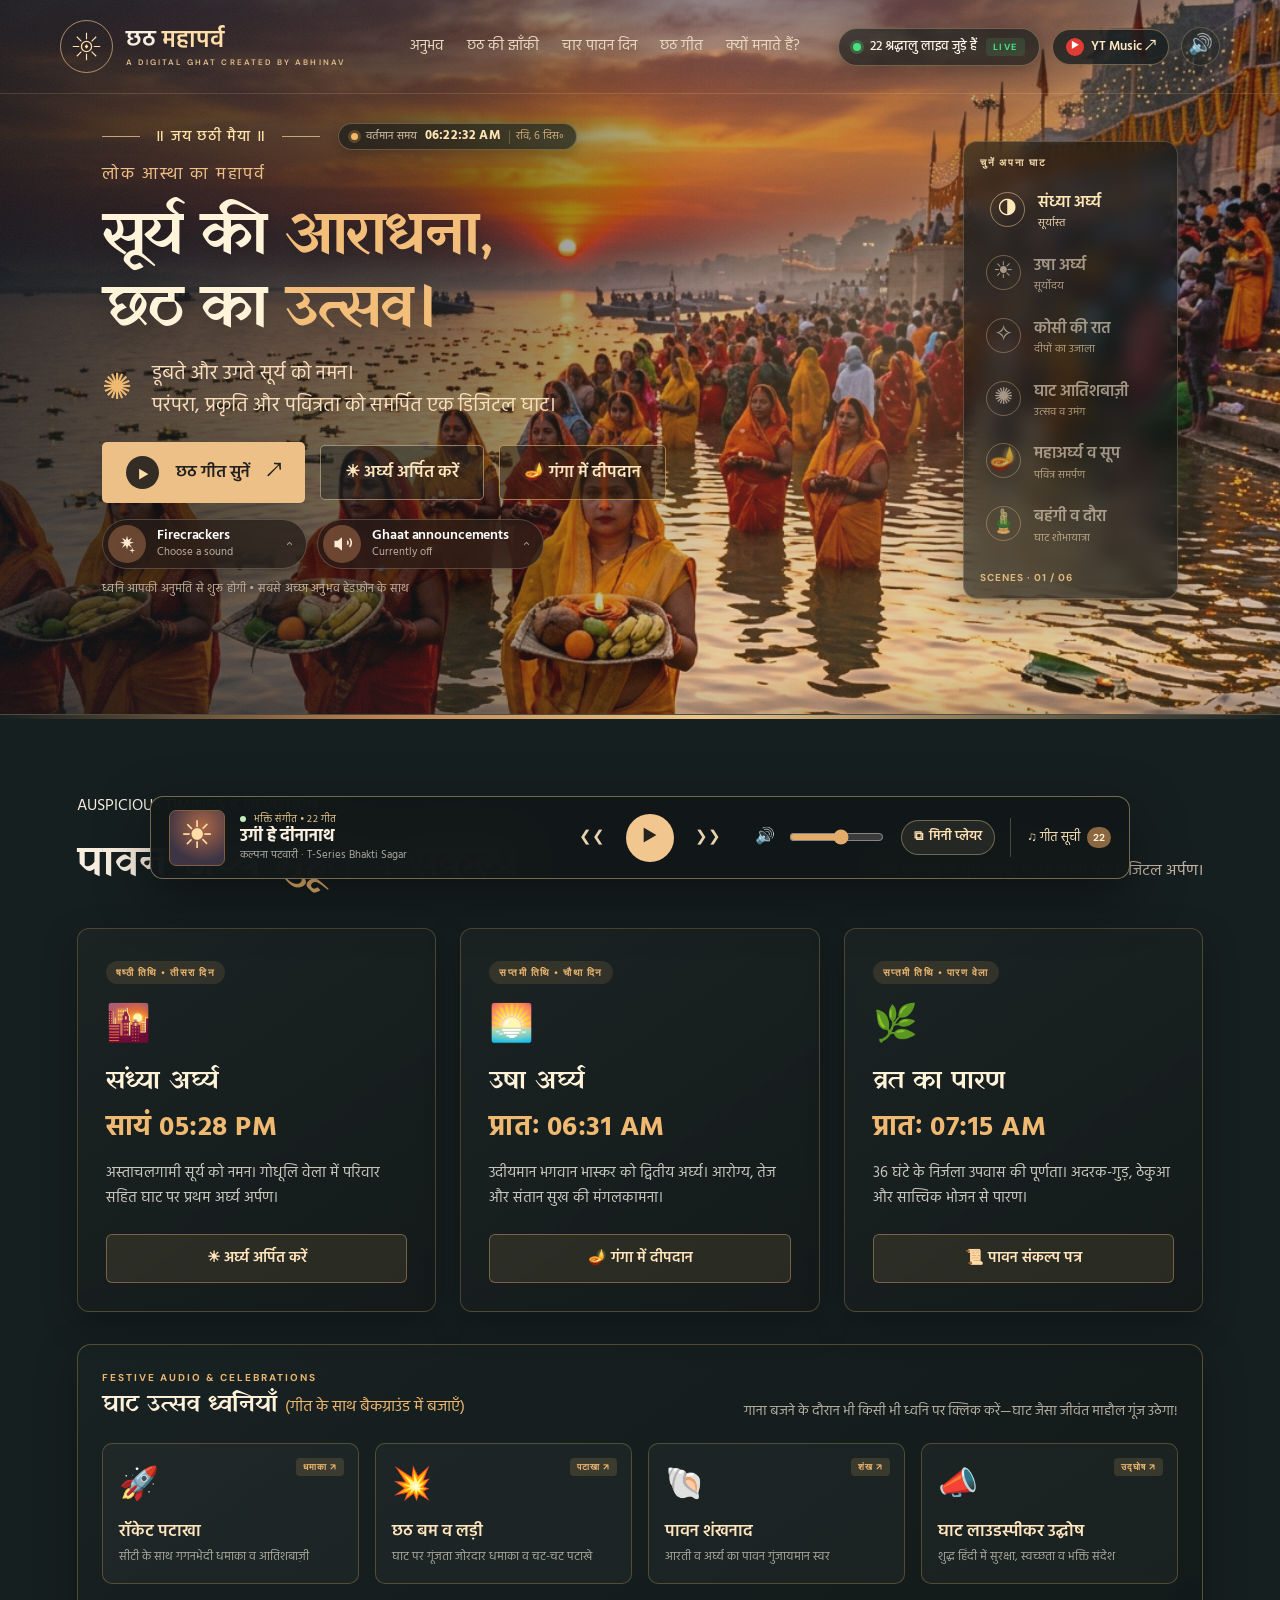
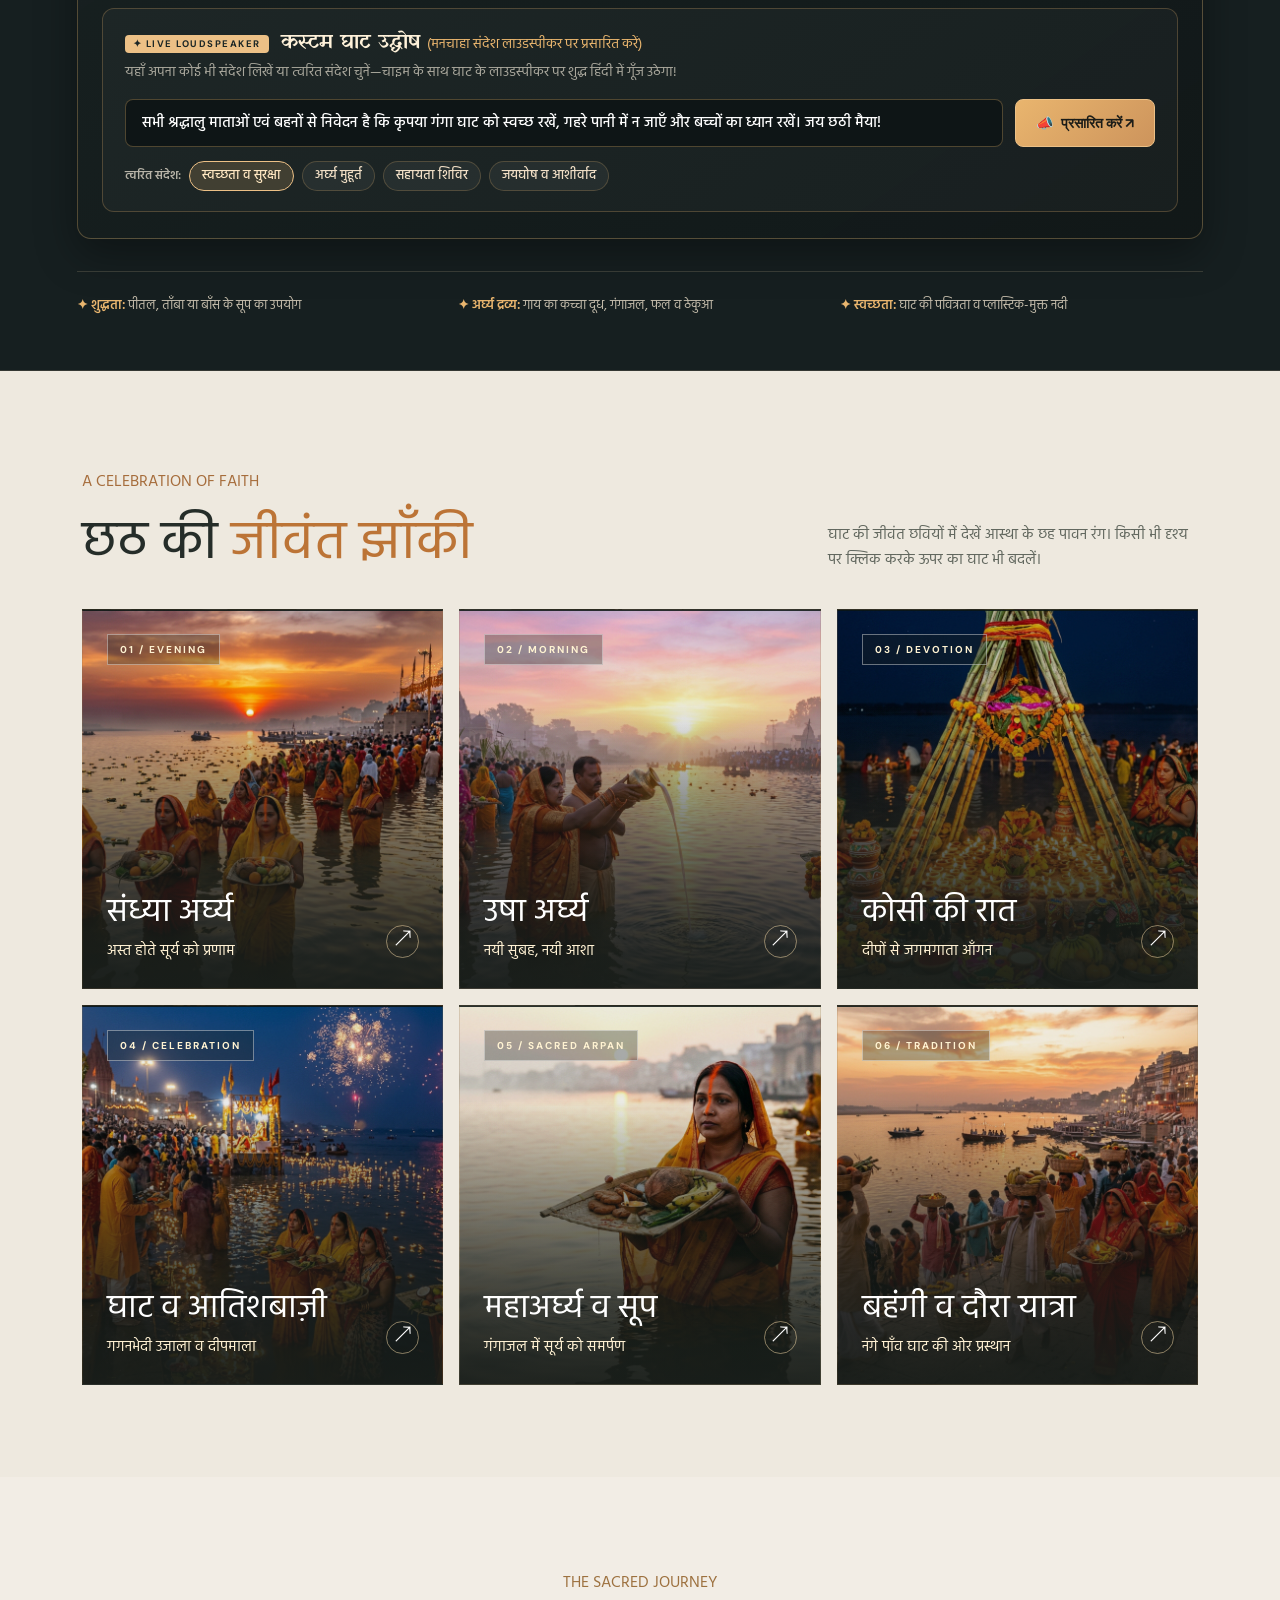
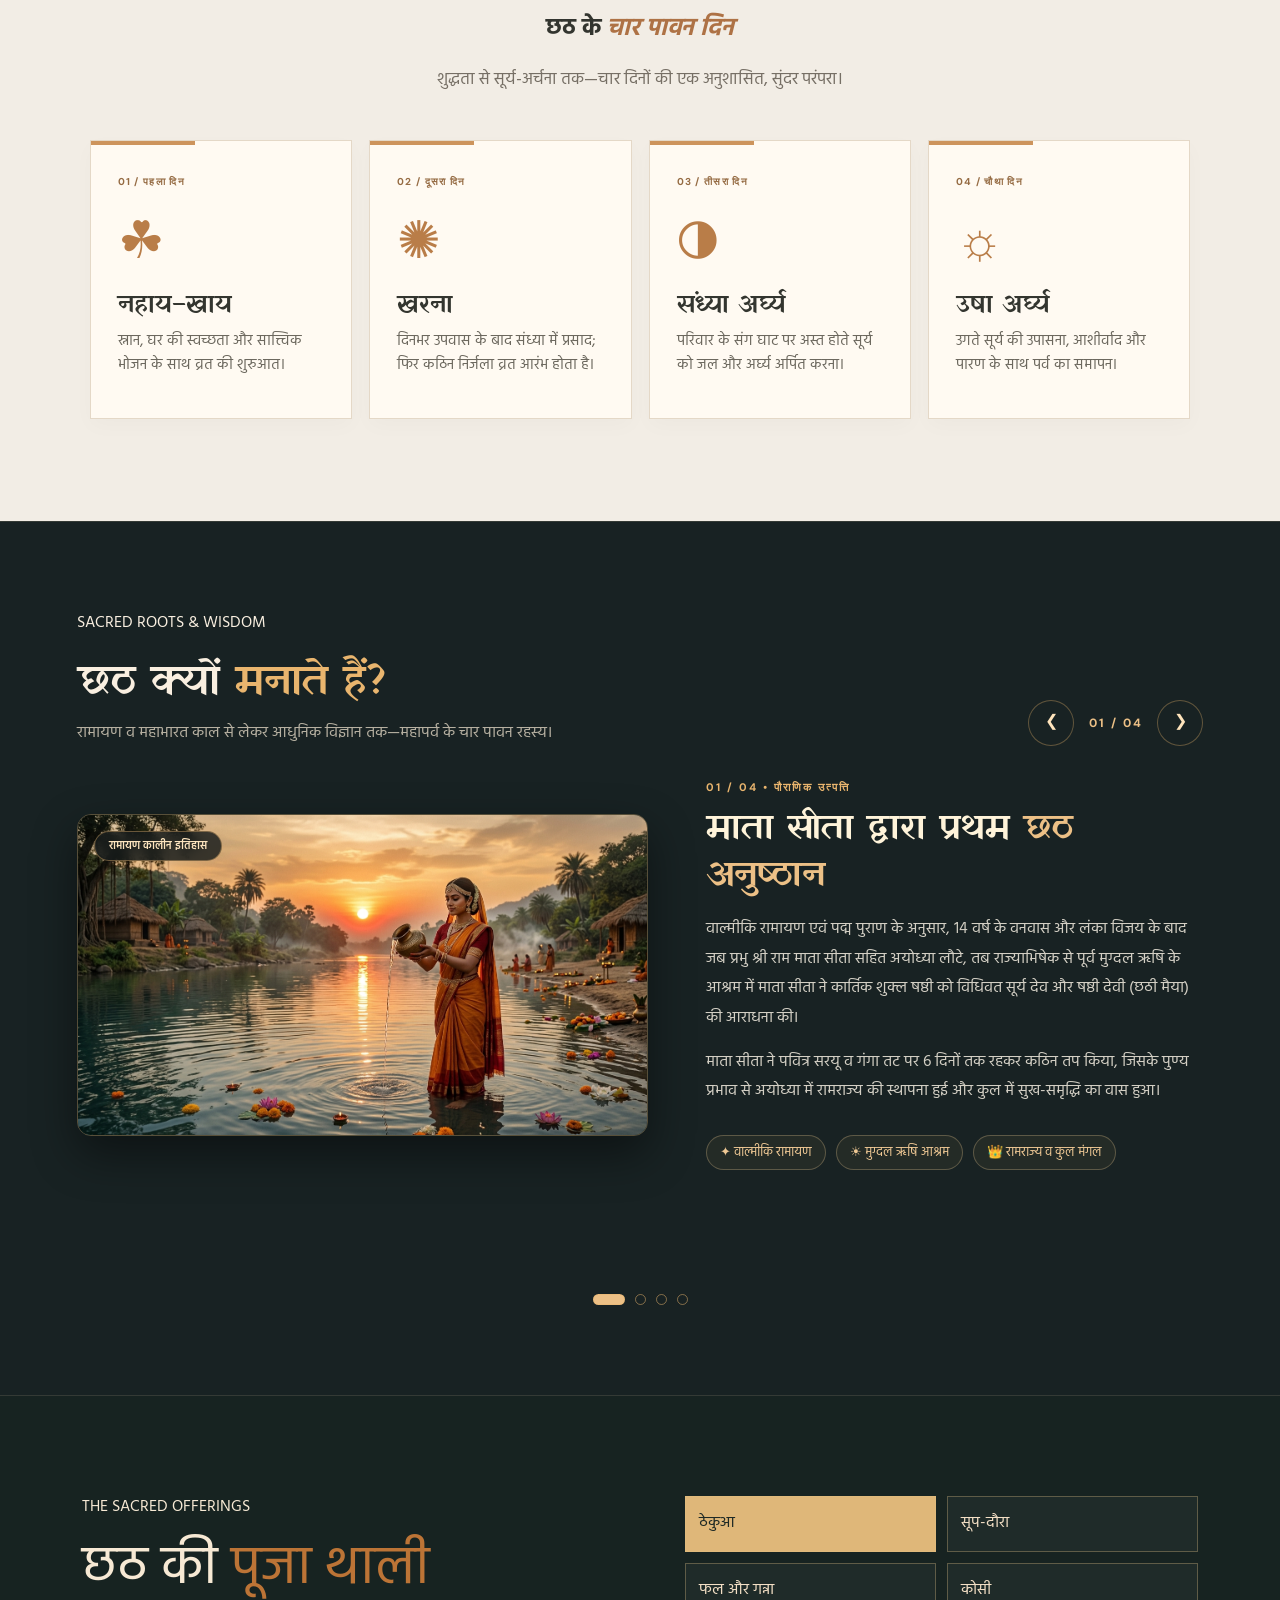
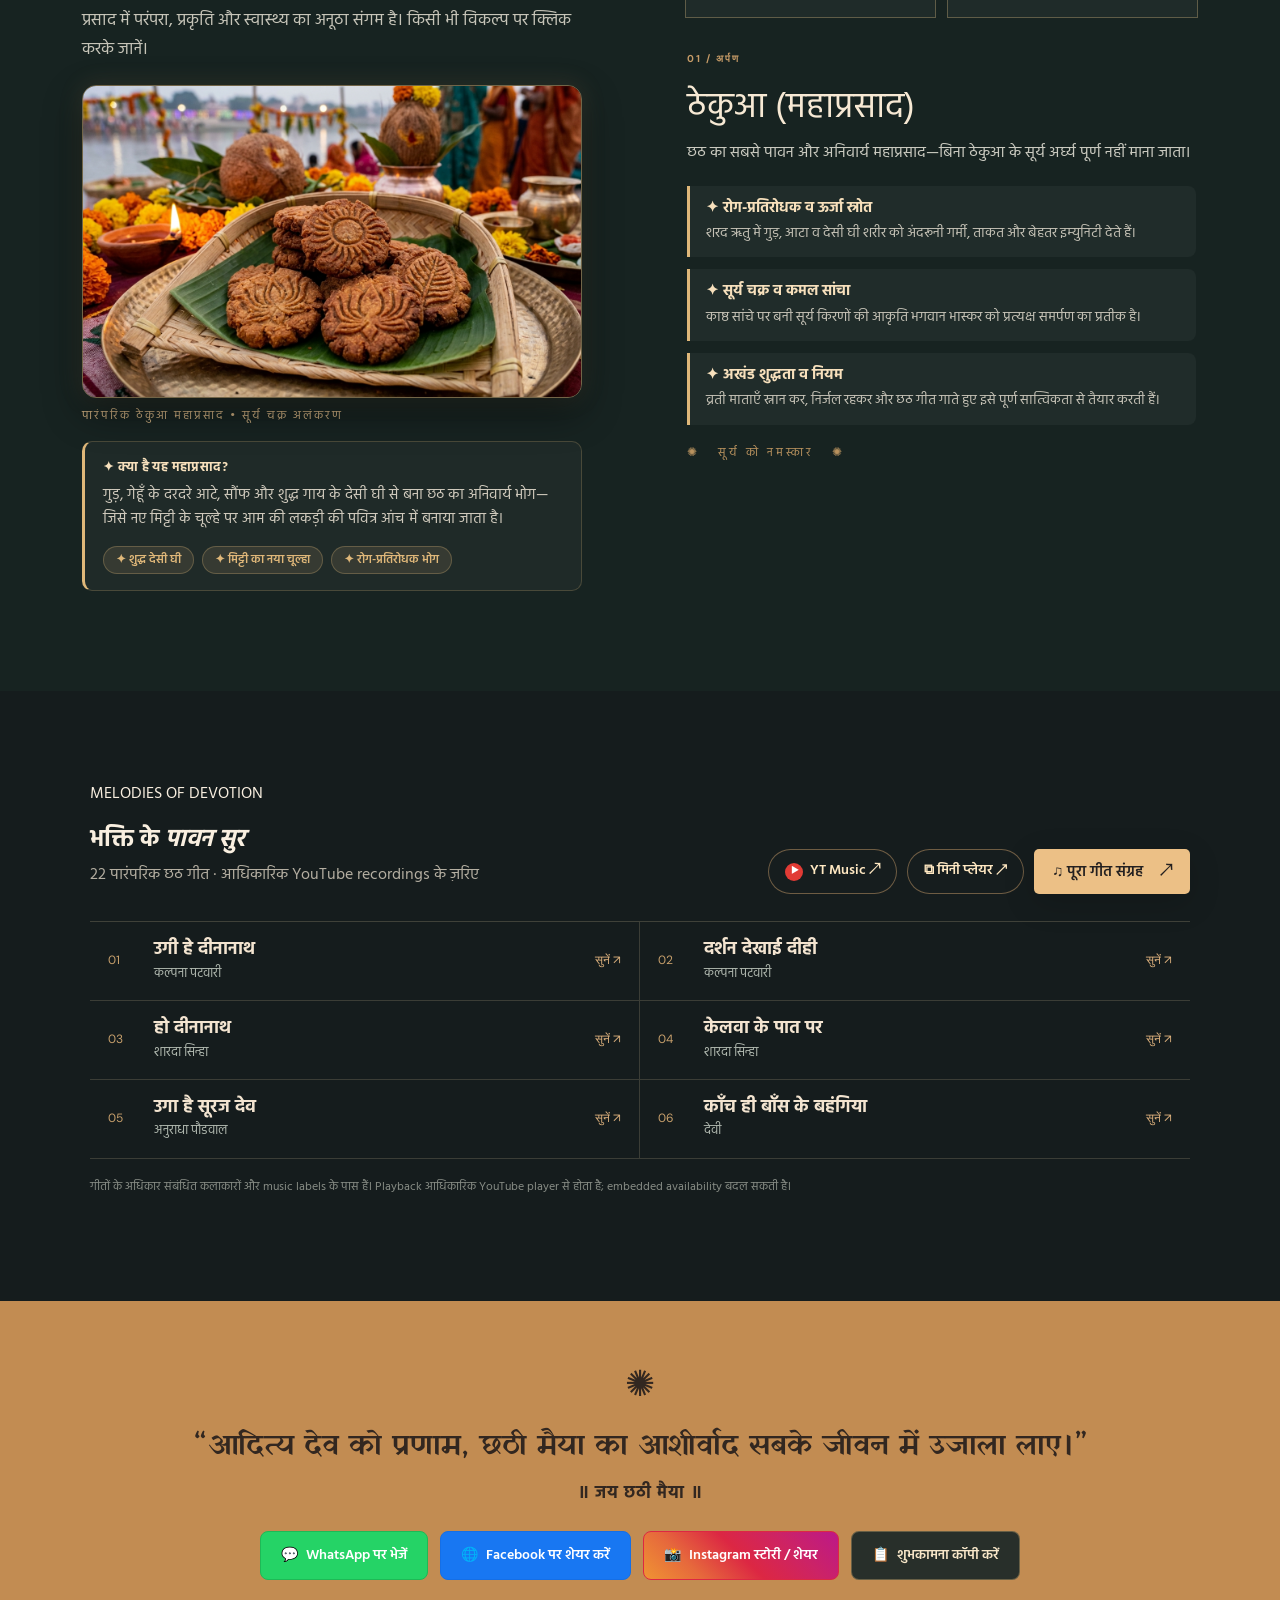
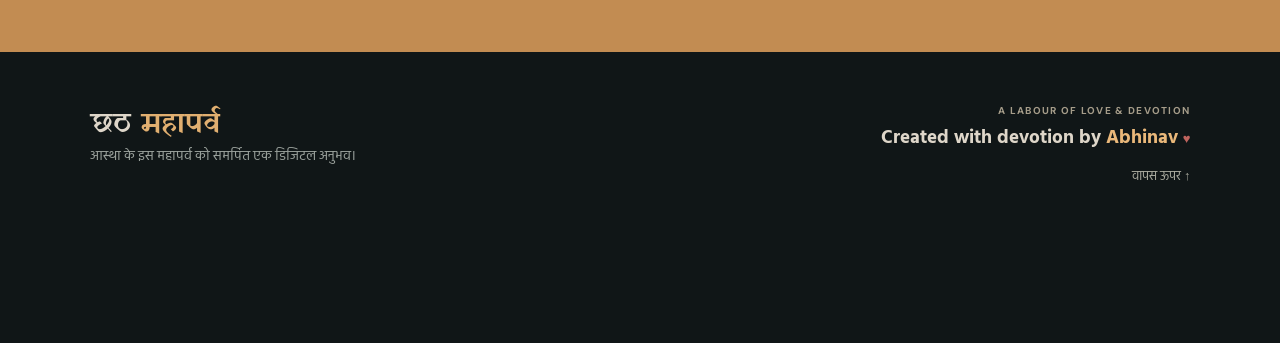
==== commit 4f503136: "Prevent automatic browser translation to English with notranslate metadata" ====
--- a/index.html
+++ b/index.html
@@ -1,7 +1,8 @@
 <!doctype html>
-<html lang="hi">
+<html lang="hi" translate="no" class="notranslate">
 <head>
 <meta charset="UTF-8"><meta name="viewport" content="width=device-width,initial-scale=1,viewport-fit=cover">
+<meta name="google" content="notranslate">
 <meta name="theme-color" content="#1b1a1a">
 <meta name="description" content="छठ महापर्व • सूर्य देव और छठी मैया की आराधना — एक डिजिटल घाट। Crafted with devotion by Abhinav.">
 <title>छठ महापर्व — सूर्य की आराधना | Abhinav</title>
@@ -25,8 +26,8 @@
 <link rel="icon" href="assets/sun-icon.svg" type="image/svg+xml">
 <link rel="preconnect" href="https://fonts.googleapis.com"><link rel="preconnect" href="https://fonts.gstatic.com" crossorigin>
 <link href="https://fonts.googleapis.com/css2?family=DM+Sans:wght@400;500;600;700&family=Hind:wght@300;400;500;600;700&family=Yatra+One&display=swap" rel="stylesheet">
-<link rel="stylesheet" href="styles.css?v=20">
-<script defer src="config.js?v=20"></script><script defer src="app.js?v=20"></script>
+<link rel="stylesheet" href="styles.css?v=21">
+<script defer src="config.js?v=21"></script><script defer src="app.js?v=21"></script>
 </head>
 <body data-scene="sandhya">
 <a class="skip" href="#meaning">मुख्य जानकारी पर जाएँ</a>
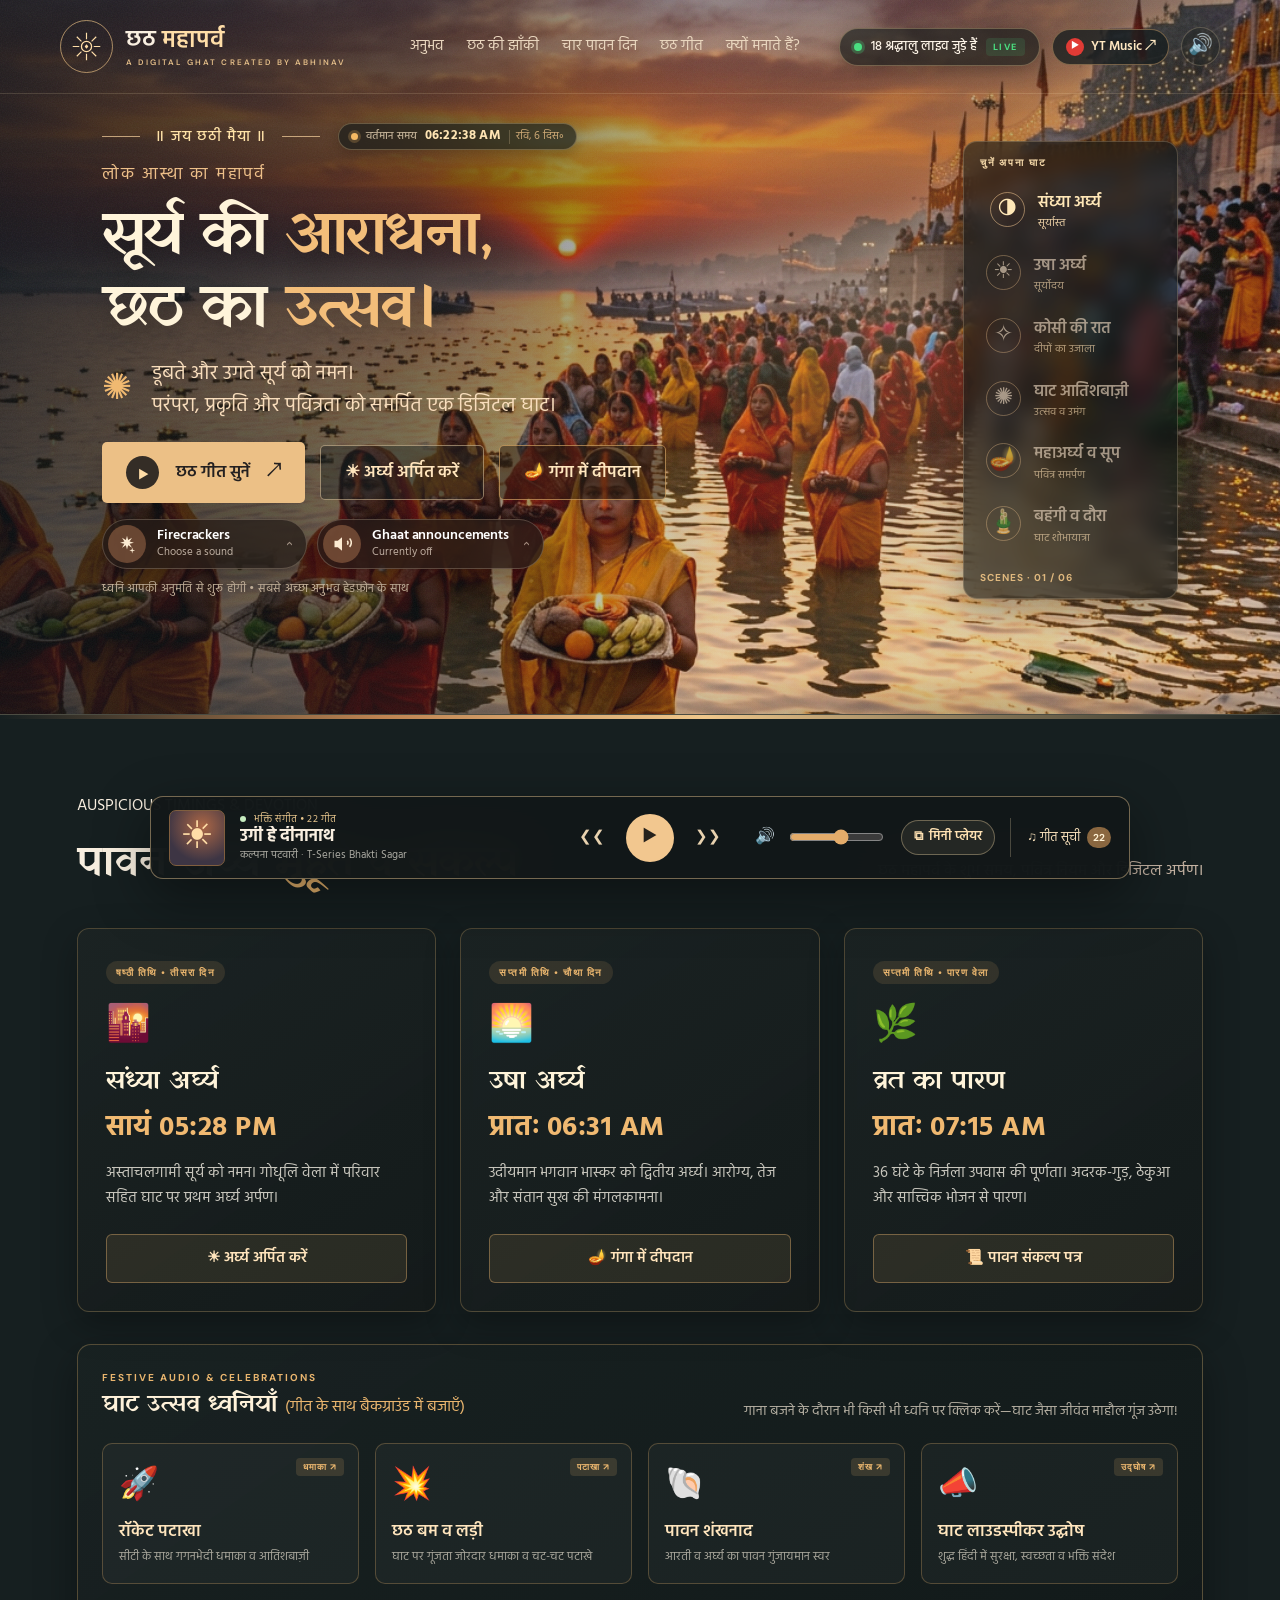
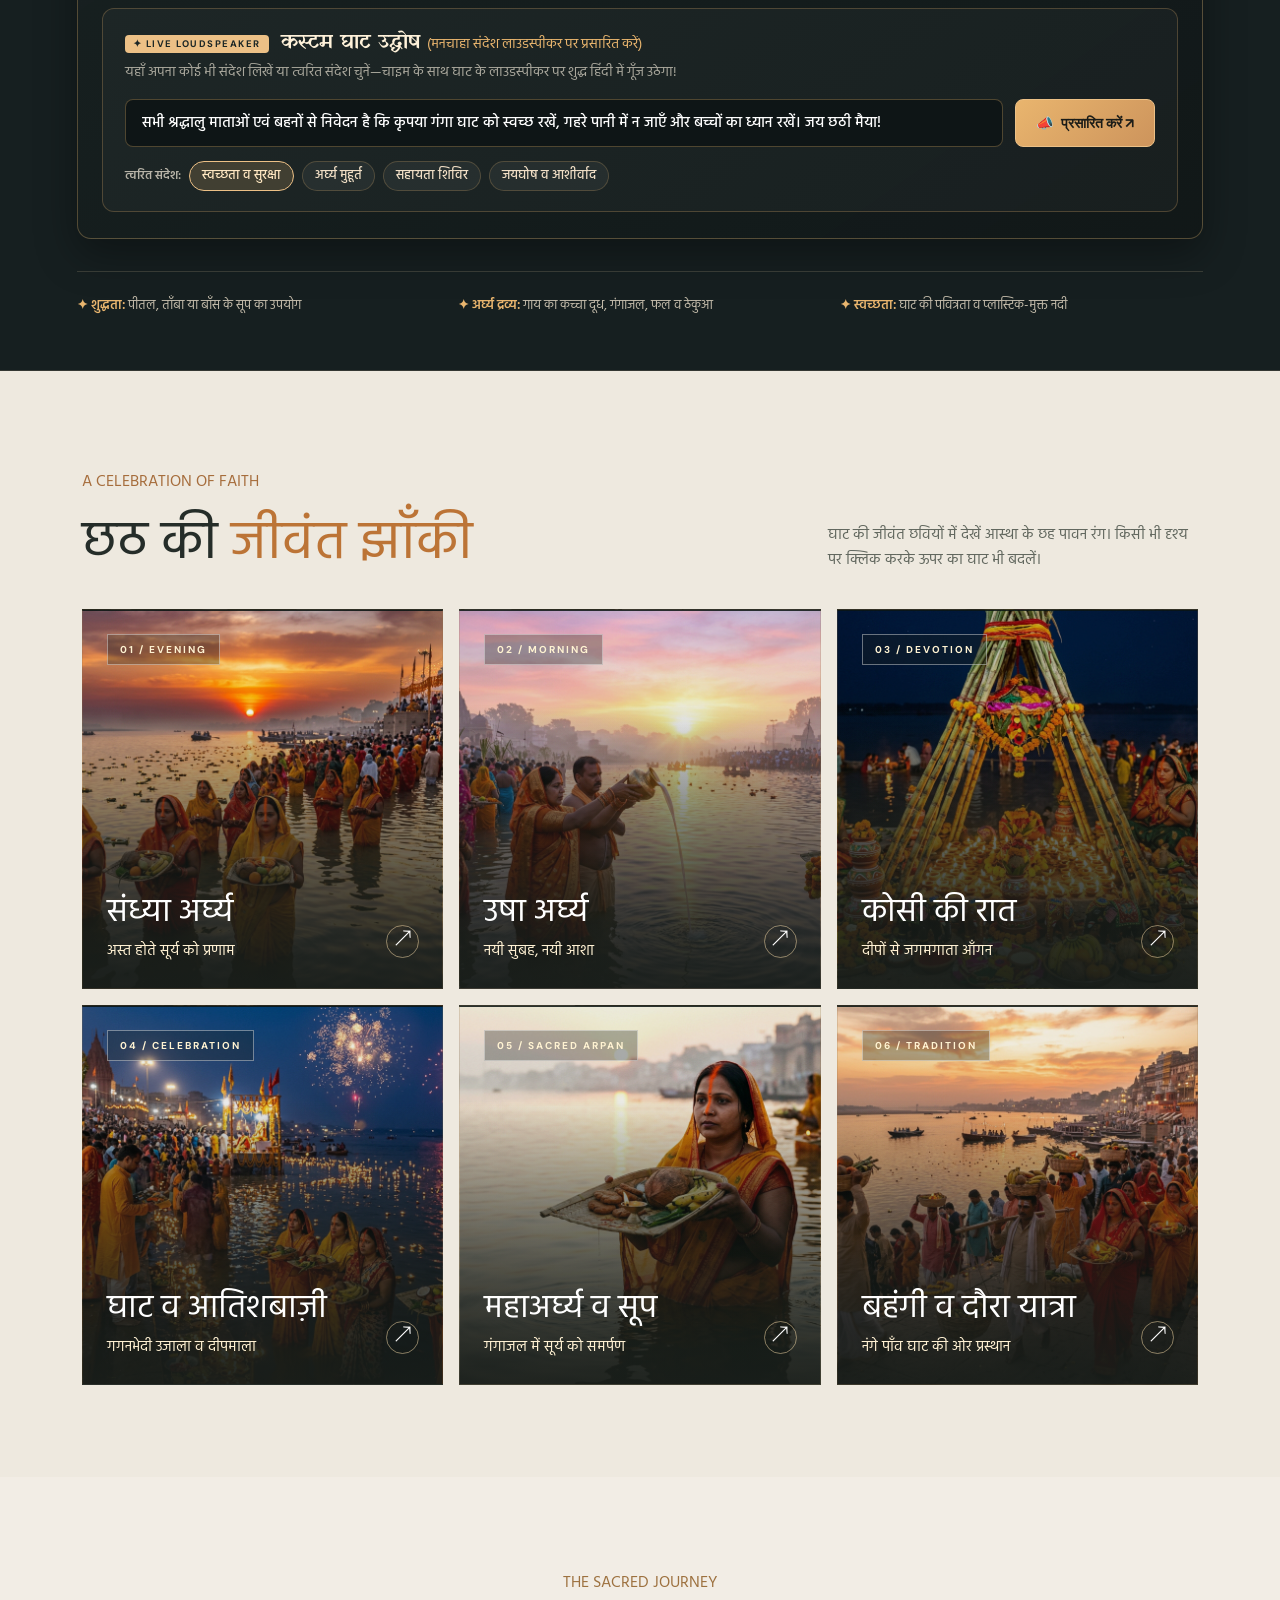
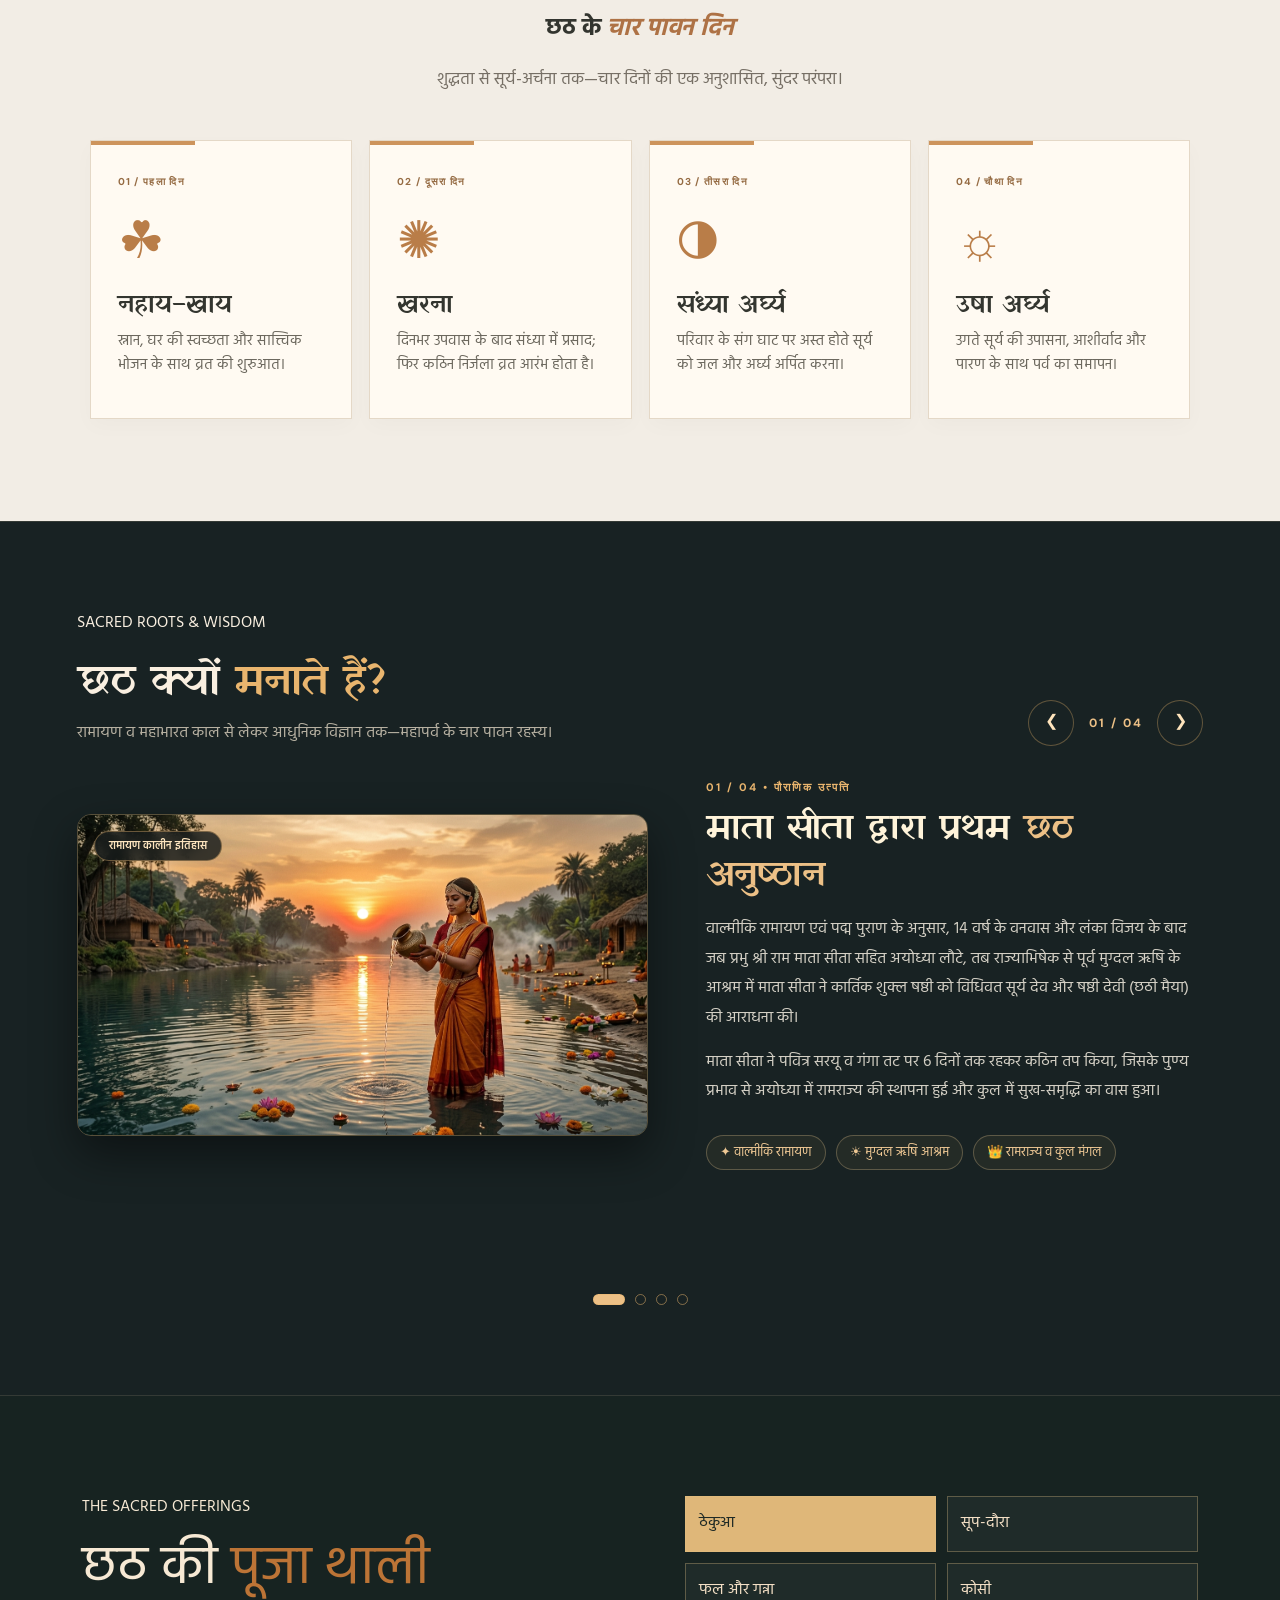
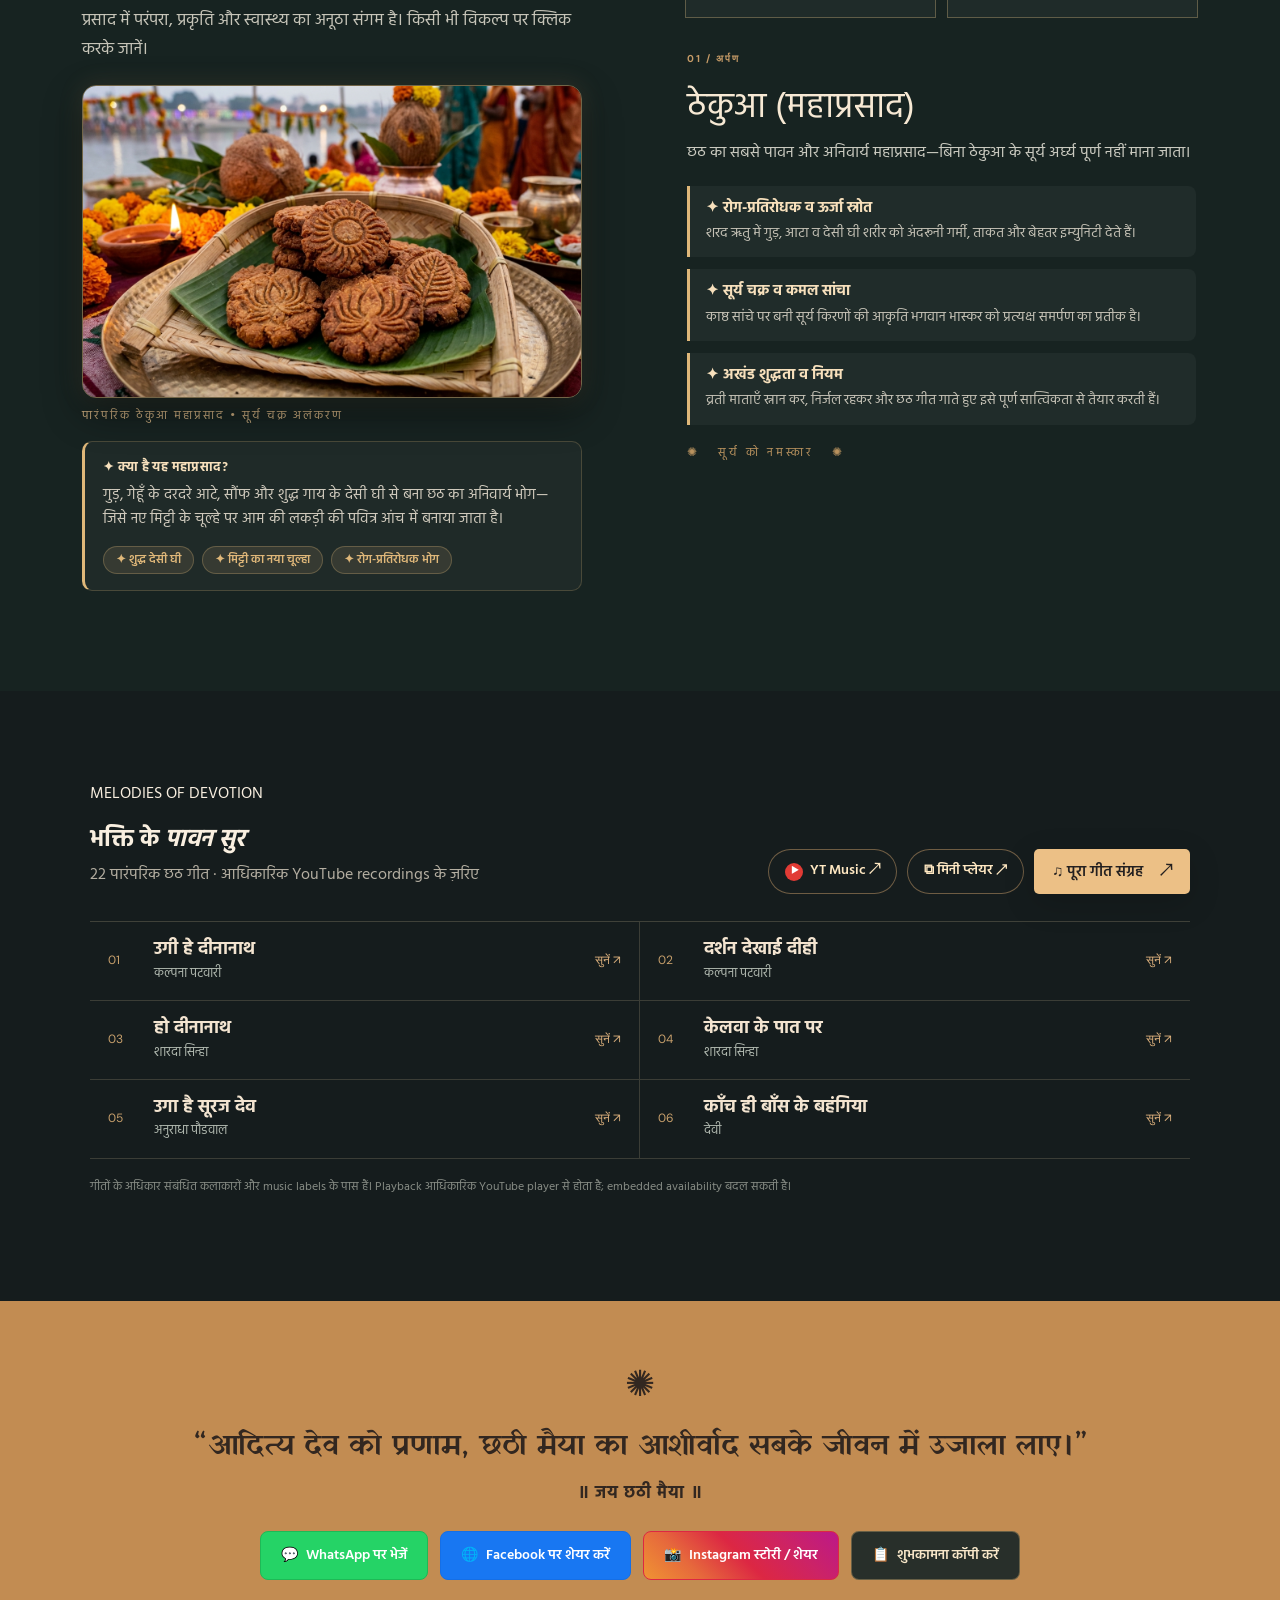
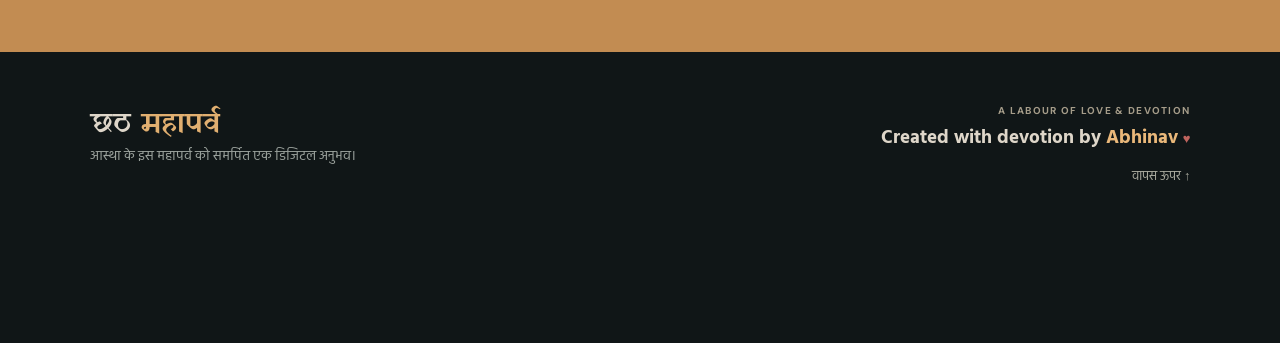
==== commit 9b20f2b6: "Harden notranslate attributes on html, body, and Content-Language meta" ====
--- a/index.html
+++ b/index.html
@@ -3,6 +3,7 @@
 <head>
 <meta charset="UTF-8"><meta name="viewport" content="width=device-width,initial-scale=1,viewport-fit=cover">
 <meta name="google" content="notranslate">
+<meta http-equiv="Content-Language" content="hi">
 <meta name="theme-color" content="#1b1a1a">
 <meta name="description" content="छठ महापर्व • सूर्य देव और छठी मैया की आराधना — एक डिजिटल घाट। Crafted with devotion by Abhinav.">
 <title>छठ महापर्व — सूर्य की आराधना | Abhinav</title>
@@ -29,7 +30,7 @@
 <link rel="stylesheet" href="styles.css?v=21">
 <script defer src="config.js?v=21"></script><script defer src="app.js?v=21"></script>
 </head>
-<body data-scene="sandhya">
+<body data-scene="sandhya" class="notranslate" translate="no">
 <a class="skip" href="#meaning">मुख्य जानकारी पर जाएँ</a>
 <div class="floating-scene" aria-hidden="true">
   <div id="scenePhoto" class="photo-scene"></div><div class="scene-paint"></div><div class="scene-shade"></div>
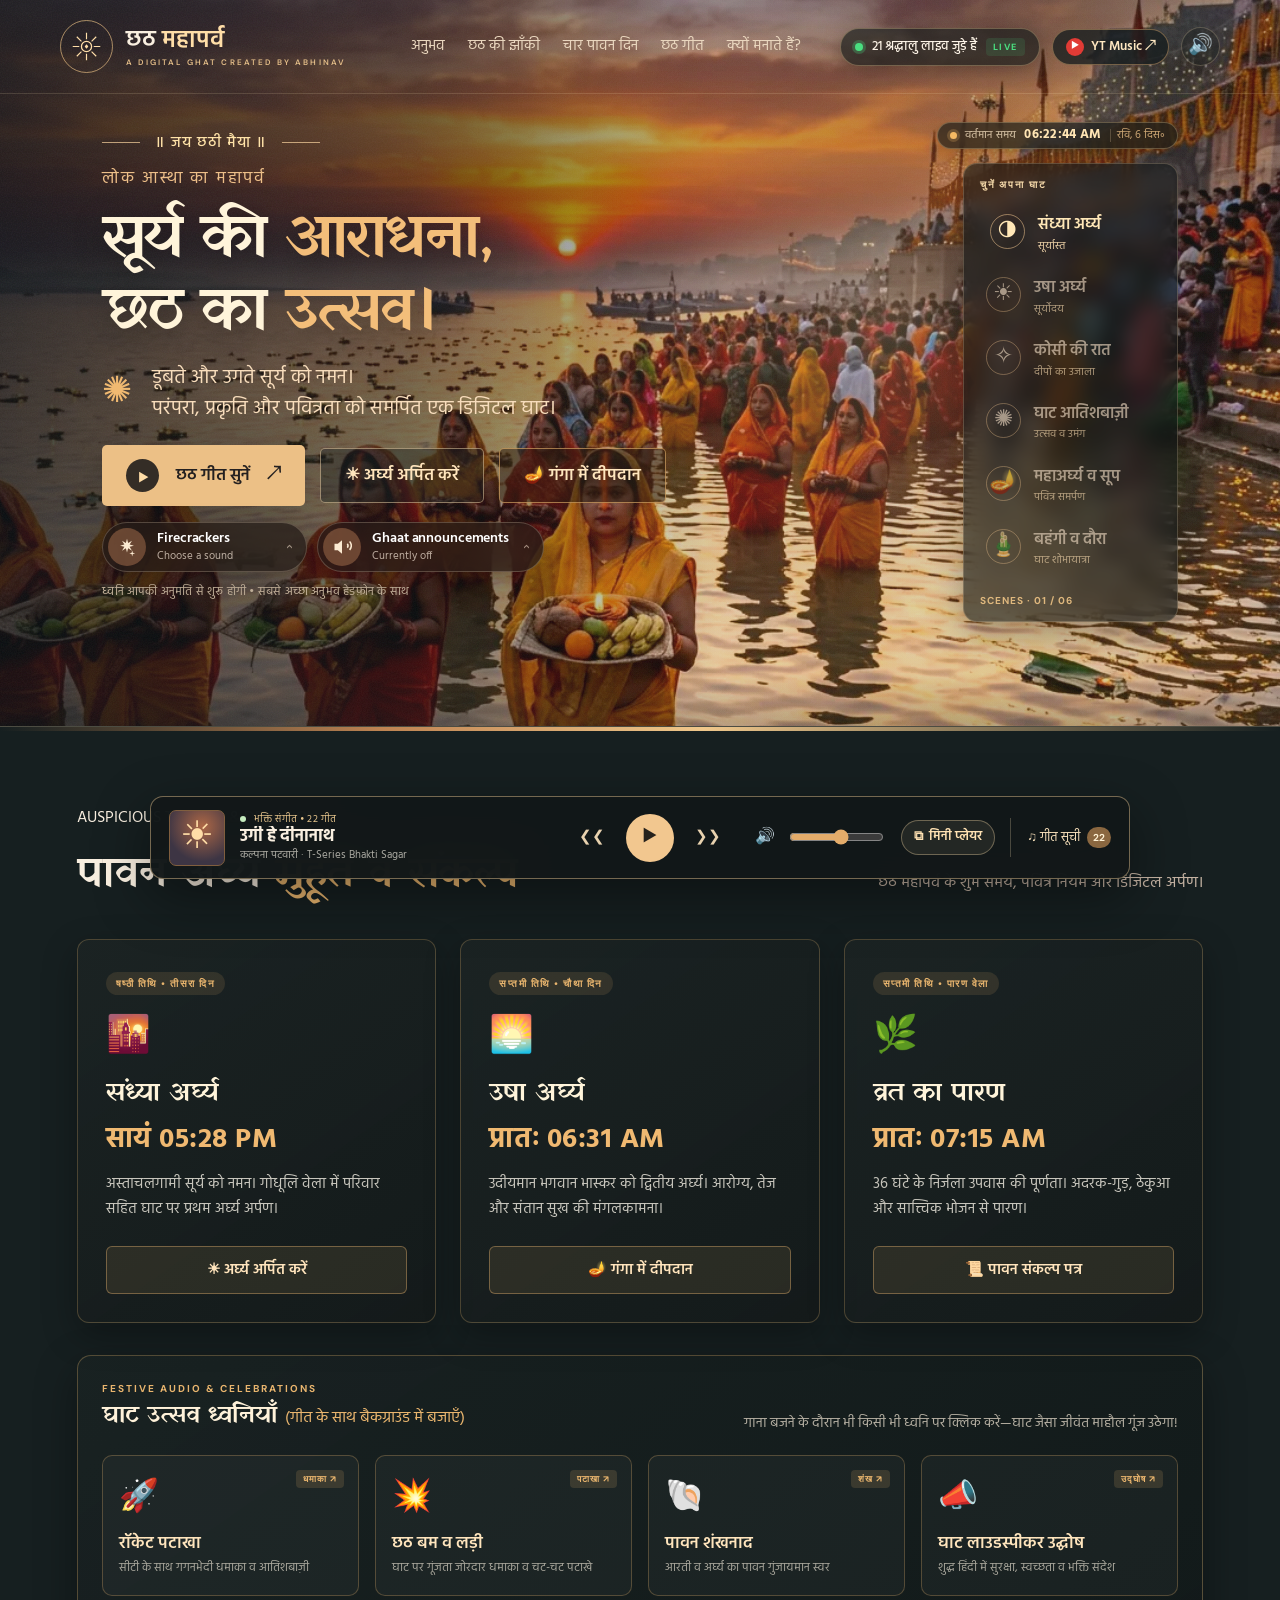
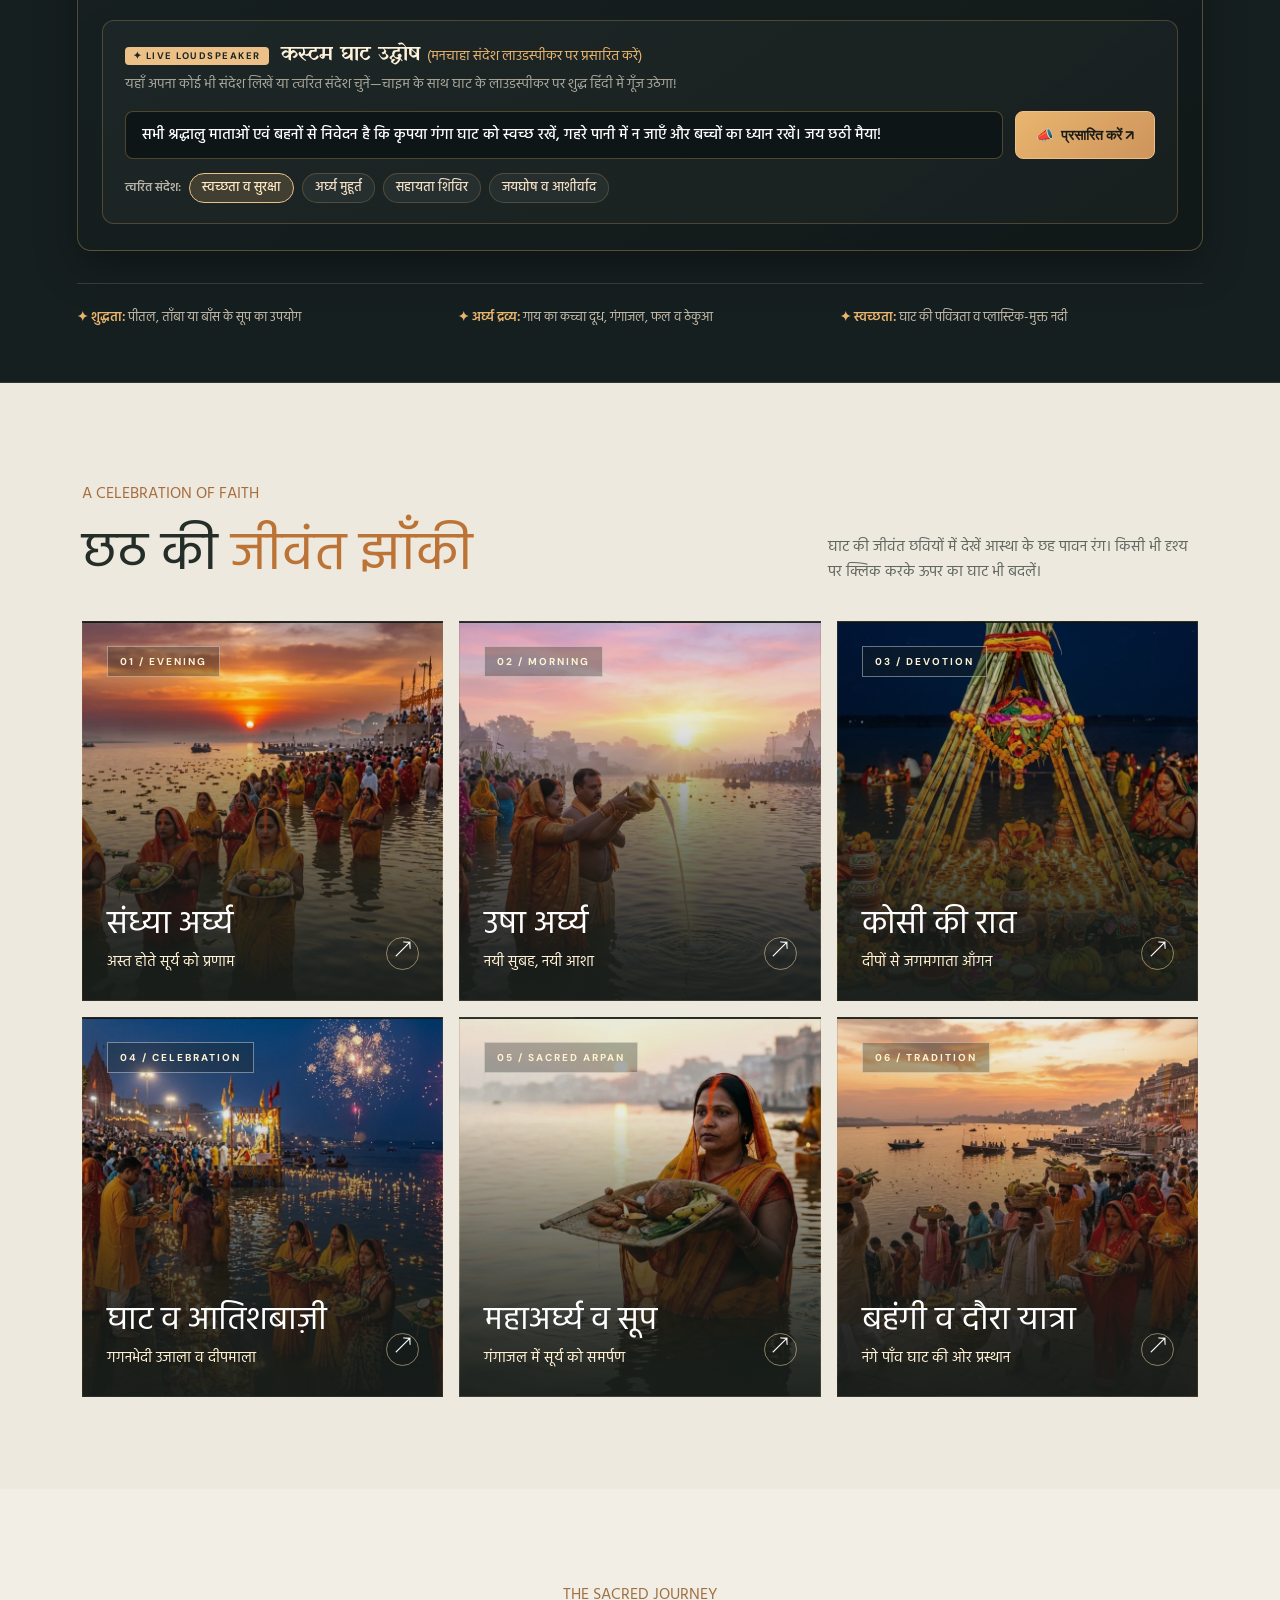
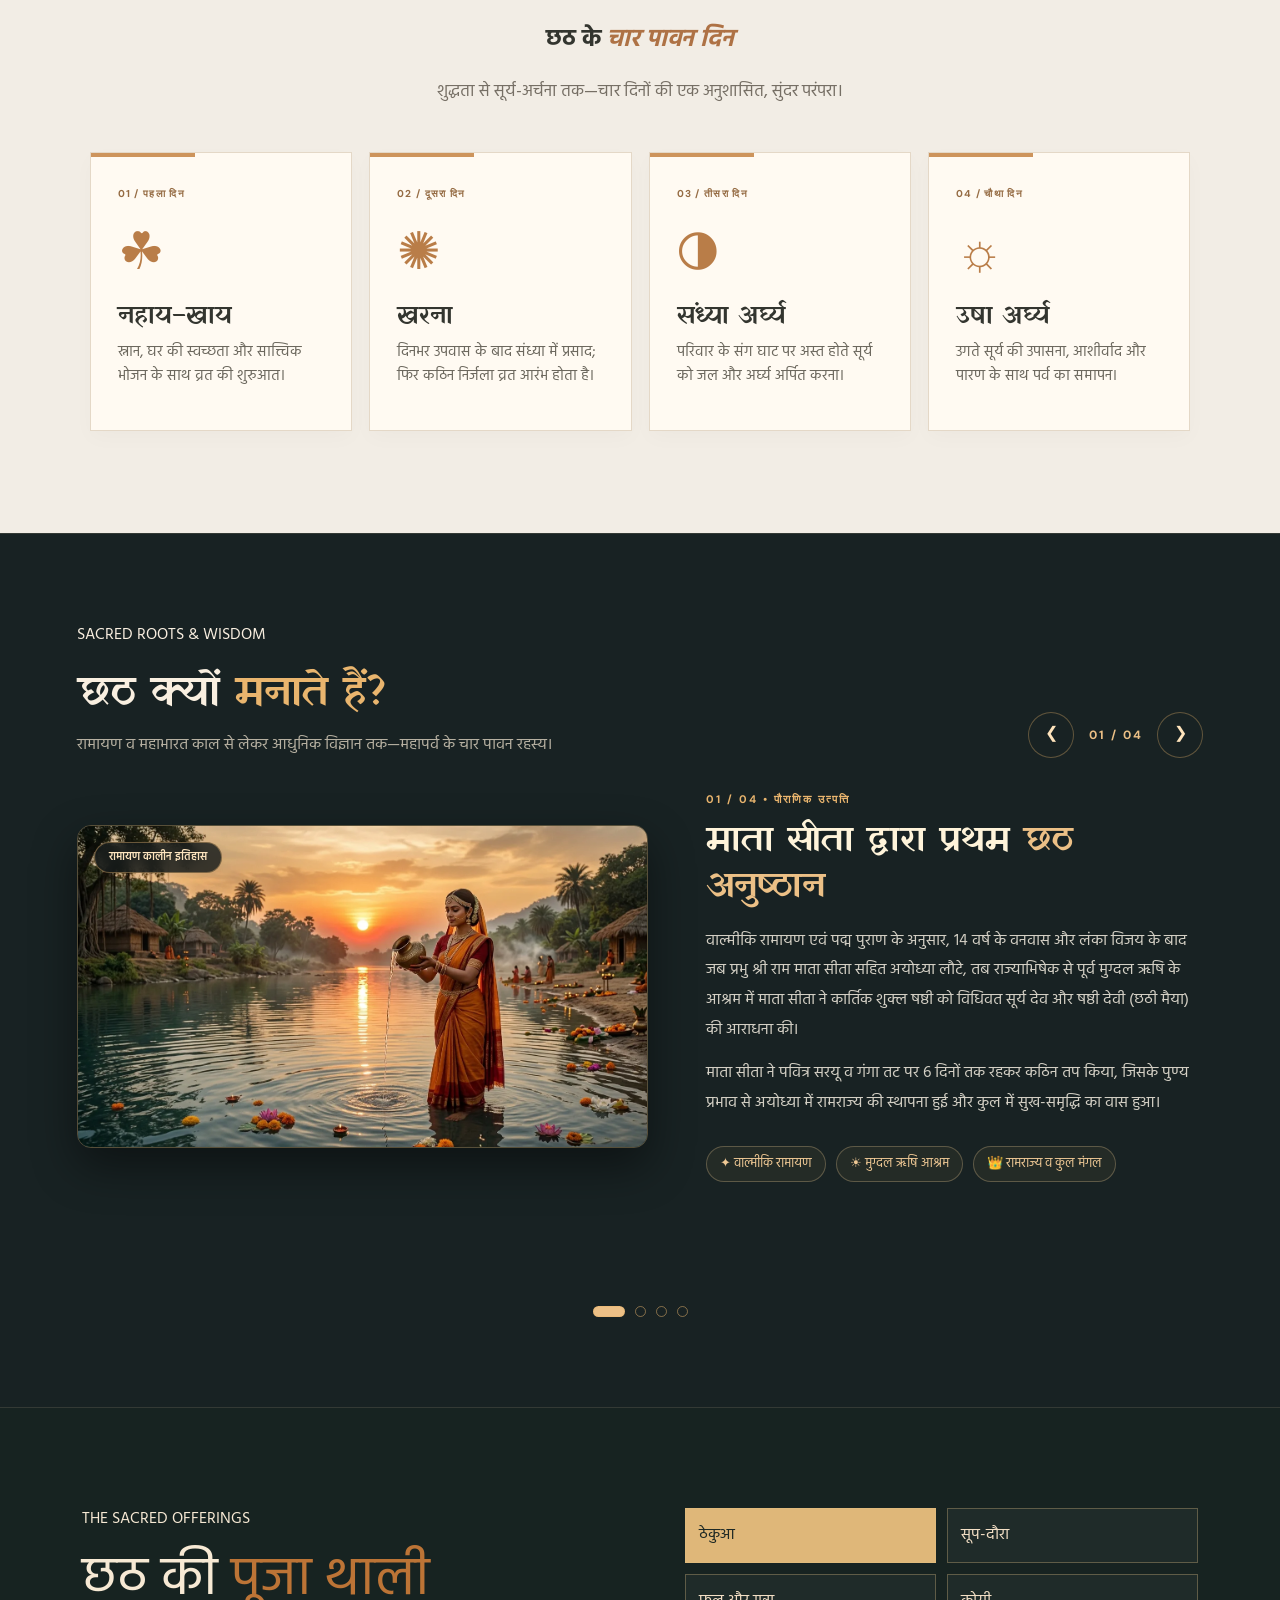
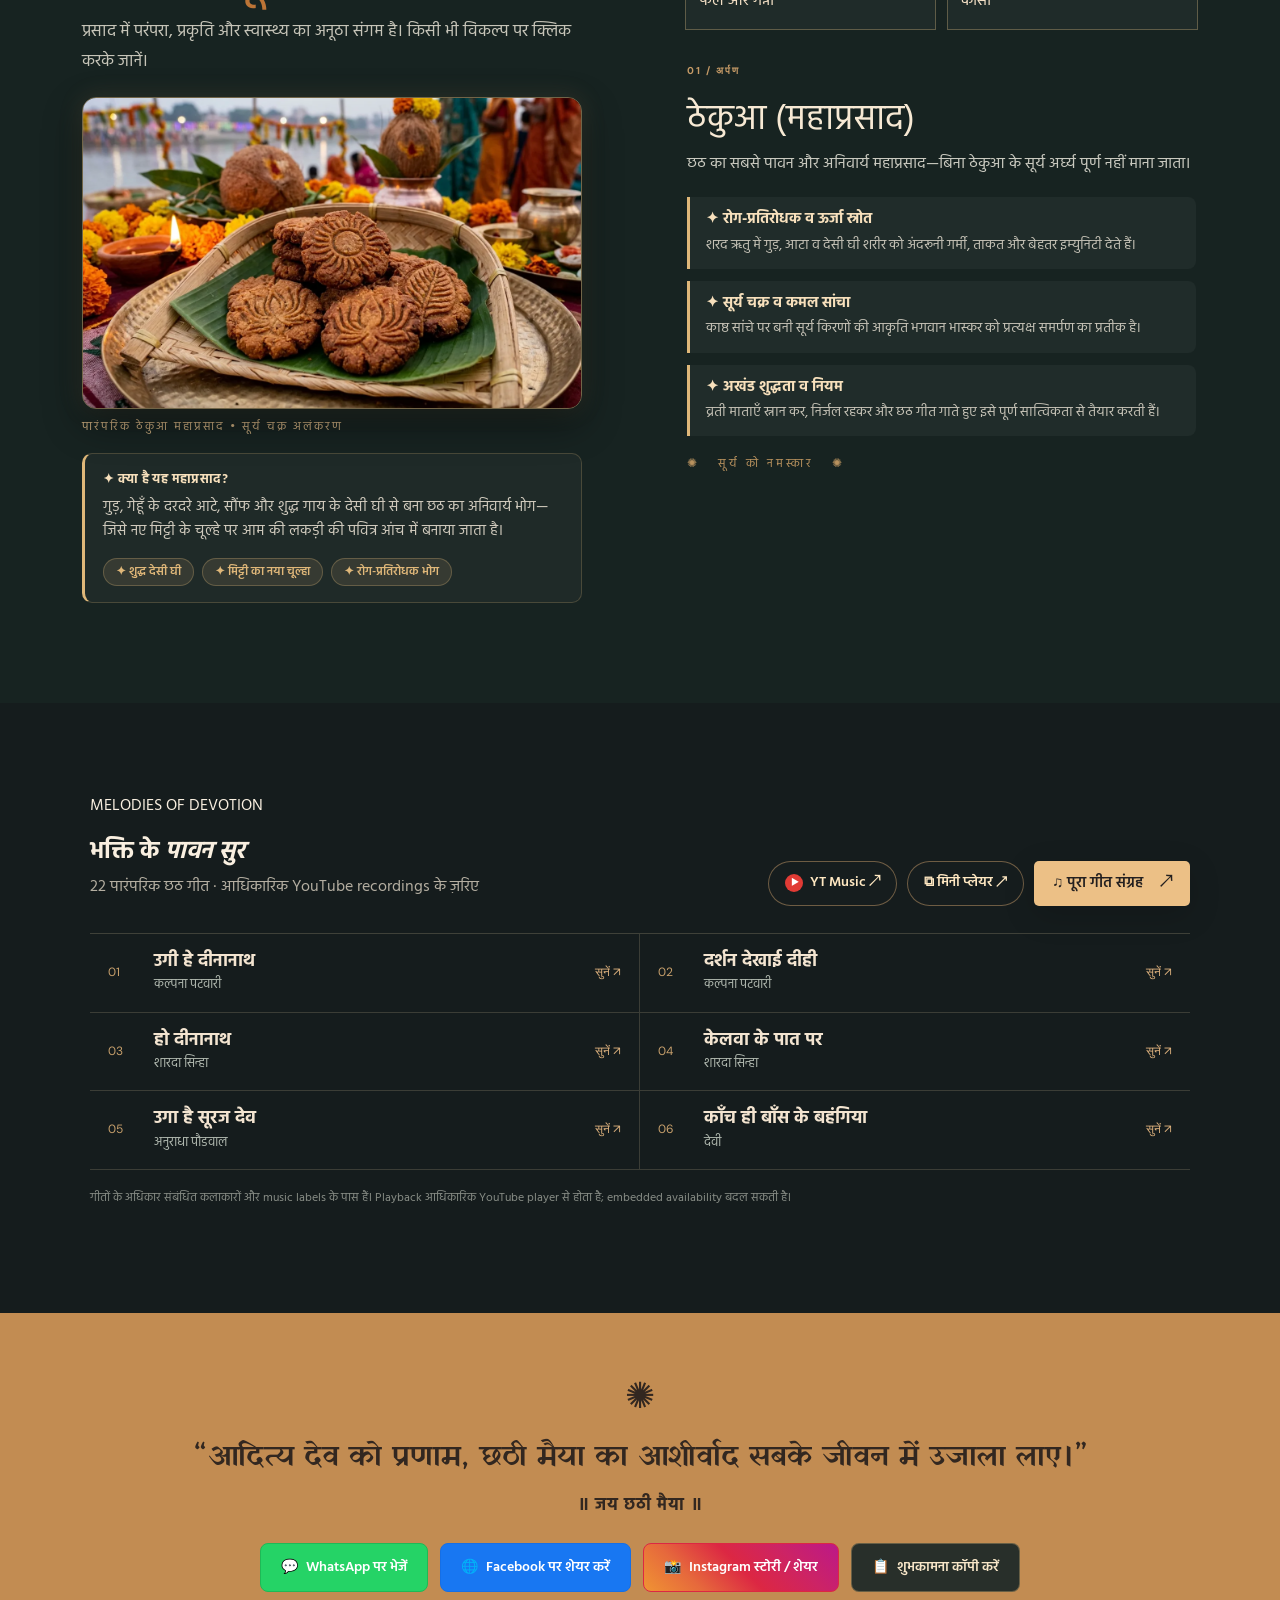
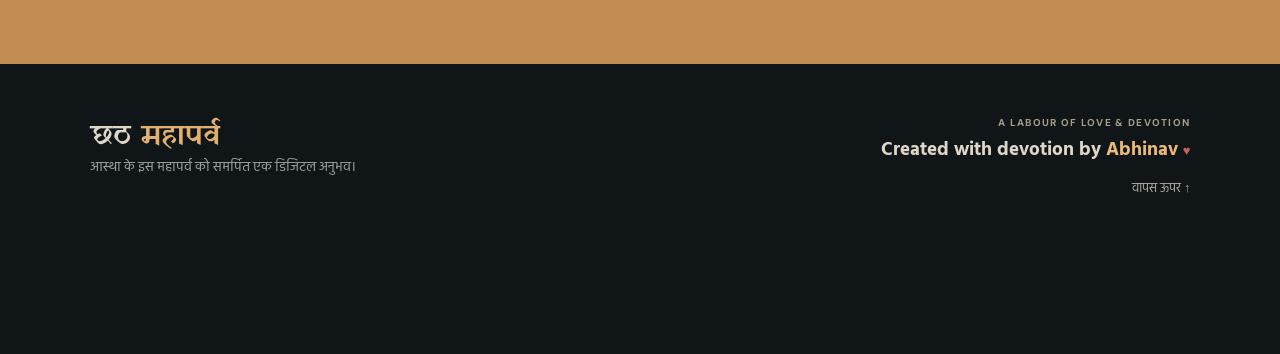
==== commit 15d04e72: "Move live clock top-right, optimize images to WebP with LCP preload, and point share URLs to chhathp" ====
--- a/index.html
+++ b/index.html
@@ -7,15 +7,15 @@
 <meta name="theme-color" content="#1b1a1a">
 <meta name="description" content="छठ महापर्व • सूर्य देव और छठी मैया की आराधना — एक डिजिटल घाट। Crafted with devotion by Abhinav.">
 <title>छठ महापर्व — सूर्य की आराधना | Abhinav</title>
-<link rel="canonical" href="https://abhi9avx.github.io/">
+<link rel="canonical" href="https://chhathparv.github.io/">
 <meta property="og:type" content="website">
 <meta property="og:site_name" content="छठ महापर्व — A Digital Ghat">
 <meta property="og:locale" content="hi_IN">
-<meta property="og:url" content="https://abhi9avx.github.io/">
+<meta property="og:url" content="https://chhathparv.github.io/">
 <meta property="og:title" content="छठ महापर्व — सूर्य की आराधना | एक डिजिटल घाट">
 <meta property="og:description" content="डूबते और उगते सूर्य को नमन। 6 पावन घाट दृश्य, गंगा में दीपदान, 22 छठ गीत और पावन पूजा विधि — समर्पित डिजिटल घाट।">
-<meta property="og:image" content="https://abhi9avx.github.io/assets/share-preview.jpg">
-<meta property="og:image:secure_url" content="https://abhi9avx.github.io/assets/share-preview.jpg">
+<meta property="og:image" content="https://chhathparv.github.io/assets/share-preview.jpg">
+<meta property="og:image:secure_url" content="https://chhathparv.github.io/assets/share-preview.jpg">
 <meta property="og:image:type" content="image/jpeg">
 <meta property="og:image:width" content="1200">
 <meta property="og:image:height" content="630">
@@ -23,12 +23,13 @@
 <meta name="twitter:card" content="summary_large_image">
 <meta name="twitter:title" content="छठ महापर्व — सूर्य की आराधना | एक डिजिटल घाट">
 <meta name="twitter:description" content="डूबते और उगते सूर्य को नमन। पावन छठ गीत, गंगा में दीपदान व डिजिटल अर्घ्य।">
-<meta name="twitter:image" content="https://abhi9avx.github.io/assets/share-preview.jpg">
+<meta name="twitter:image" content="https://chhathparv.github.io/assets/share-preview.jpg">
 <link rel="icon" href="assets/sun-icon.svg" type="image/svg+xml">
+<link rel="preload" href="assets/ghat-sandhya.webp" as="image" type="image/webp" fetchpriority="high">
 <link rel="preconnect" href="https://fonts.googleapis.com"><link rel="preconnect" href="https://fonts.gstatic.com" crossorigin>
 <link href="https://fonts.googleapis.com/css2?family=DM+Sans:wght@400;500;600;700&family=Hind:wght@300;400;500;600;700&family=Yatra+One&display=swap" rel="stylesheet">
-<link rel="stylesheet" href="styles.css?v=21">
-<script defer src="config.js?v=21"></script><script defer src="app.js?v=21"></script>
+<link rel="stylesheet" href="styles.css?v=22">
+<script defer src="config.js?v=21"></script><script defer src="app.js?v=22"></script>
 </head>
 <body data-scene="sandhya" class="notranslate" translate="no">
 <a class="skip" href="#meaning">मुख्य जानकारी पर जाएँ</a>
@@ -55,12 +56,6 @@
   <div class="hero-copy">
     <div class="hero-top-meta">
       <div class="festival-eyebrow"><span class="line"></span> ॥ जय छठी मैया ॥ <span class="line"></span></div>
-      <div class="hero-live-clock" aria-live="polite" title="वर्तमान लाइव समय">
-        <span class="clock-dot" aria-hidden="true"></span>
-        <span class="clock-label">वर्तमान समय</span>
-        <time id="liveGhatClock">--:--:--</time>
-        <small id="liveGhatDate"></small>
-      </div>
     </div>
     <p class="hero-overline">लोक आस्था का महापर्व</p>
     <h1 id="heroTitle">सूर्य की <em>आराधना,</em><br>छठ का <em>उत्सव।</em></h1>
@@ -151,15 +146,23 @@
 
     <p class="small-note">ध्वनि आपकी अनुमति से शुरू होगी • सबसे अच्छा अनुभव हेडफ़ोन के साथ</p>
   </div>
-  <div class="scene-switch" aria-label="घाट का समय चुनें">
-    <span class="scene-title">चुनें अपना घाट</span>
-    <button data-scene-btn="sandhya" class="is-active" aria-pressed="true"><span class="scene-icon">◑</span><span>संध्या अर्घ्य<small>सूर्यास्त</small></span></button>
-    <button data-scene-btn="usha" aria-pressed="false"><span class="scene-icon">☀</span><span>उषा अर्घ्य<small>सूर्योदय</small></span></button>
-    <button data-scene-btn="koshi" aria-pressed="false"><span class="scene-icon">✧</span><span>कोसी की रात<small>दीपों का उजाला</small></span></button>
-    <button data-scene-btn="fireworks" aria-pressed="false"><span class="scene-icon">✺</span><span>घाट आतिशबाज़ी<small>उत्सव व उमंग</small></span></button>
-    <button data-scene-btn="arpan" aria-pressed="false"><span class="scene-icon">🪔</span><span>महाअर्घ्य व सूप<small>पवित्र समर्पण</small></span></button>
-    <button data-scene-btn="bahangi" aria-pressed="false"><span class="scene-icon">🎍</span><span>बहंगी व दौरा<small>घाट शोभायात्रा</small></span></button>
-    <span class="scene-foot">SCENES · 01 / 06</span>
+  <div class="hero-side">
+    <div class="hero-live-clock" aria-live="polite" title="वर्तमान लाइव समय">
+      <span class="clock-dot" aria-hidden="true"></span>
+      <span class="clock-label">वर्तमान समय</span>
+      <time id="liveGhatClock">--:--:--</time>
+      <small id="liveGhatDate"></small>
+    </div>
+    <div class="scene-switch" aria-label="घाट का समय चुनें">
+      <span class="scene-title">चुनें अपना घाट</span>
+      <button data-scene-btn="sandhya" class="is-active" aria-pressed="true"><span class="scene-icon">◑</span><span>संध्या अर्घ्य<small>सूर्यास्त</small></span></button>
+      <button data-scene-btn="usha" aria-pressed="false"><span class="scene-icon">☀</span><span>उषा अर्घ्य<small>सूर्योदय</small></span></button>
+      <button data-scene-btn="koshi" aria-pressed="false"><span class="scene-icon">✧</span><span>कोसी की रात<small>दीपों का उजाला</small></span></button>
+      <button data-scene-btn="fireworks" aria-pressed="false"><span class="scene-icon">✺</span><span>घाट आतिशबाज़ी<small>उत्सव व उमंग</small></span></button>
+      <button data-scene-btn="arpan" aria-pressed="false"><span class="scene-icon">🪔</span><span>महाअर्घ्य व सूप<small>पवित्र समर्पण</small></span></button>
+      <button data-scene-btn="bahangi" aria-pressed="false"><span class="scene-icon">🎍</span><span>बहंगी व दौरा<small>घाट शोभायात्रा</small></span></button>
+      <span class="scene-foot">SCENES · 01 / 06</span>
+    </div>
   </div>
   <div class="hero-scroll"><span class="scroll-hair"></span> EXPLORE THE TRADITION</div>
 </section>
@@ -317,7 +320,7 @@
       <!-- Slide 1 -->
       <article class="story-slide active" data-slide="0">
         <div class="story-slide-image">
-          <img src="assets/story-sita-chhath.jpg" alt="माता सीता द्वारा प्रथम छठ अनुष्ठान" loading="lazy">
+          <picture><source srcset="assets/story-sita-chhath.webp" type="image/webp"><img src="assets/story-sita-chhath.jpg" alt="माता सीता द्वारा प्रथम छठ अनुष्ठान" loading="lazy" decoding="async"></picture>
           <span class="story-img-badge">रामायण कालीन इतिहास</span>
         </div>
         <div class="story-slide-copy">
@@ -336,7 +339,7 @@
       <!-- Slide 2 -->
       <article class="story-slide" data-slide="1">
         <div class="story-slide-image">
-          <img src="assets/story-draupadi-surya.jpg" alt="महारानी द्रौपदी द्वारा सूर्य देव की उपासना" loading="lazy">
+          <picture><source srcset="assets/story-draupadi-surya.webp" type="image/webp"><img src="assets/story-draupadi-surya.jpg" alt="महारानी द्रौपदी द्वारा सूर्य देव की उपासना" loading="lazy" decoding="async"></picture>
           <span class="story-img-badge">महाभारत कालीन आस्था</span>
         </div>
         <div class="story-slide-copy">
@@ -355,7 +358,7 @@
       <!-- Slide 3 -->
       <article class="story-slide" data-slide="2">
         <div class="story-slide-image">
-          <img src="assets/story-solar-health.jpg" alt="छठ अर्घ्य का वैज्ञानिक एवं स्वास्थ्य लाभ" loading="lazy">
+          <picture><source srcset="assets/story-solar-health.webp" type="image/webp"><img src="assets/story-solar-health.jpg" alt="छठ अर्घ्य का वैज्ञानिक एवं स्वास्थ्य लाभ" loading="lazy" decoding="async"></picture>
           <span class="story-img-badge">वैज्ञानिक दृष्टिकोण</span>
         </div>
         <div class="story-slide-copy">
@@ -374,7 +377,7 @@
       <!-- Slide 4 -->
       <article class="story-slide" data-slide="3">
         <div class="story-slide-image">
-          <img src="assets/story-nature-equality.jpg" alt="प्रकृति पूजा एवं सामाजिक समरसता" loading="lazy">
+          <picture><source srcset="assets/story-nature-equality.webp" type="image/webp"><img src="assets/story-nature-equality.jpg" alt="प्रकृति पूजा एवं सामाजिक समरसता" loading="lazy" decoding="async"></picture>
           <span class="story-img-badge">सामाजिक समरसता</span>
         </div>
         <div class="story-slide-copy">
@@ -409,7 +412,7 @@
       <p>प्रसाद में परंपरा, प्रकृति और स्वास्थ्य का अनूठा संगम है। किसी भी विकल्प पर क्लिक करके जानें।</p>
       <div class="offering-stage">
         <div class="offering-halo" aria-hidden="true"></div>
-        <div class="offering-image-wrap"><img src="assets/offering-thekua.jpg" alt="पारंपरिक ठेकुआ महाप्रसाद" class="offering-img" id="offeringImg" loading="lazy"></div>
+        <div class="offering-image-wrap"><img src="assets/offering-thekua.webp" alt="पारंपरिक ठेकुआ महाप्रसाद" class="offering-img" id="offeringImg" loading="lazy" decoding="async"></div>
         <div class="stage-caption" id="stageCaption">ठेकुआ महाप्रसाद • सूर्य चक्र अलंकरण</div>
       </div>
       <div class="offering-left-summary" id="offeringLeftSummary" aria-live="polite">
--- a/styles.css
+++ b/styles.css
@@ -126,6 +126,7 @@
   position: absolute;
   inset: 0;
   background-image: url('assets/ghat-sandhya.jpg');
+  background-image: image-set(url('assets/ghat-sandhya.webp') type('image/webp') 1x, url('assets/ghat-sandhya.jpg') type('image/jpeg') 1x);
   background-size: cover;
   background-position: 62% 38%;
   opacity: 1;
@@ -136,30 +137,35 @@
 
 body[data-scene=usha] .photo-scene {
   background-image: url('assets/ghat-usha.jpg');
+  background-image: image-set(url('assets/ghat-usha.webp') type('image/webp') 1x, url('assets/ghat-usha.jpg') type('image/jpeg') 1x);
   filter: saturate(1.14) contrast(1.04) brightness(1.04);
   opacity: 1
 }
 
 body[data-scene=koshi] .photo-scene {
   background-image: url('assets/ghat-koshi-night.jpg');
+  background-image: image-set(url('assets/ghat-koshi-night.webp') type('image/webp') 1x, url('assets/ghat-koshi-night.jpg') type('image/jpeg') 1x);
   filter: saturate(1.18) contrast(1.05) brightness(1.04);
   opacity: 1
 }
 
 body[data-scene=fireworks] .photo-scene {
   background-image: url('assets/ghat-fireworks.jpg');
+  background-image: image-set(url('assets/ghat-fireworks.webp') type('image/webp') 1x, url('assets/ghat-fireworks.jpg') type('image/jpeg') 1x);
   filter: saturate(1.18) contrast(1.05) brightness(1.02);
   opacity: 1
 }
 
 body[data-scene=arpan] .photo-scene {
   background-image: url('assets/ghat-maha-arghya.jpg');
+  background-image: image-set(url('assets/ghat-maha-arghya.webp') type('image/webp') 1x, url('assets/ghat-maha-arghya.jpg') type('image/jpeg') 1x);
   filter: saturate(1.14) contrast(1.04) brightness(1.04);
   opacity: 1
 }
 
 body[data-scene=bahangi] .photo-scene {
   background-image: url('assets/ghat-bahangi.jpg');
+  background-image: image-set(url('assets/ghat-bahangi.webp') type('image/webp') 1x, url('assets/ghat-bahangi.jpg') type('image/jpeg') 1x);
   filter: saturate(1.14) contrast(1.04) brightness(1.02);
   opacity: 1
 }
@@ -879,6 +885,8 @@
 .hero-copy {
   padding-bottom: 0;
   max-width: 590px;
+  min-width: 0;
+  flex: 1;
   position: relative;
   z-index: 4
 }
@@ -1078,13 +1086,25 @@
   letter-spacing: .2px
 }
 
+.hero-side {
+  display: flex;
+  flex-direction: column;
+  align-items: flex-end;
+  gap: 14px;
+  flex-shrink: 0;
+  align-self: flex-start;
+  margin: 10px 0 0 18px;
+  position: relative;
+  z-index: 4
+}
+
 .scene-switch {
-  align-self: center;
+  align-self: flex-end;
   display: flex;
   flex-direction: column;
   gap: 3px;
   width: 215px;
-  margin: 18px 0 0 18px;
+  margin: 0;
   flex-shrink: 0;
   border: 1px solid rgba(255, 224, 178, .22);
   border-radius: 14px;
@@ -2951,7 +2971,22 @@
 
   .hero-copy {
     max-width: 100%;
+    width: 100%;
     padding: 0
+  }
+
+  .hero-side {
+    position: static;
+    width: 100%;
+    margin: 0;
+    align-items: stretch
+  }
+
+  .hero-live-clock {
+    position: absolute;
+    top: 14px;
+    right: 16px;
+    z-index: 6
   }
 
   .hero h1 {
@@ -3169,7 +3204,7 @@
   .hero-top-meta {
     margin-bottom: 10px;
     gap: 6px 8px;
-    justify-content: space-between;
+    justify-content: flex-start;
     width: 100%
   }
 
@@ -3183,6 +3218,8 @@
   }
 
   .hero-live-clock {
+    top: 12px;
+    right: 14px;
     font-size: 11px;
     padding: 4px 9px;
     gap: 5px
@@ -3432,6 +3469,13 @@
     width: 30px;
     height: 30px;
     font-size: 15px
+  }
+
+  .hero-live-clock {
+    top: 10px;
+    right: 10px;
+    font-size: 10.5px;
+    padding: 4px 8px
   }
 }
 
@@ -3679,6 +3723,7 @@
 /* Ultra-HD photorealistic devotional imagery for Chhath Mahaparv */
 .photo-scene {
   background-image: url('assets/ghat-sandhya.jpg');
+  background-image: image-set(url('assets/ghat-sandhya.webp') type('image/webp') 1x, url('assets/ghat-sandhya.jpg') type('image/jpeg') 1x);
   background-repeat: no-repeat;
   background-color: #1c252a;
   background-position: 62% 38%;
@@ -3689,36 +3734,42 @@
 
 body[data-scene=usha] .photo-scene {
   background-image: url('assets/ghat-usha.jpg');
+  background-image: image-set(url('assets/ghat-usha.webp') type('image/webp') 1x, url('assets/ghat-usha.jpg') type('image/jpeg') 1x);
   filter: saturate(1.14) contrast(1.04) brightness(1.04);
   opacity: 1
 }
 
 body[data-scene=koshi] .photo-scene {
   background-image: url('assets/ghat-koshi-night.jpg');
+  background-image: image-set(url('assets/ghat-koshi-night.webp') type('image/webp') 1x, url('assets/ghat-koshi-night.jpg') type('image/jpeg') 1x);
   filter: saturate(1.18) contrast(1.05) brightness(1.04);
   opacity: 1
 }
 
 body[data-scene=fireworks] .photo-scene {
   background-image: url('assets/ghat-fireworks.jpg');
+  background-image: image-set(url('assets/ghat-fireworks.webp') type('image/webp') 1x, url('assets/ghat-fireworks.jpg') type('image/jpeg') 1x);
   filter: saturate(1.18) contrast(1.05) brightness(1.02);
   opacity: 1
 }
 
 body[data-scene=arpan] .photo-scene {
   background-image: url('assets/ghat-maha-arghya.jpg');
+  background-image: image-set(url('assets/ghat-maha-arghya.webp') type('image/webp') 1x, url('assets/ghat-maha-arghya.jpg') type('image/jpeg') 1x);
   filter: saturate(1.14) contrast(1.04) brightness(1.04);
   opacity: 1
 }
 
 body[data-scene=bahangi] .photo-scene {
   background-image: url('assets/ghat-bahangi.jpg');
+  background-image: image-set(url('assets/ghat-bahangi.webp') type('image/webp') 1x, url('assets/ghat-bahangi.jpg') type('image/jpeg') 1x);
   filter: saturate(1.14) contrast(1.04) brightness(1.02);
   opacity: 1
 }
 
 .story-photo {
   background-image: linear-gradient(8deg, rgba(4, 20, 25, .65), transparent 60%), url('assets/chhath-devotion.jpg');
+  background-image: linear-gradient(8deg, rgba(4, 20, 25, .65), transparent 60%), image-set(url('assets/chhath-devotion.webp') type('image/webp') 1x, url('assets/chhath-devotion.jpg') type('image/jpeg') 1x);
   background-position: center 25%;
   background-size: cover
 }
@@ -3830,31 +3881,37 @@
 
 .jhanki-card.photo-evening {
   background-image: linear-gradient(0deg, rgba(10, 20, 18, .87), rgba(0, 0, 0, .03) 75%), url('assets/ghat-sandhya.jpg');
+  background-image: linear-gradient(0deg, rgba(10, 20, 18, .87), rgba(0, 0, 0, .03) 75%), image-set(url('assets/ghat-sandhya.webp') type('image/webp') 1x, url('assets/ghat-sandhya.jpg') type('image/jpeg') 1x);
   background-position: center, center 42%
 }
 
 .jhanki-card.photo-morning {
   background-image: linear-gradient(0deg, rgba(10, 20, 18, .85), rgba(0, 0, 0, .08) 75%), url('assets/ghat-usha.jpg');
+  background-image: linear-gradient(0deg, rgba(10, 20, 18, .85), rgba(0, 0, 0, .08) 75%), image-set(url('assets/ghat-usha.webp') type('image/webp') 1x, url('assets/ghat-usha.jpg') type('image/jpeg') 1x);
   background-position: center, center 45%
 }
 
 .jhanki-card.photo-koshi {
   background-image: linear-gradient(0deg, rgba(10, 20, 18, .87), rgba(0, 0, 0, .18) 75%), url('assets/ghat-koshi-night.jpg');
+  background-image: linear-gradient(0deg, rgba(10, 20, 18, .87), rgba(0, 0, 0, .18) 75%), image-set(url('assets/ghat-koshi-night.webp') type('image/webp') 1x, url('assets/ghat-koshi-night.jpg') type('image/jpeg') 1x);
   background-position: center, center 32%
 }
 
 .jhanki-card.photo-fireworks {
   background-image: linear-gradient(0deg, rgba(10, 20, 18, .87), rgba(0, 0, 0, .08) 75%), url('assets/ghat-fireworks.jpg');
+  background-image: linear-gradient(0deg, rgba(10, 20, 18, .87), rgba(0, 0, 0, .08) 75%), image-set(url('assets/ghat-fireworks.webp') type('image/webp') 1x, url('assets/ghat-fireworks.jpg') type('image/jpeg') 1x);
   background-position: center, center 40%
 }
 
 .jhanki-card.photo-maha-arghya {
   background-image: linear-gradient(0deg, rgba(10, 20, 18, .87), rgba(0, 0, 0, .08) 75%), url('assets/ghat-maha-arghya.jpg');
+  background-image: linear-gradient(0deg, rgba(10, 20, 18, .87), rgba(0, 0, 0, .08) 75%), image-set(url('assets/ghat-maha-arghya.webp') type('image/webp') 1x, url('assets/ghat-maha-arghya.jpg') type('image/jpeg') 1x);
   background-position: center, center 35%
 }
 
 .jhanki-card.photo-bahangi {
   background-image: linear-gradient(0deg, rgba(10, 20, 18, .87), rgba(0, 0, 0, .06) 75%), url('assets/ghat-bahangi.jpg');
+  background-image: linear-gradient(0deg, rgba(10, 20, 18, .87), rgba(0, 0, 0, .06) 75%), image-set(url('assets/ghat-bahangi.webp') type('image/webp') 1x, url('assets/ghat-bahangi.jpg') type('image/jpeg') 1x);
   background-position: center, center 42%
 }
 
@@ -4169,19 +4226,23 @@
 
 /* Atmosphere-specific ultra HD scenes */
 body[data-scene="usha"] .photo-scene {
-  background-image: url('assets/ghat-usha.jpg')
+  background-image: url('assets/ghat-usha.jpg');
+  background-image: image-set(url('assets/ghat-usha.webp') type('image/webp') 1x, url('assets/ghat-usha.jpg') type('image/jpeg') 1x)
 }
 
 body[data-scene="koshi"] .photo-scene {
-  background-image: url('assets/ghat-koshi-night.jpg')
+  background-image: url('assets/ghat-koshi-night.jpg');
+  background-image: image-set(url('assets/ghat-koshi-night.webp') type('image/webp') 1x, url('assets/ghat-koshi-night.jpg') type('image/jpeg') 1x)
 }
 
 .jhanki-card.photo-morning {
-  background-image: linear-gradient(0deg, rgba(10, 20, 18, .85), rgba(0, 0, 0, .08) 75%), url('assets/ghat-usha.jpg')
+  background-image: linear-gradient(0deg, rgba(10, 20, 18, .85), rgba(0, 0, 0, .08) 75%), url('assets/ghat-usha.jpg');
+  background-image: linear-gradient(0deg, rgba(10, 20, 18, .85), rgba(0, 0, 0, .08) 75%), image-set(url('assets/ghat-usha.webp') type('image/webp') 1x, url('assets/ghat-usha.jpg') type('image/jpeg') 1x)
 }
 
 .jhanki-card.photo-koshi {
-  background-image: linear-gradient(0deg, rgba(10, 20, 18, .87), rgba(0, 0, 0, .18) 75%), url('assets/ghat-koshi-night.jpg')
+  background-image: linear-gradient(0deg, rgba(10, 20, 18, .87), rgba(0, 0, 0, .18) 75%), url('assets/ghat-koshi-night.jpg');
+  background-image: linear-gradient(0deg, rgba(10, 20, 18, .87), rgba(0, 0, 0, .18) 75%), image-set(url('assets/ghat-koshi-night.webp') type('image/webp') 1x, url('assets/ghat-koshi-night.jpg') type('image/jpeg') 1x)
 }
 
 /* Offering Image Smooth Transition */
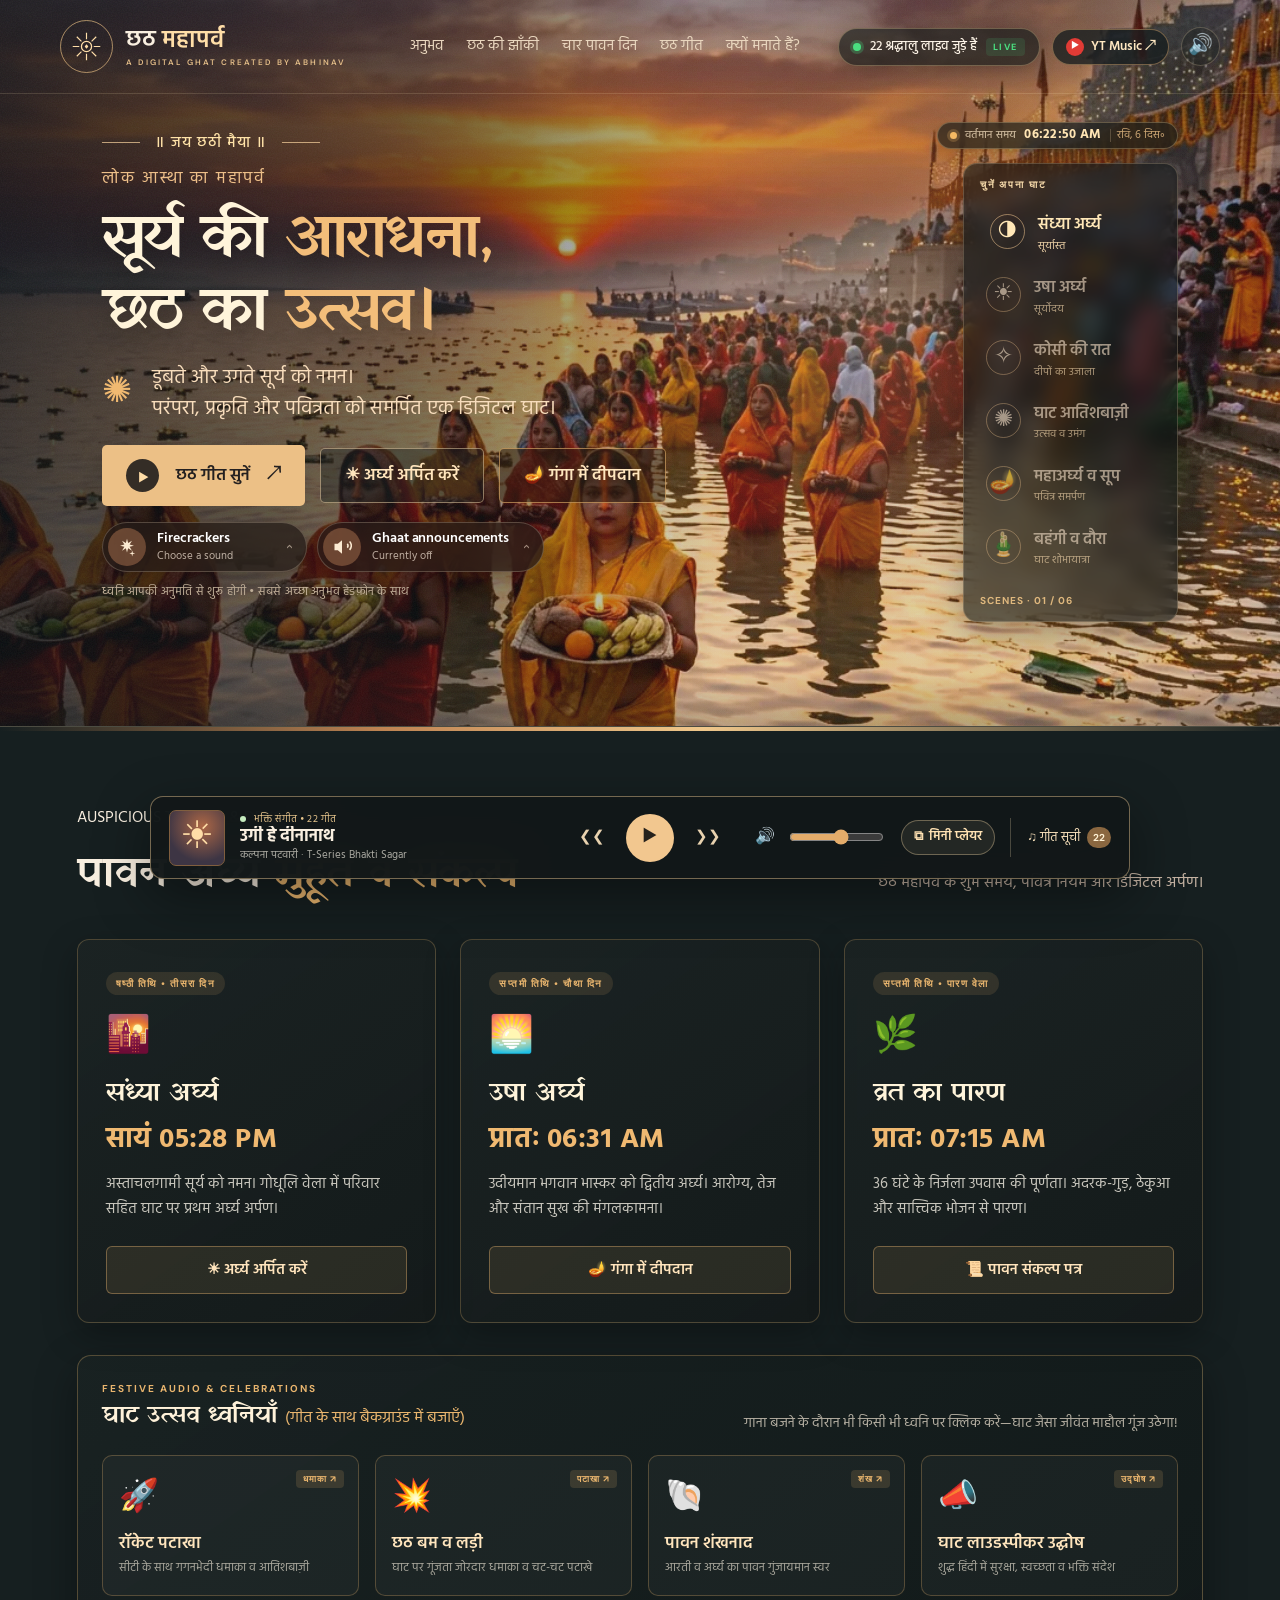
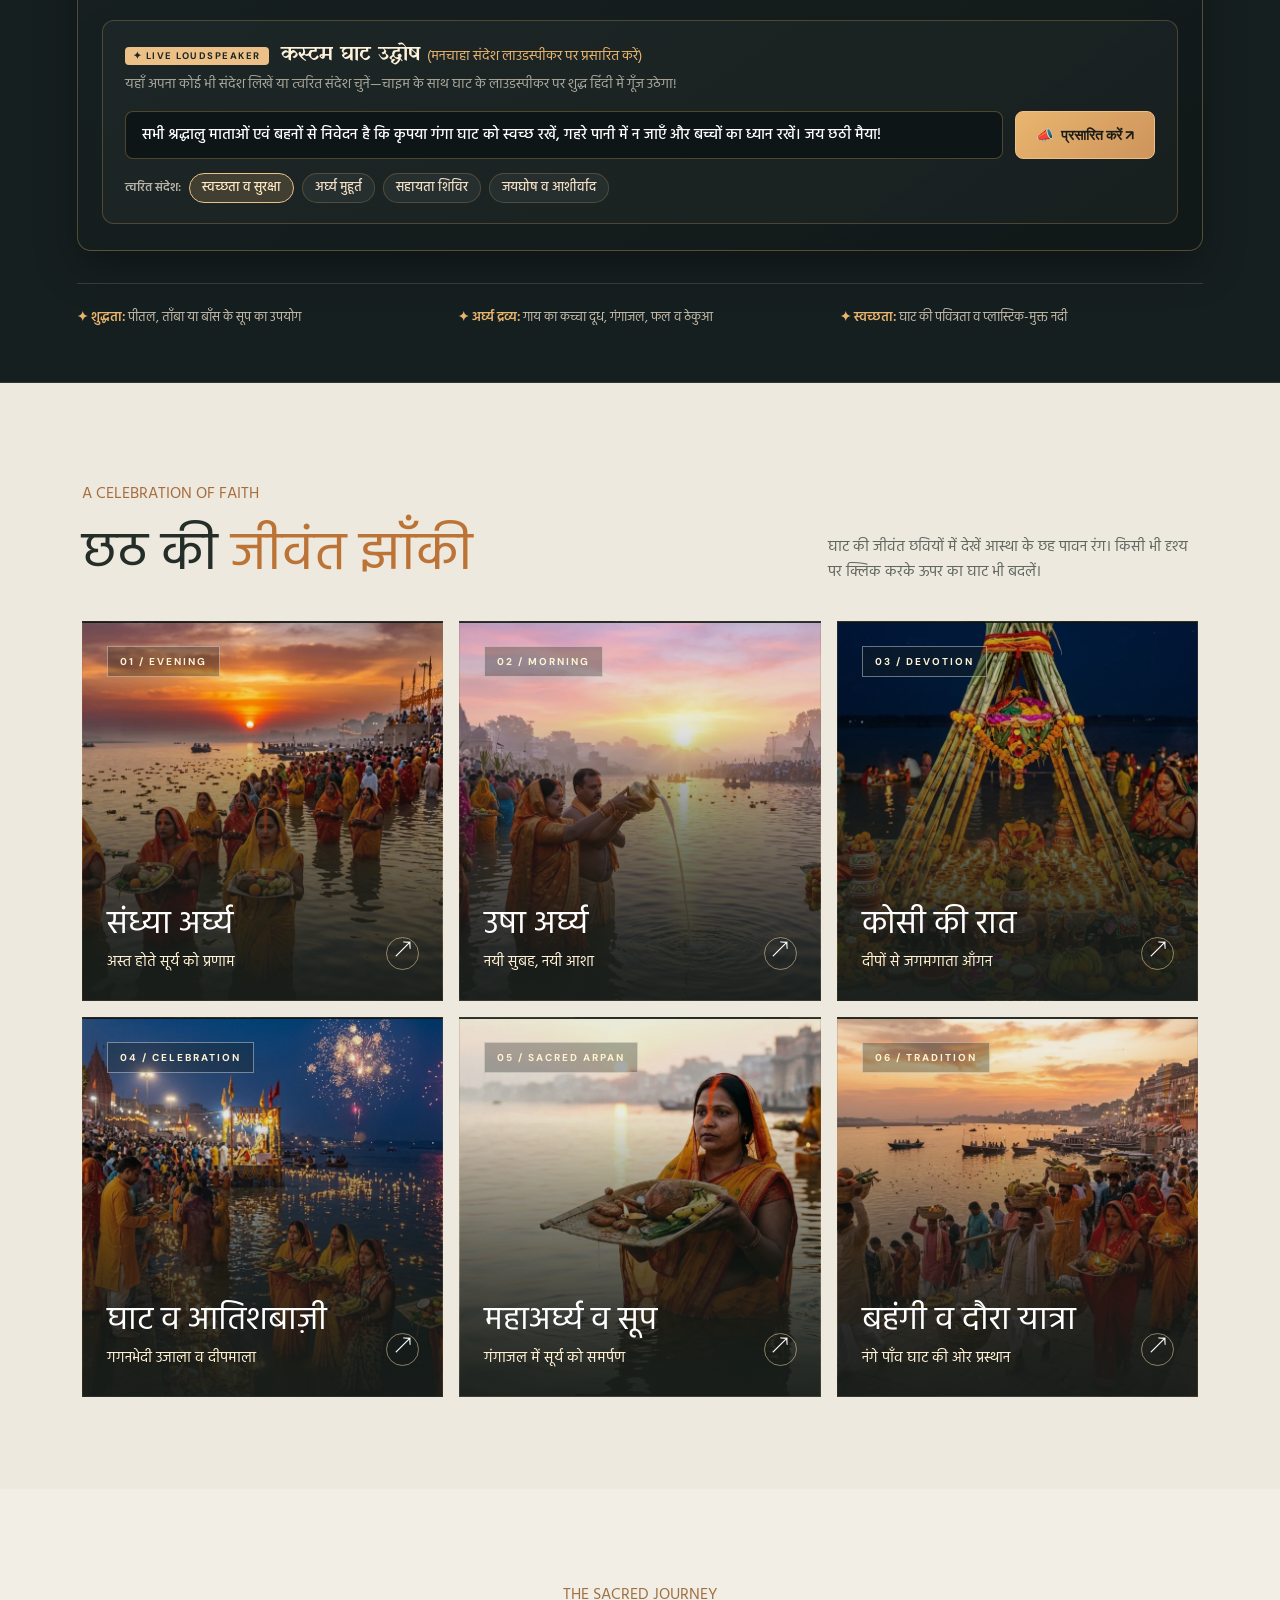
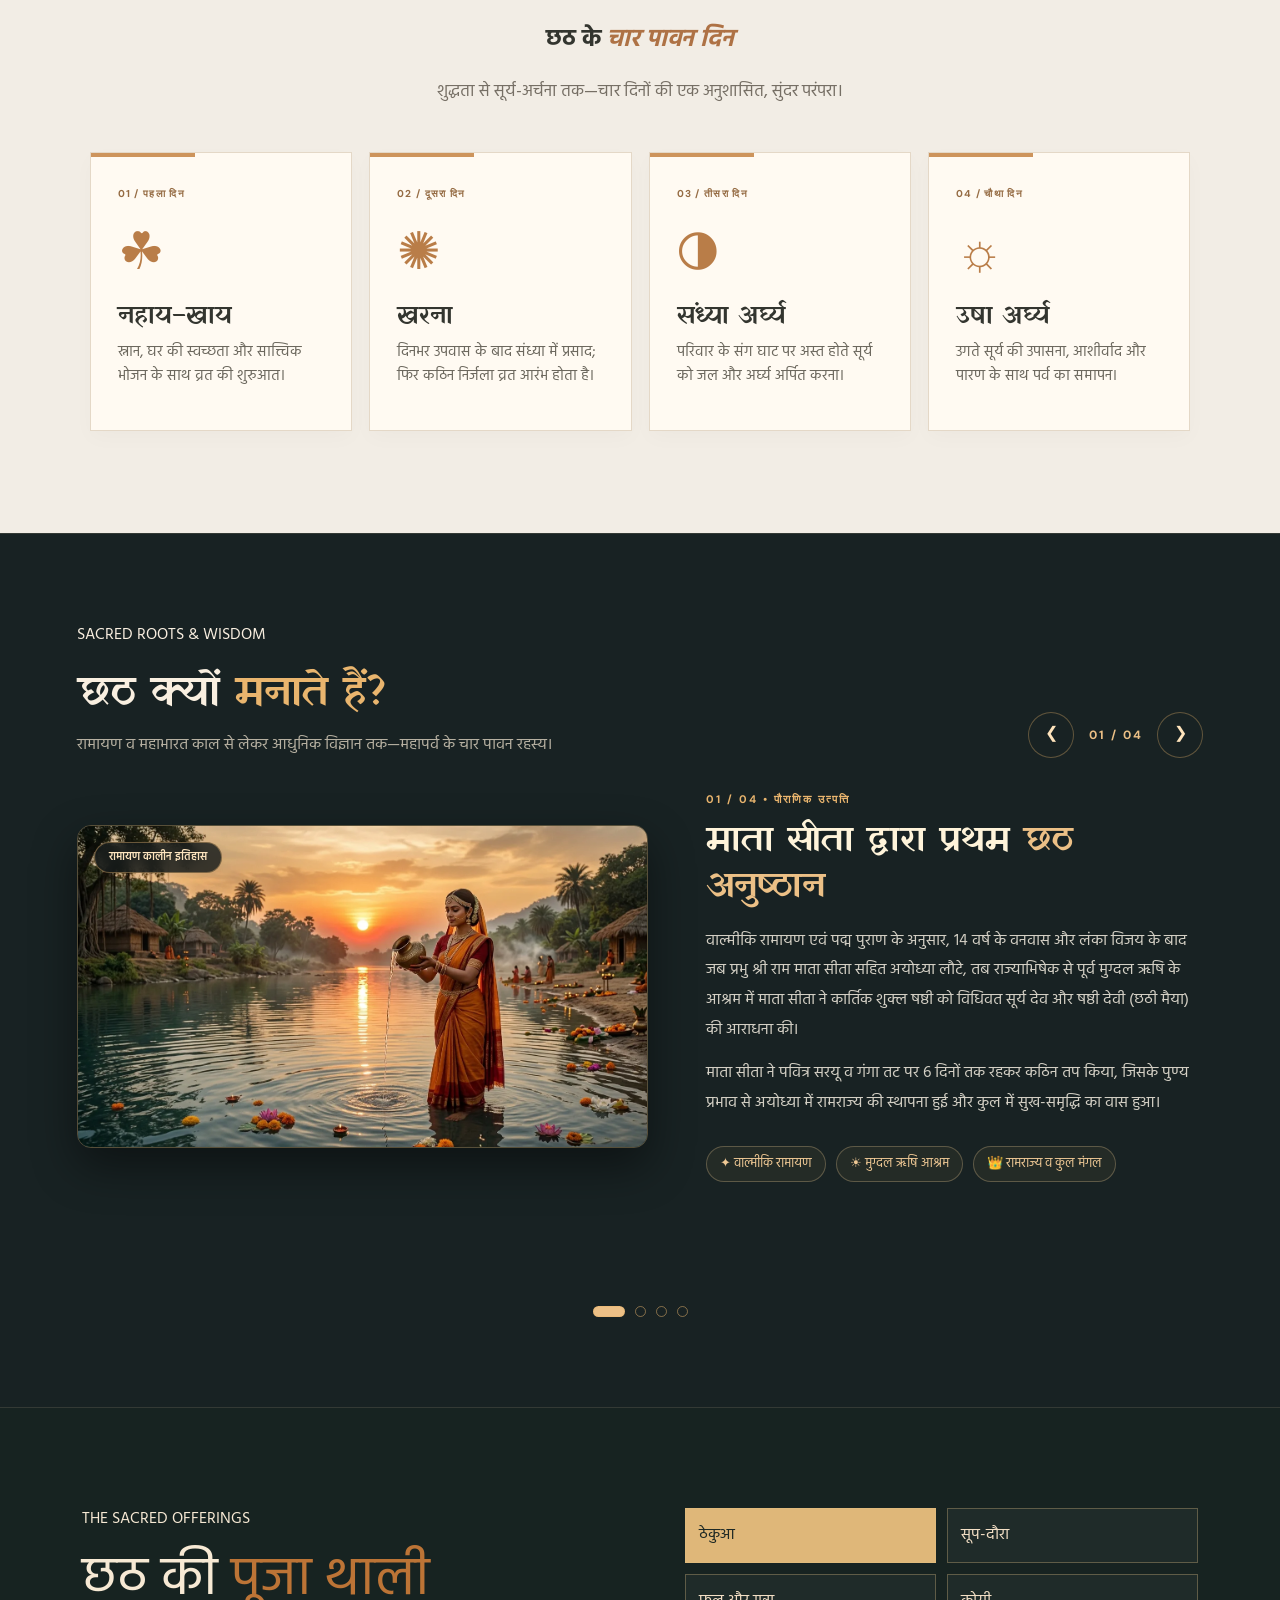
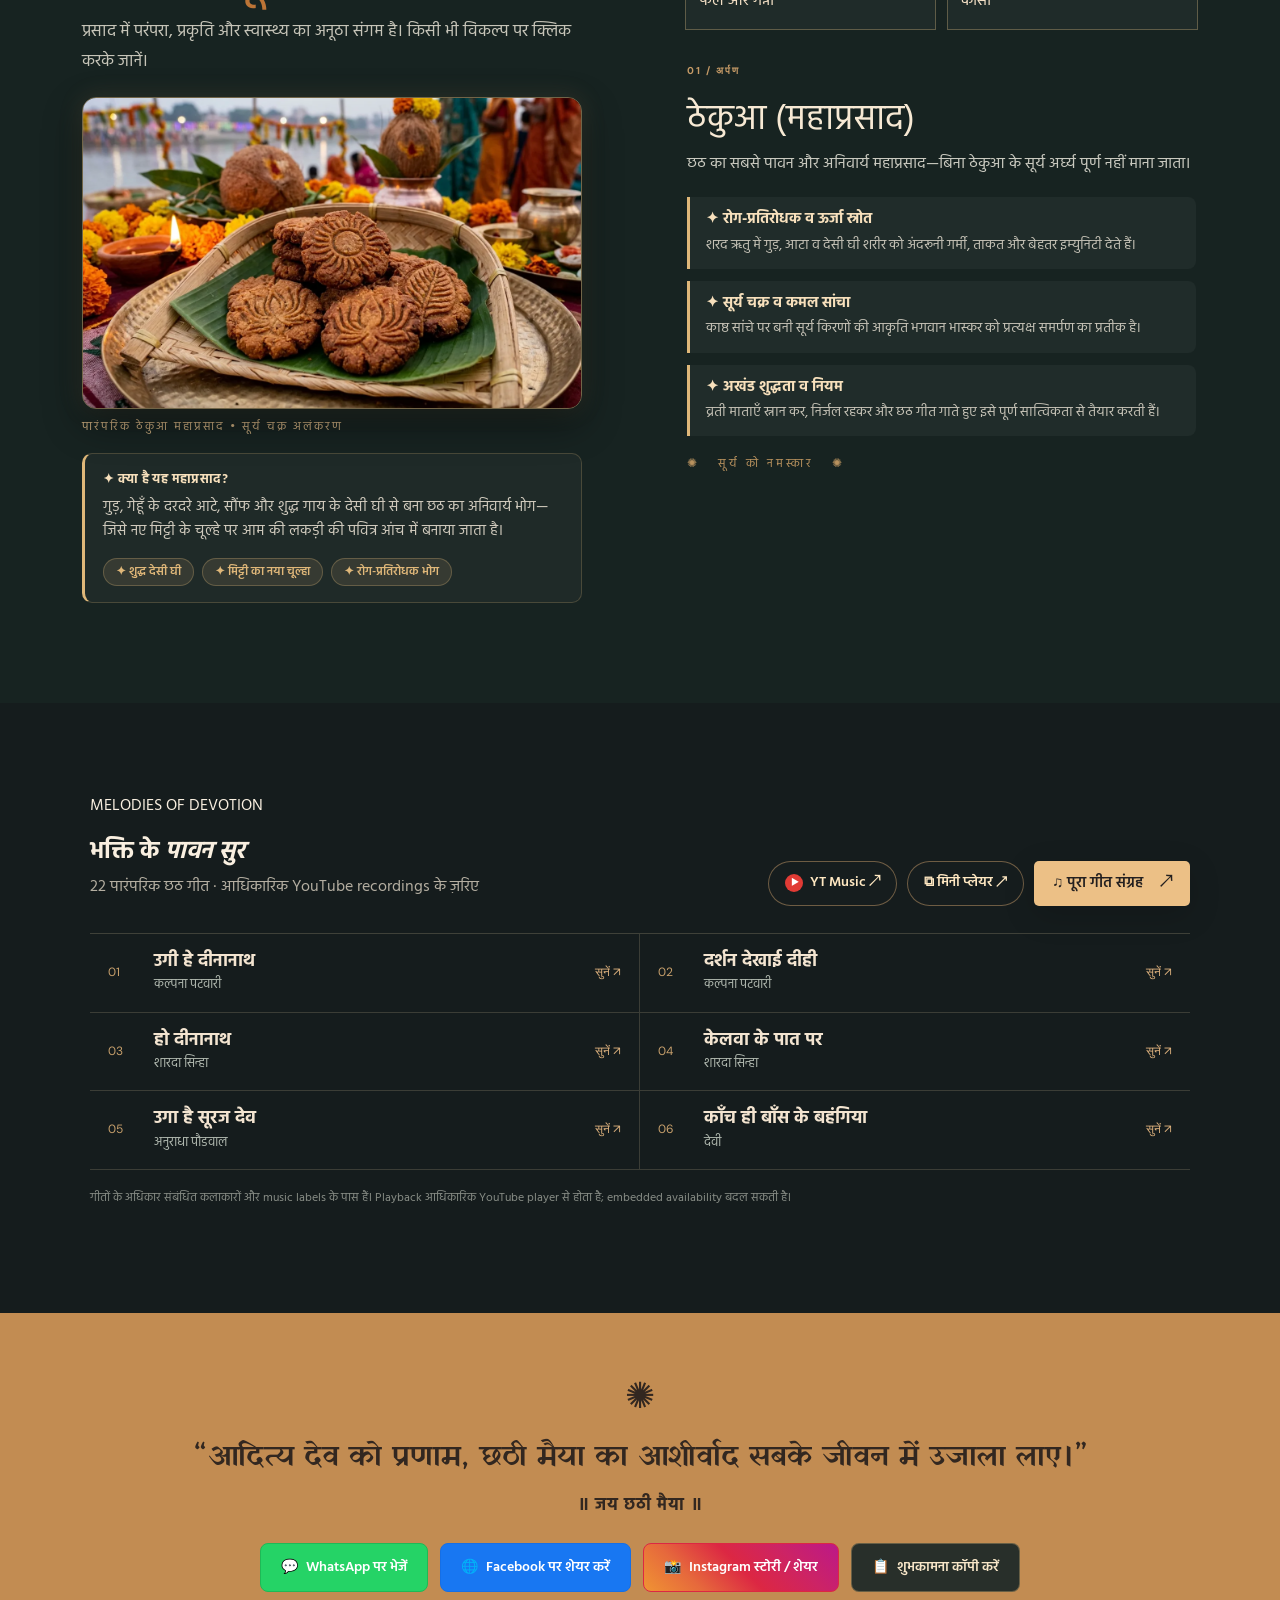
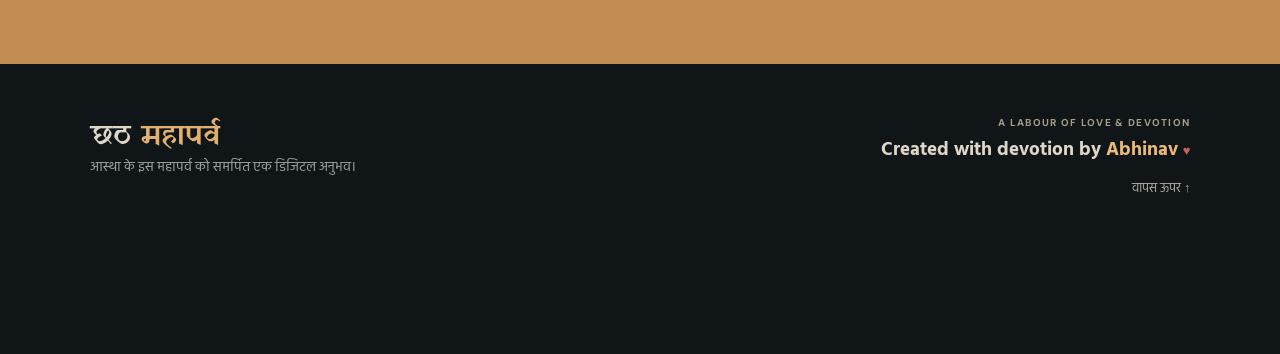
==== commit 4c038ebb: "Force https://chhathparv.github.io/ on all social and sankalp share actions" ====
--- a/index.html
+++ b/index.html
@@ -21,6 +21,7 @@
 <meta property="og:image:height" content="630">
 <meta property="og:image:alt" content="छठ महापर्व — उदीयमान सूर्य देव को पावन अर्घ्य अर्पण">
 <meta name="twitter:card" content="summary_large_image">
+<meta name="twitter:url" content="https://chhathparv.github.io/">
 <meta name="twitter:title" content="छठ महापर्व — सूर्य की आराधना | एक डिजिटल घाट">
 <meta name="twitter:description" content="डूबते और उगते सूर्य को नमन। पावन छठ गीत, गंगा में दीपदान व डिजिटल अर्घ्य।">
 <meta name="twitter:image" content="https://chhathparv.github.io/assets/share-preview.jpg">
@@ -29,7 +30,7 @@
 <link rel="preconnect" href="https://fonts.googleapis.com"><link rel="preconnect" href="https://fonts.gstatic.com" crossorigin>
 <link href="https://fonts.googleapis.com/css2?family=DM+Sans:wght@400;500;600;700&family=Hind:wght@300;400;500;600;700&family=Yatra+One&display=swap" rel="stylesheet">
 <link rel="stylesheet" href="styles.css?v=22">
-<script defer src="config.js?v=21"></script><script defer src="app.js?v=22"></script>
+<script defer src="config.js?v=21"></script><script defer src="app.js?v=23"></script>
 </head>
 <body data-scene="sandhya" class="notranslate" translate="no">
 <a class="skip" href="#meaning">मुख्य जानकारी पर जाएँ</a>
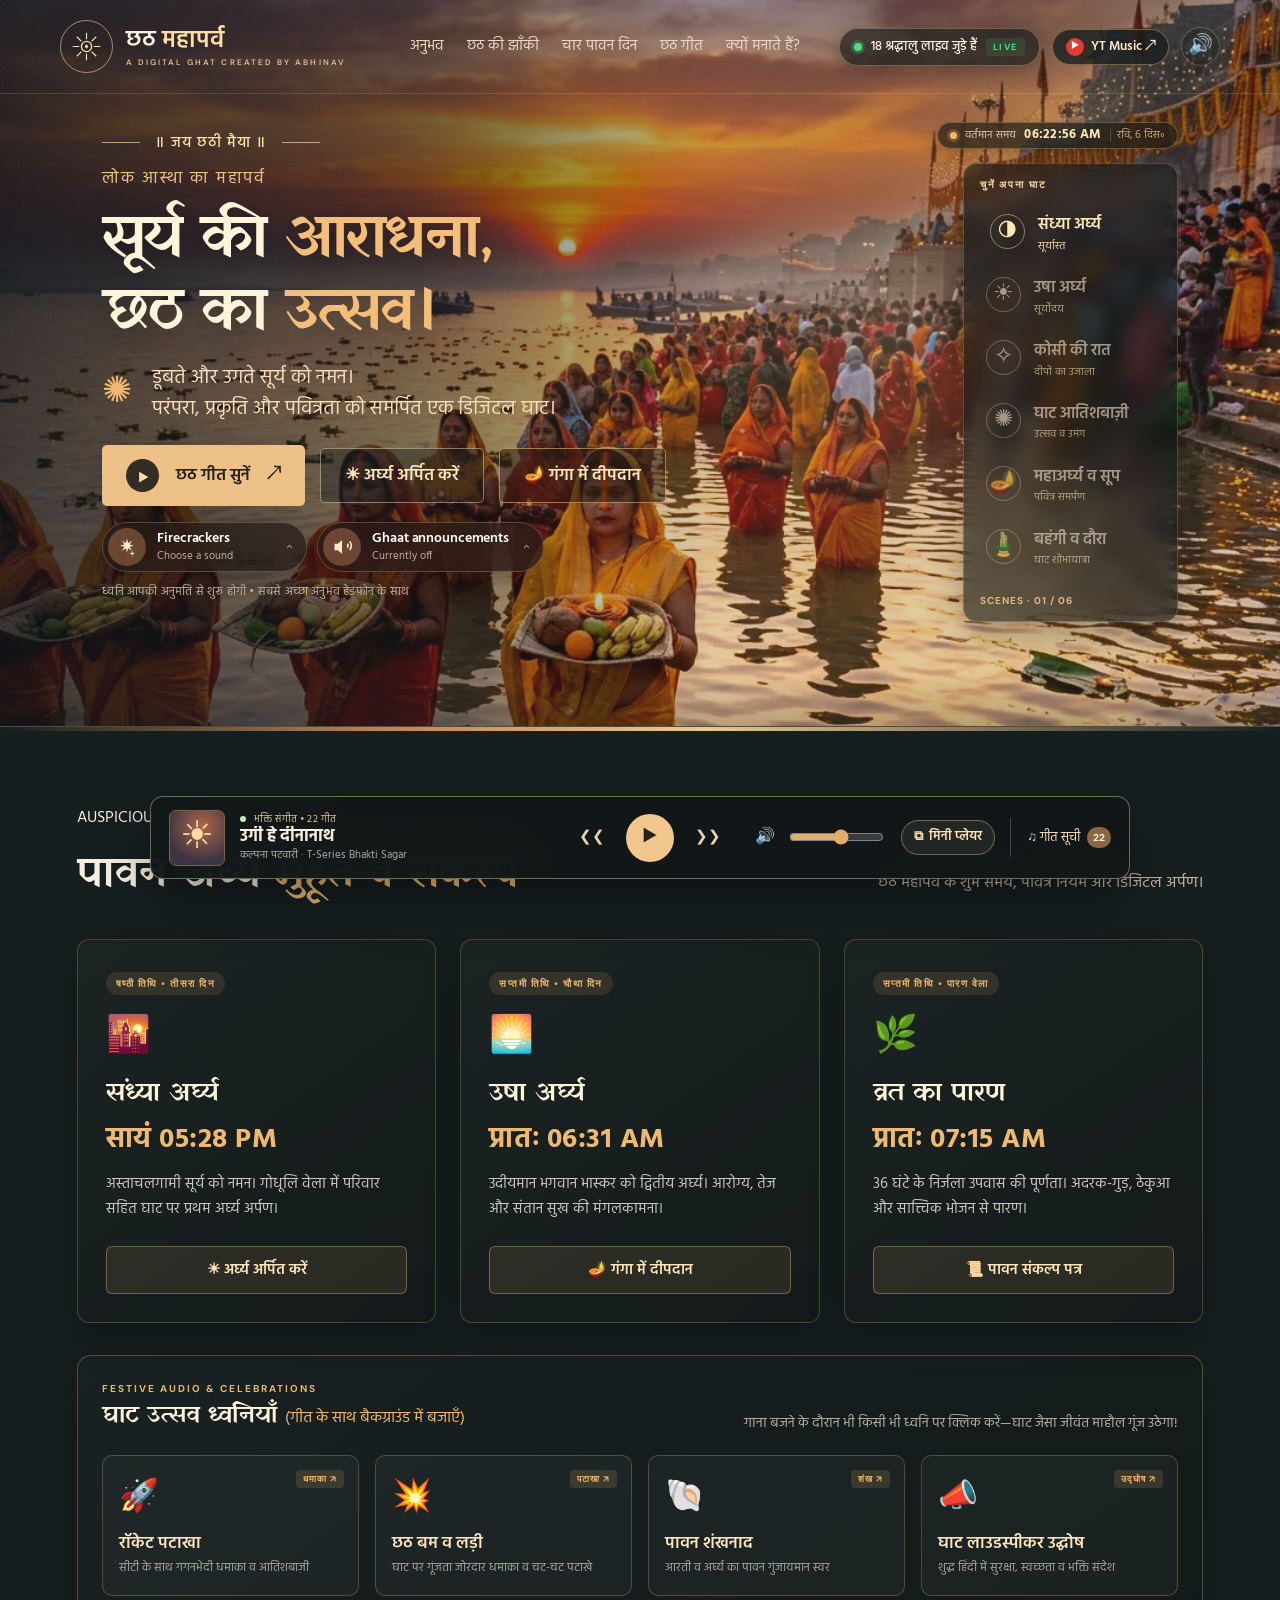
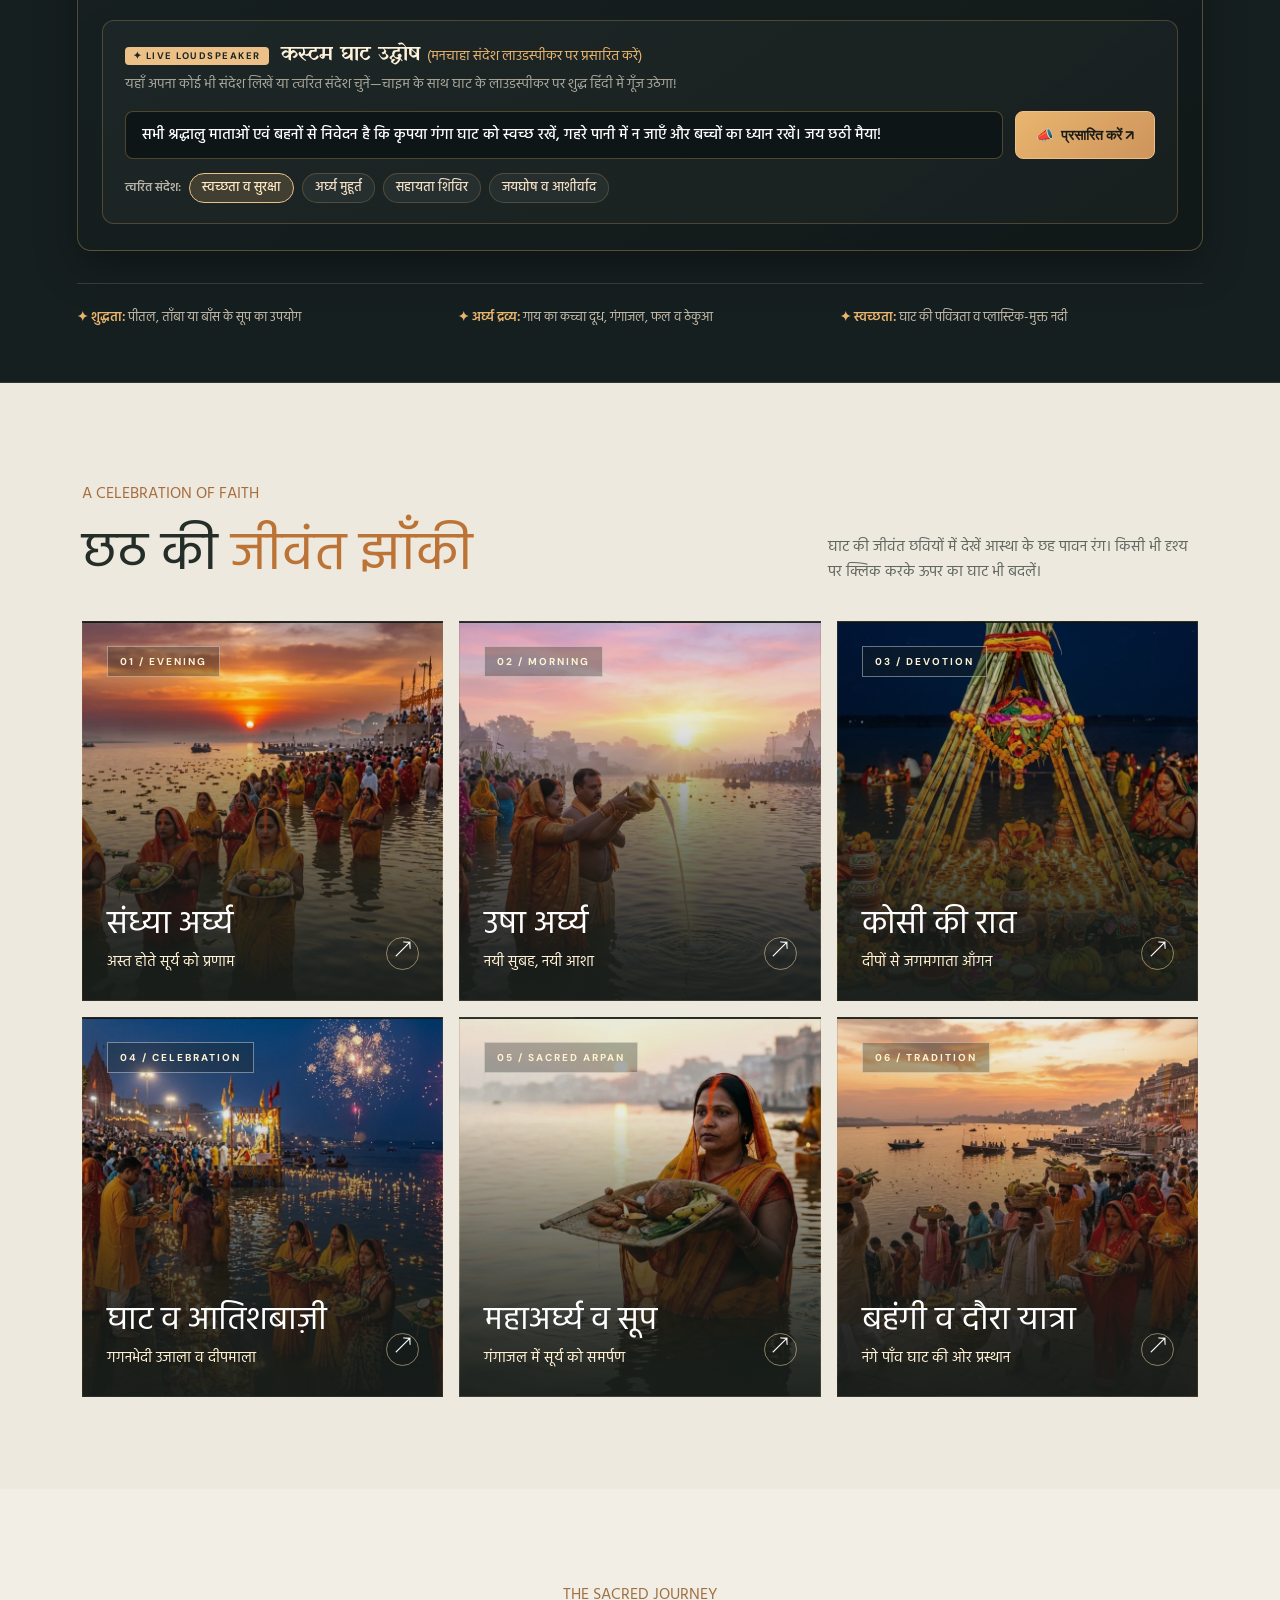
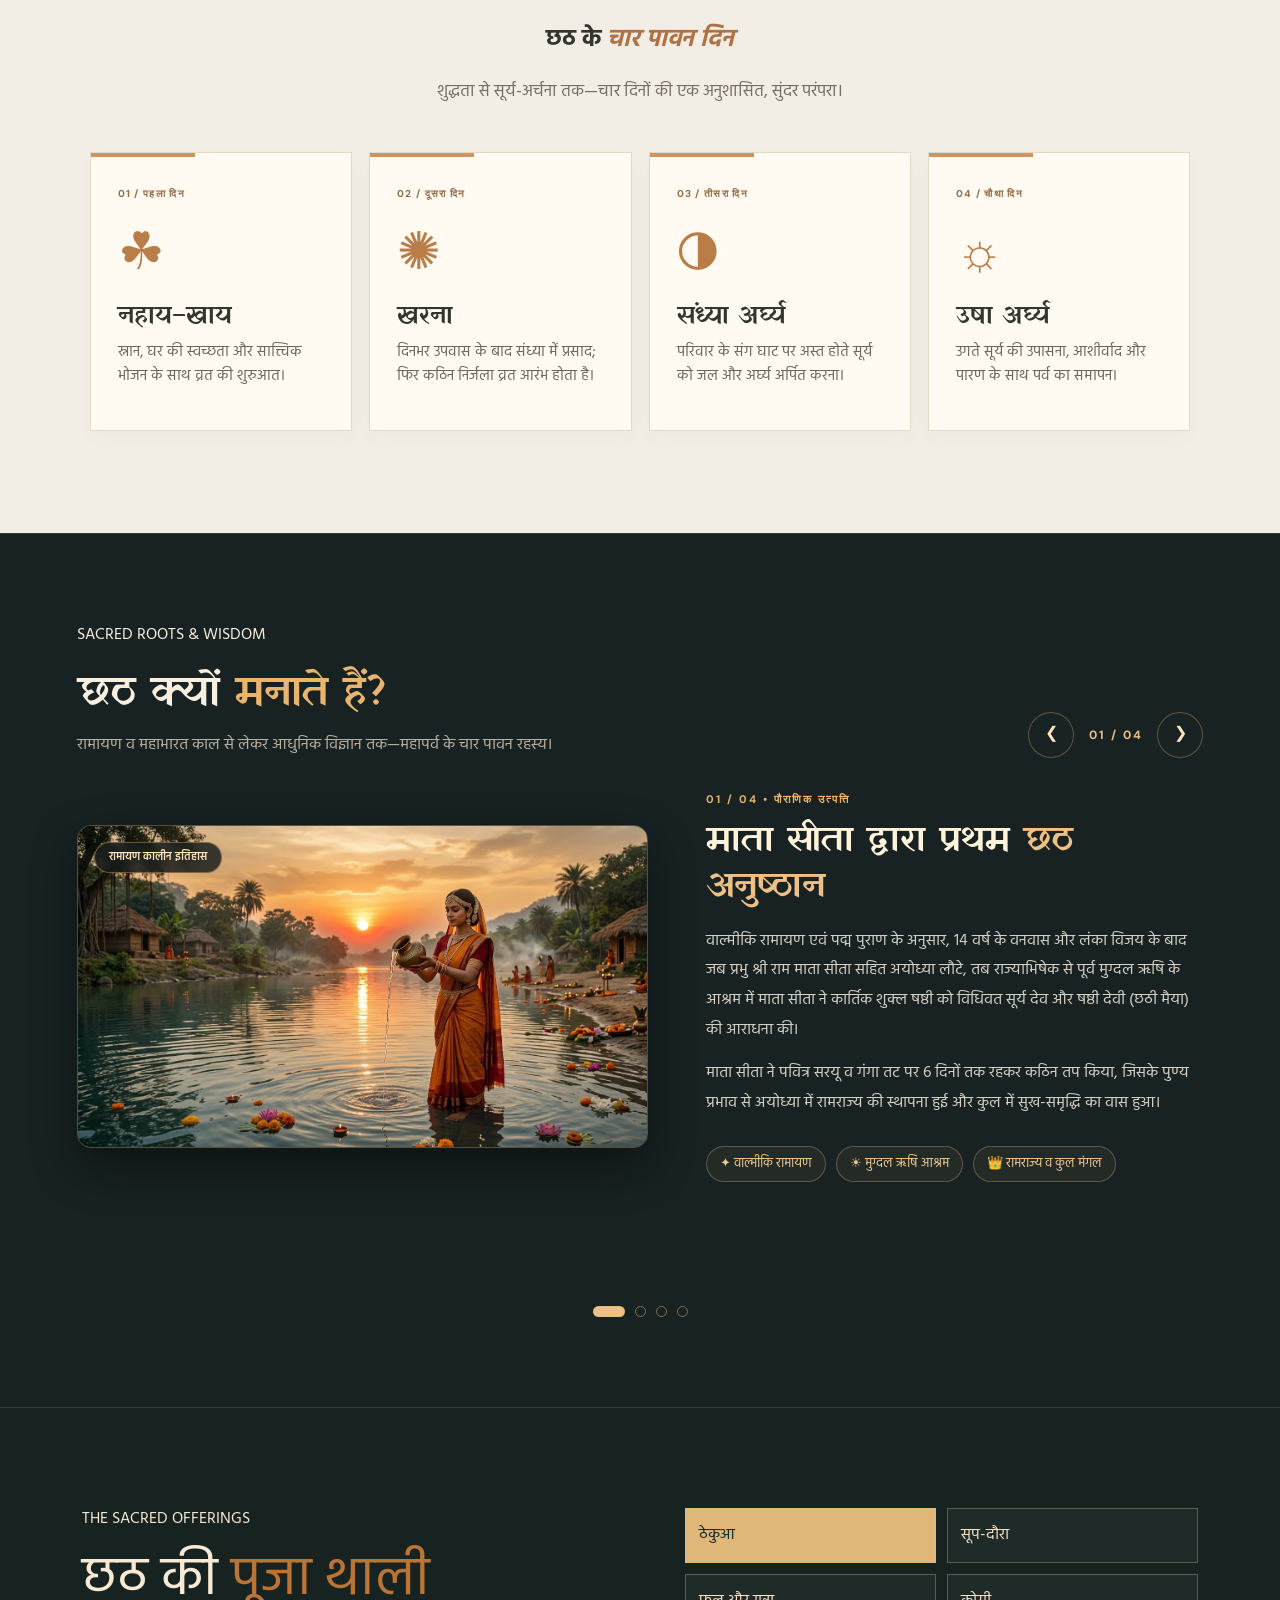
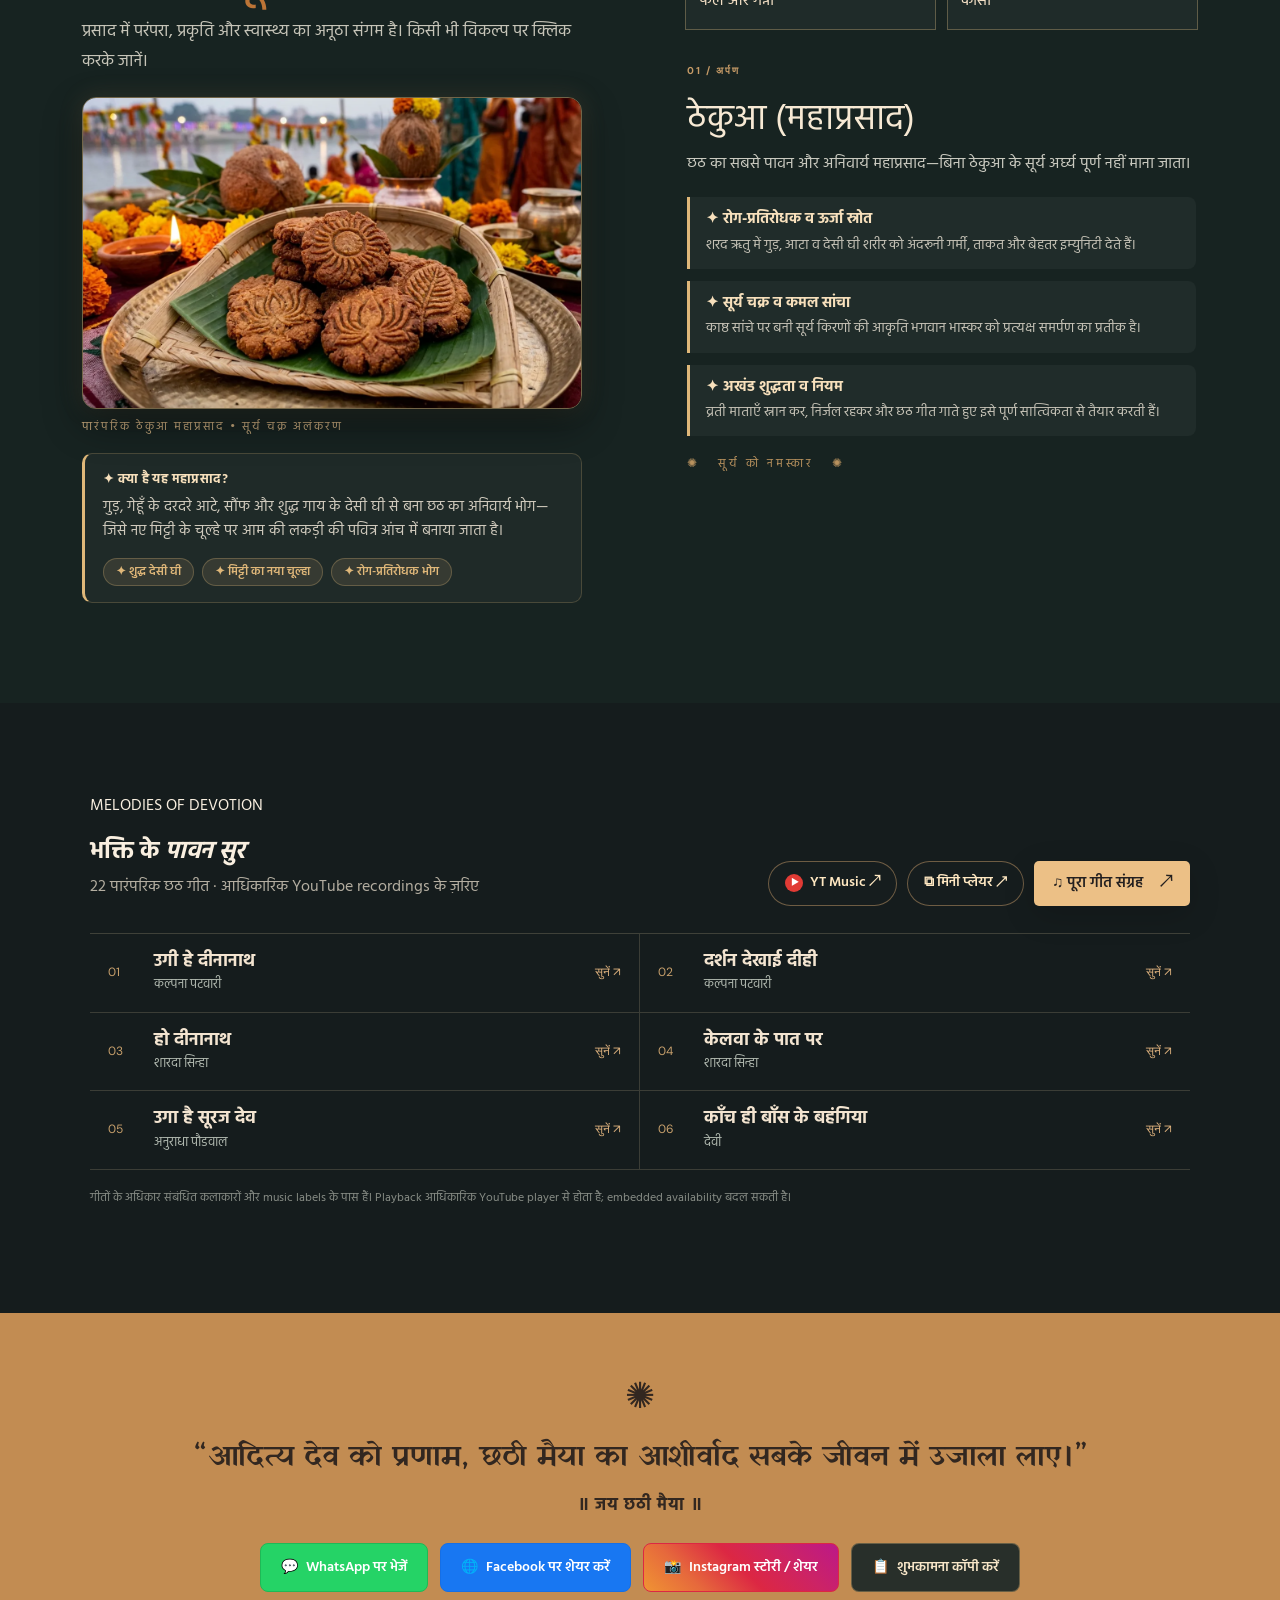
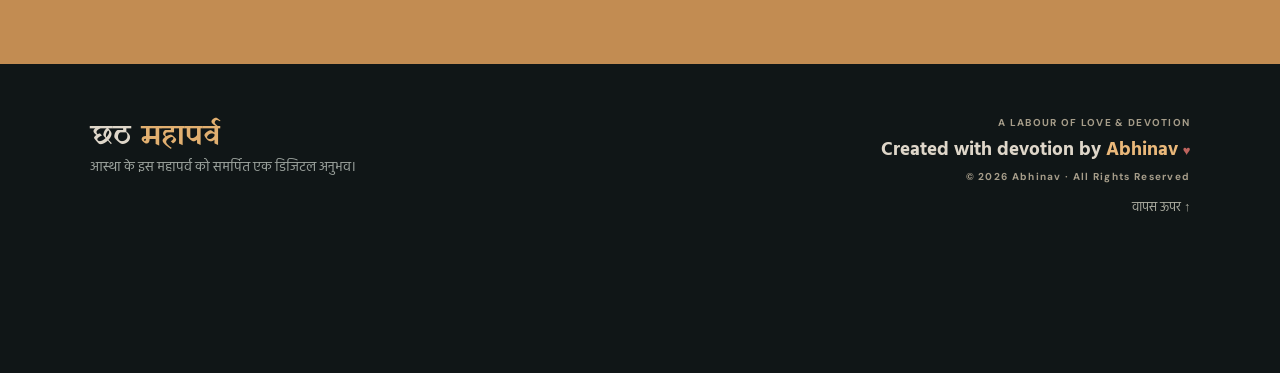
==== commit 9df327e6: "Add All Rights Reserved copyright license and footer notice" ====
--- a/index.html
+++ b/index.html
@@ -1,9 +1,12 @@
 <!doctype html>
+<!-- Copyright © 2026 Abhinav Kumar (https://chhathparv.github.io/). All Rights Reserved. Unauthorized copying or redistribution prohibited. -->
 <html lang="hi" translate="no" class="notranslate">
 <head>
 <meta charset="UTF-8"><meta name="viewport" content="width=device-width,initial-scale=1,viewport-fit=cover">
 <meta name="google" content="notranslate">
 <meta http-equiv="Content-Language" content="hi">
+<meta name="author" content="Abhinav Kumar">
+<meta name="copyright" content="Copyright © 2026 Abhinav. All Rights Reserved.">
 <meta name="theme-color" content="#1b1a1a">
 <meta name="description" content="छठ महापर्व • सूर्य देव और छठी मैया की आराधना — एक डिजिटल घाट। Crafted with devotion by Abhinav.">
 <title>छठ महापर्व — सूर्य की आराधना | Abhinav</title>
@@ -447,7 +450,7 @@
   </div>
 </section>
 </main>
-<footer class="main-footer"><div><div class="footer-brand">छठ <span>महापर्व</span></div><p>आस्था के इस महापर्व को समर्पित एक डिजिटल अनुभव।</p></div><div class="footer-creator"><small>A LABOUR OF LOVE & DEVOTION</small><strong>Created with devotion by <span>Abhinav</span> <b>♥</b></strong><a href="#top">वापस ऊपर ↑</a></div></footer>
+<footer class="main-footer"><div><div class="footer-brand">छठ <span>महापर्व</span></div><p>आस्था के इस महापर्व को समर्पित एक डिजिटल अनुभव।</p></div><div class="footer-creator"><small>A LABOUR OF LOVE & DEVOTION</small><strong>Created with devotion by <span>Abhinav</span> <b>♥</b></strong><small style="margin-top:6px;margin-bottom:0">© 2026 Abhinav · All Rights Reserved</small><a href="#top">वापस ऊपर ↑</a></div></footer>
 <div class="player-dock" id="playerDock"><div class="dock-art">☀</div><div class="dock-track"><small><span class="playing-indicator"></span> <span id="dockModeLabel">भक्ति संगीत • 22 गीत</span></small><strong id="nowSong">उगी हे दीनानाथ</strong><span id="nowArtist">कल्पना पटवारी</span></div><div class="dock-actions"><button id="prevSong" aria-label="पिछला गीत">❮❮</button><button id="mainPlay" class="dock-play" aria-label="Play music">▶</button><button id="nextSong" aria-label="अगला गीत">❯❯</button></div><div class="dock-volume"><label for="musicVol">🔊</label><input id="musicVol" type="range" min="0" max="100" value="55" aria-label="Music volume"></div><button type="button" class="dock-mini" id="miniPlayerBtn" title="अन्य वेबसाइट देखते समय भी सुनने के लिए पॉप-आउट मिनी प्लेयर खोलें" aria-label="पॉप-आउट मिनी प्लेयर खोलें">⧉ <span>मिनी प्लेयर</span></button><button class="dock-library" id="dockLibrary">♫ <span>गीत सूची</span> <small>22</small></button></div>
 <div class="toast" id="toast" role="status" aria-live="polite"></div>
 <div class="mini-popup-banner" id="miniPopupBanner" role="region" aria-label="मिनी प्लेयर विकल्प" hidden><span>पॉप-अप अवरुद्ध हुआ —</span> <a id="miniPopupFallbackLink" href="mini-player.html" target="_blank" rel="noopener noreferrer">मिनी प्लेयर खोलें ↗</a> <button type="button" id="closeMiniPopupBanner" aria-label="बंद करें">×</button></div>
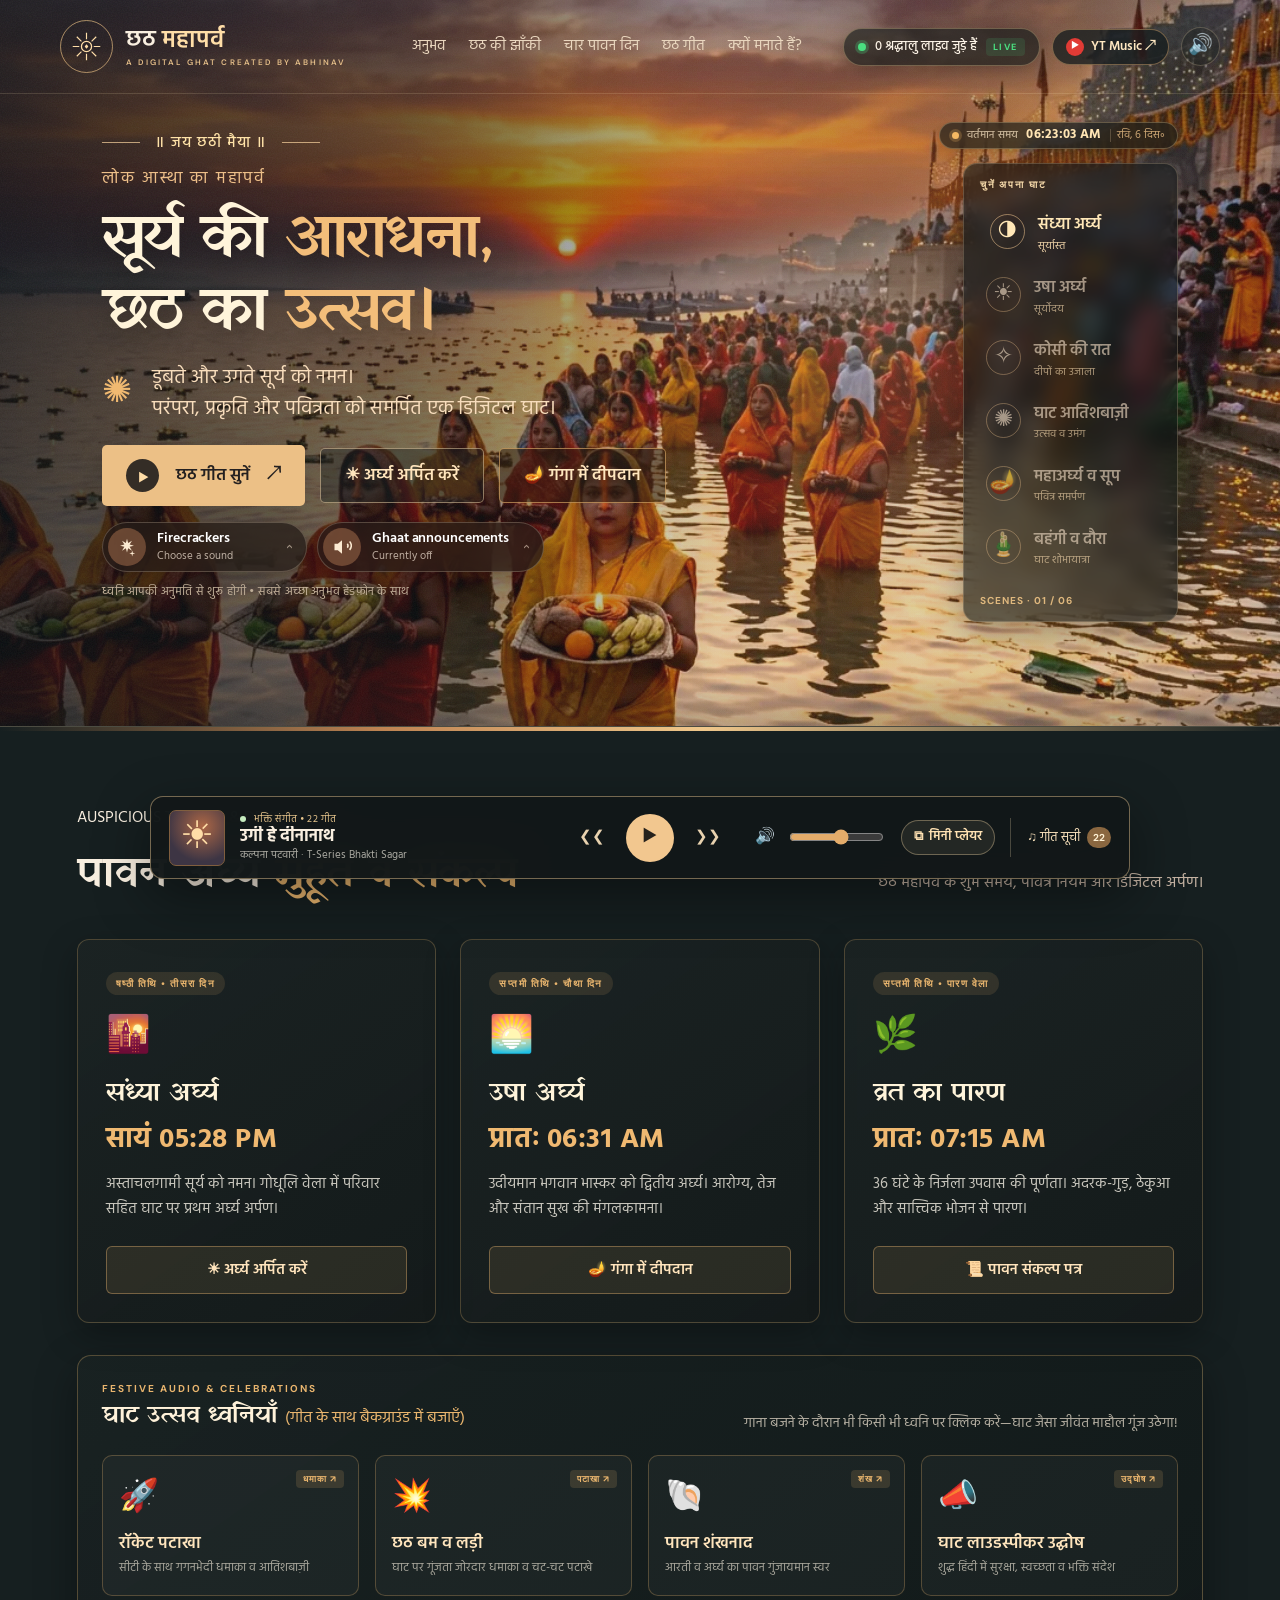
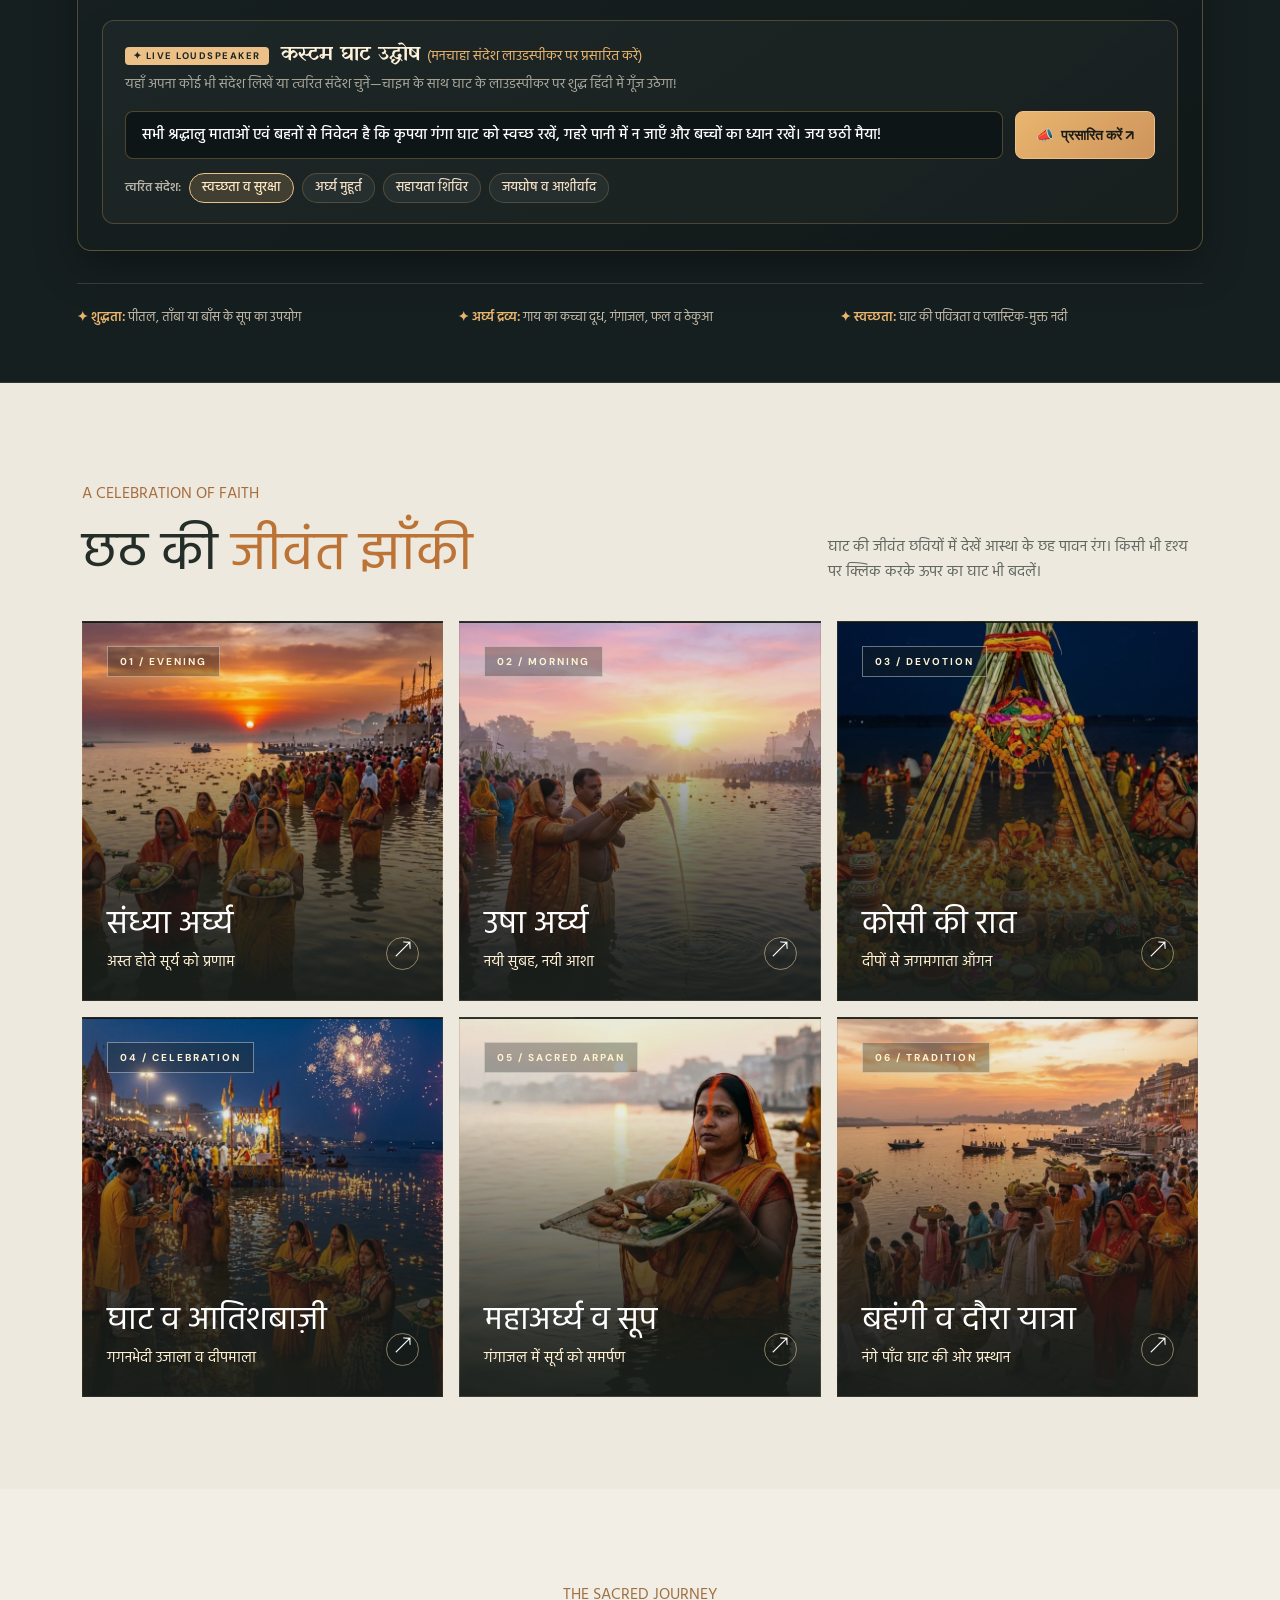
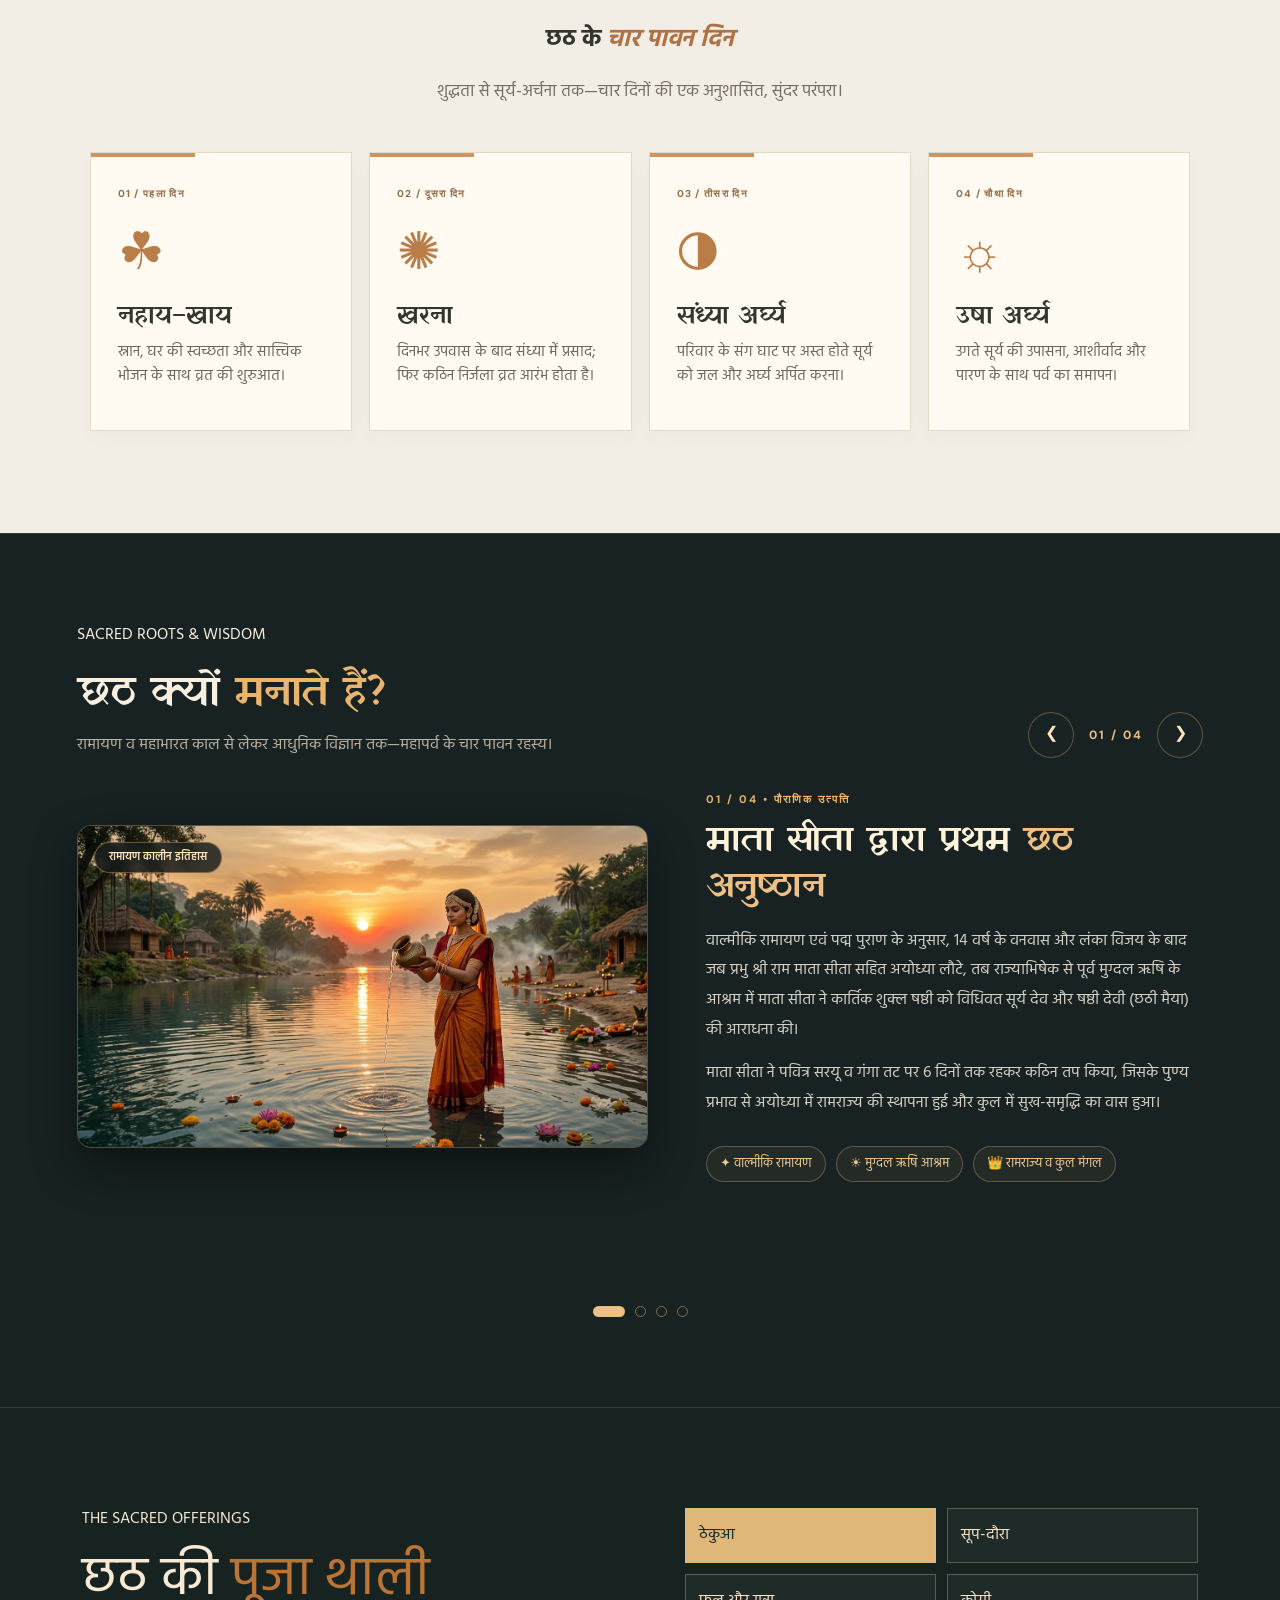
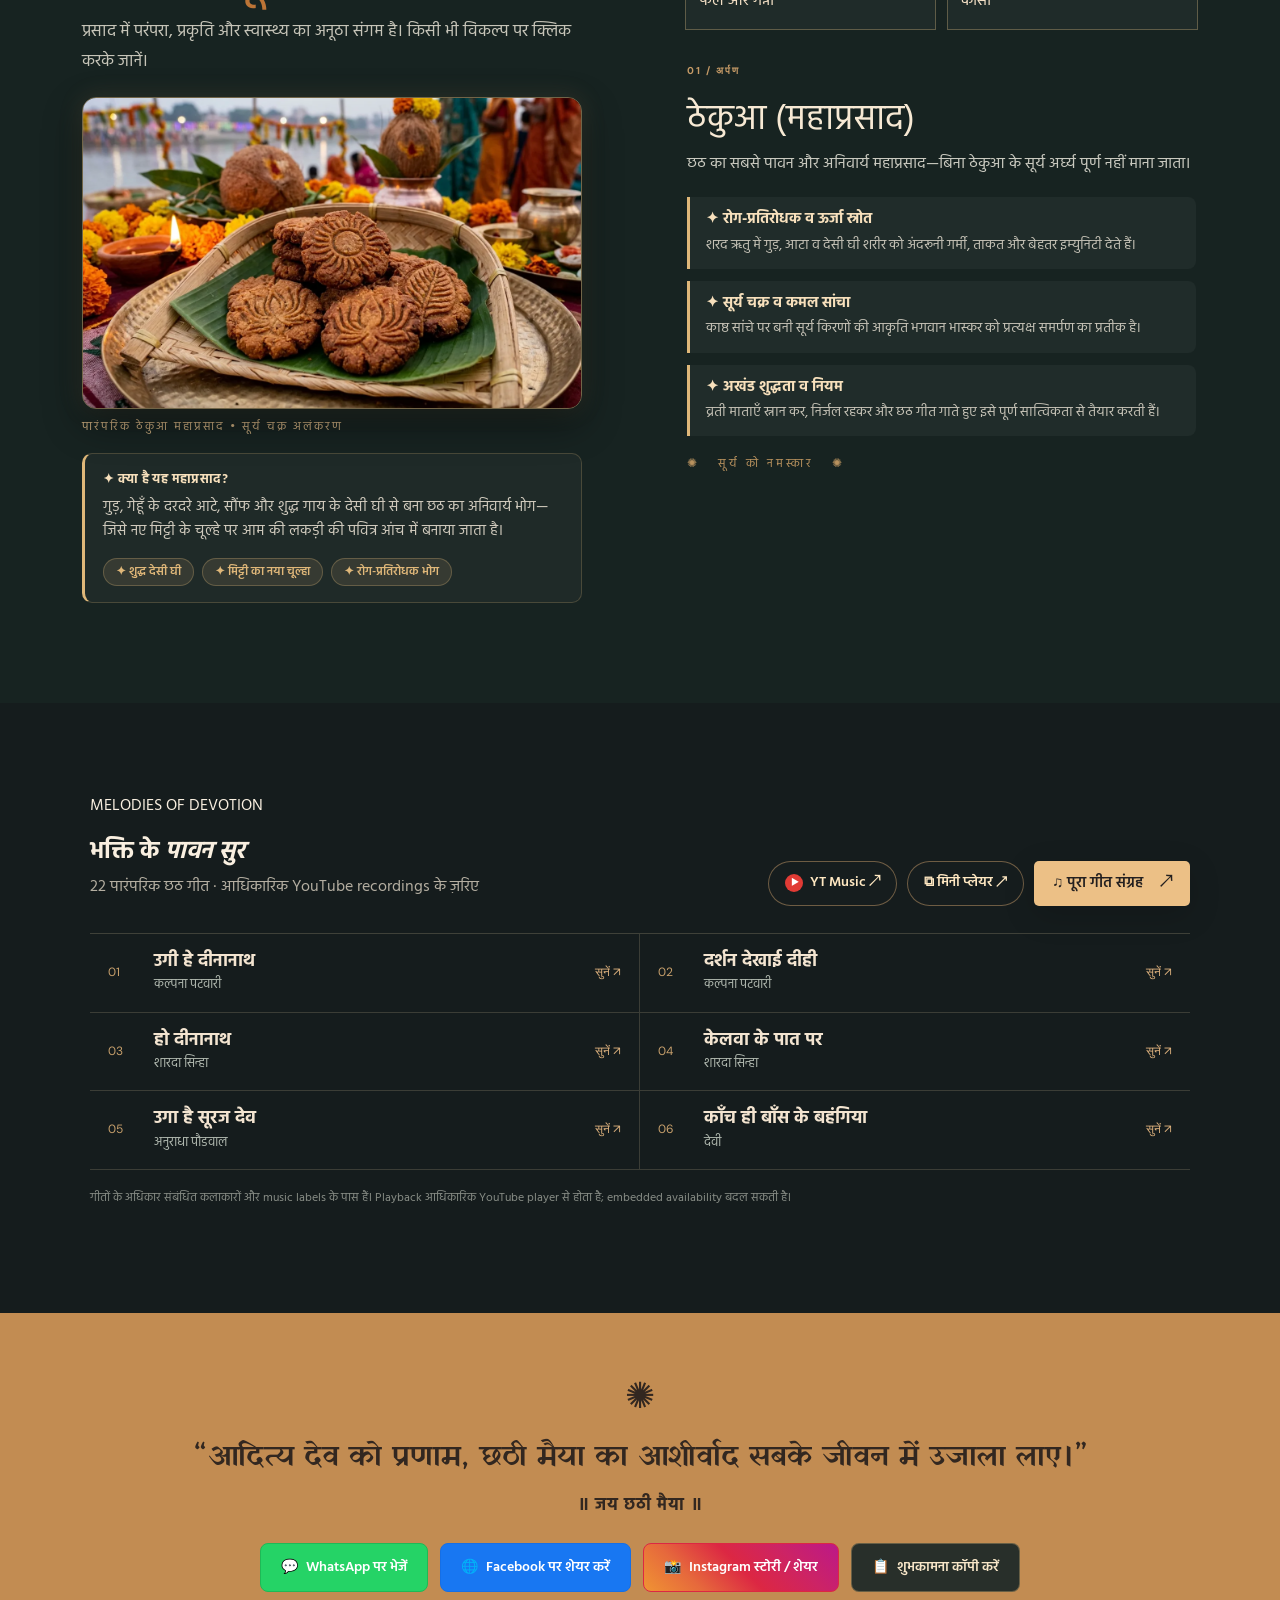
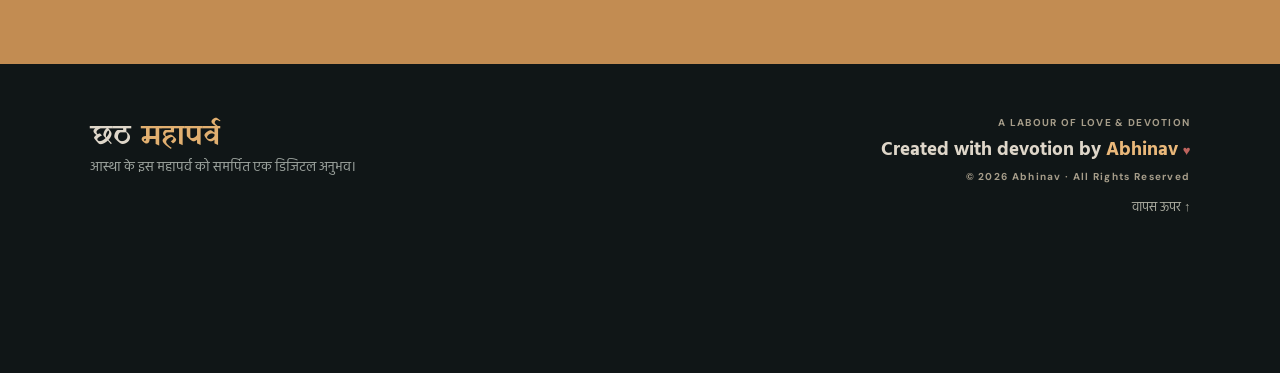
==== commit 097eec95: "Update live devotee count to random range 0-3" ====
--- a/index.html
+++ b/index.html
@@ -53,7 +53,7 @@
     <span class="logo-copy"><strong>छठ <span>महापर्व</span></strong><small>A DIGITAL GHAT CREATED BY ABHINAV</small></span>
   </a>
   <nav class="site-nav" aria-label="मुख्य नेविगेशन"><a href="#experience">अनुभव</a><a href="#jhanki">छठ की झाँकी</a><a href="#four-days">चार पावन दिन</a><a href="#songs">छठ गीत</a><a href="#meaning">क्यों मनाते हैं?</a></nav>
-  <div class="header-actions"><div class="status-chip" title="लाइव श्रद्धालु उपस्थित"><span class="pulse-dot"></span><span id="ambienceText">18 श्रद्धालु लाइव जुड़े हैं</span><small>LIVE</small></div><a class="header-yt-chip" href="https://www.youtube.com/playlist?list=PLEX7vfnQIhj8" target="_blank" rel="noopener noreferrer" title="YouTube Music पर छठ गीत प्लेलिस्ट खोलें"><span class="yt-dot" aria-hidden="true">▶</span> YT Music ↗</a><button class="round-icon" id="soundBtn" aria-label="Sound settings" title="ध्वनि नियंत्रित करें">🔊</button><button class="mobile-menu round-icon" id="navBtn" aria-label="Menu" aria-expanded="false">☰</button></div>
+  <div class="header-actions"><div class="status-chip" title="लाइव श्रद्धालु उपस्थित"><span class="pulse-dot"></span><span id="ambienceText">2 श्रद्धालु लाइव जुड़े हैं</span><small>LIVE</small></div><a class="header-yt-chip" href="https://www.youtube.com/playlist?list=PLEX7vfnQIhj8" target="_blank" rel="noopener noreferrer" title="YouTube Music पर छठ गीत प्लेलिस्ट खोलें"><span class="yt-dot" aria-hidden="true">▶</span> YT Music ↗</a><button class="round-icon" id="soundBtn" aria-label="Sound settings" title="ध्वनि नियंत्रित करें">🔊</button><button class="mobile-menu round-icon" id="navBtn" aria-label="Menu" aria-expanded="false">☰</button></div>
 </header>
 <main>
 <section class="hero" aria-labelledby="heroTitle">
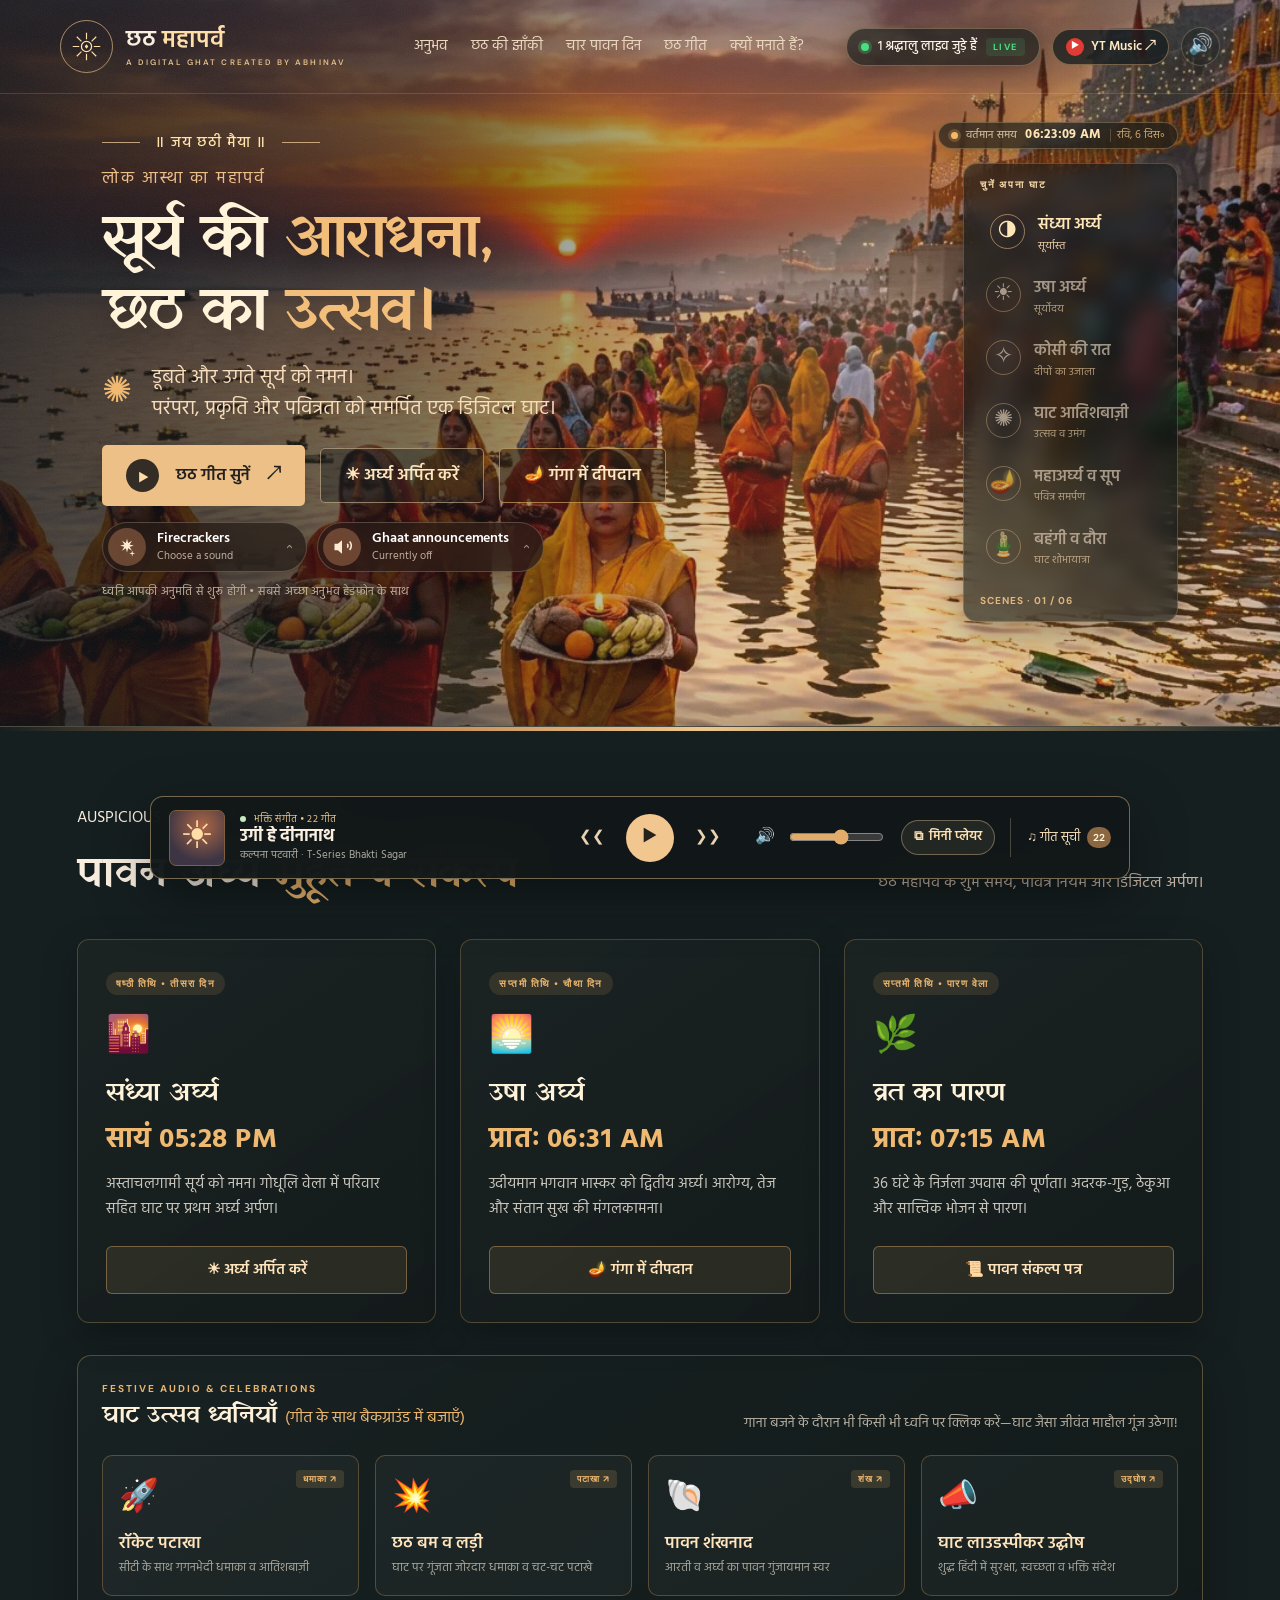
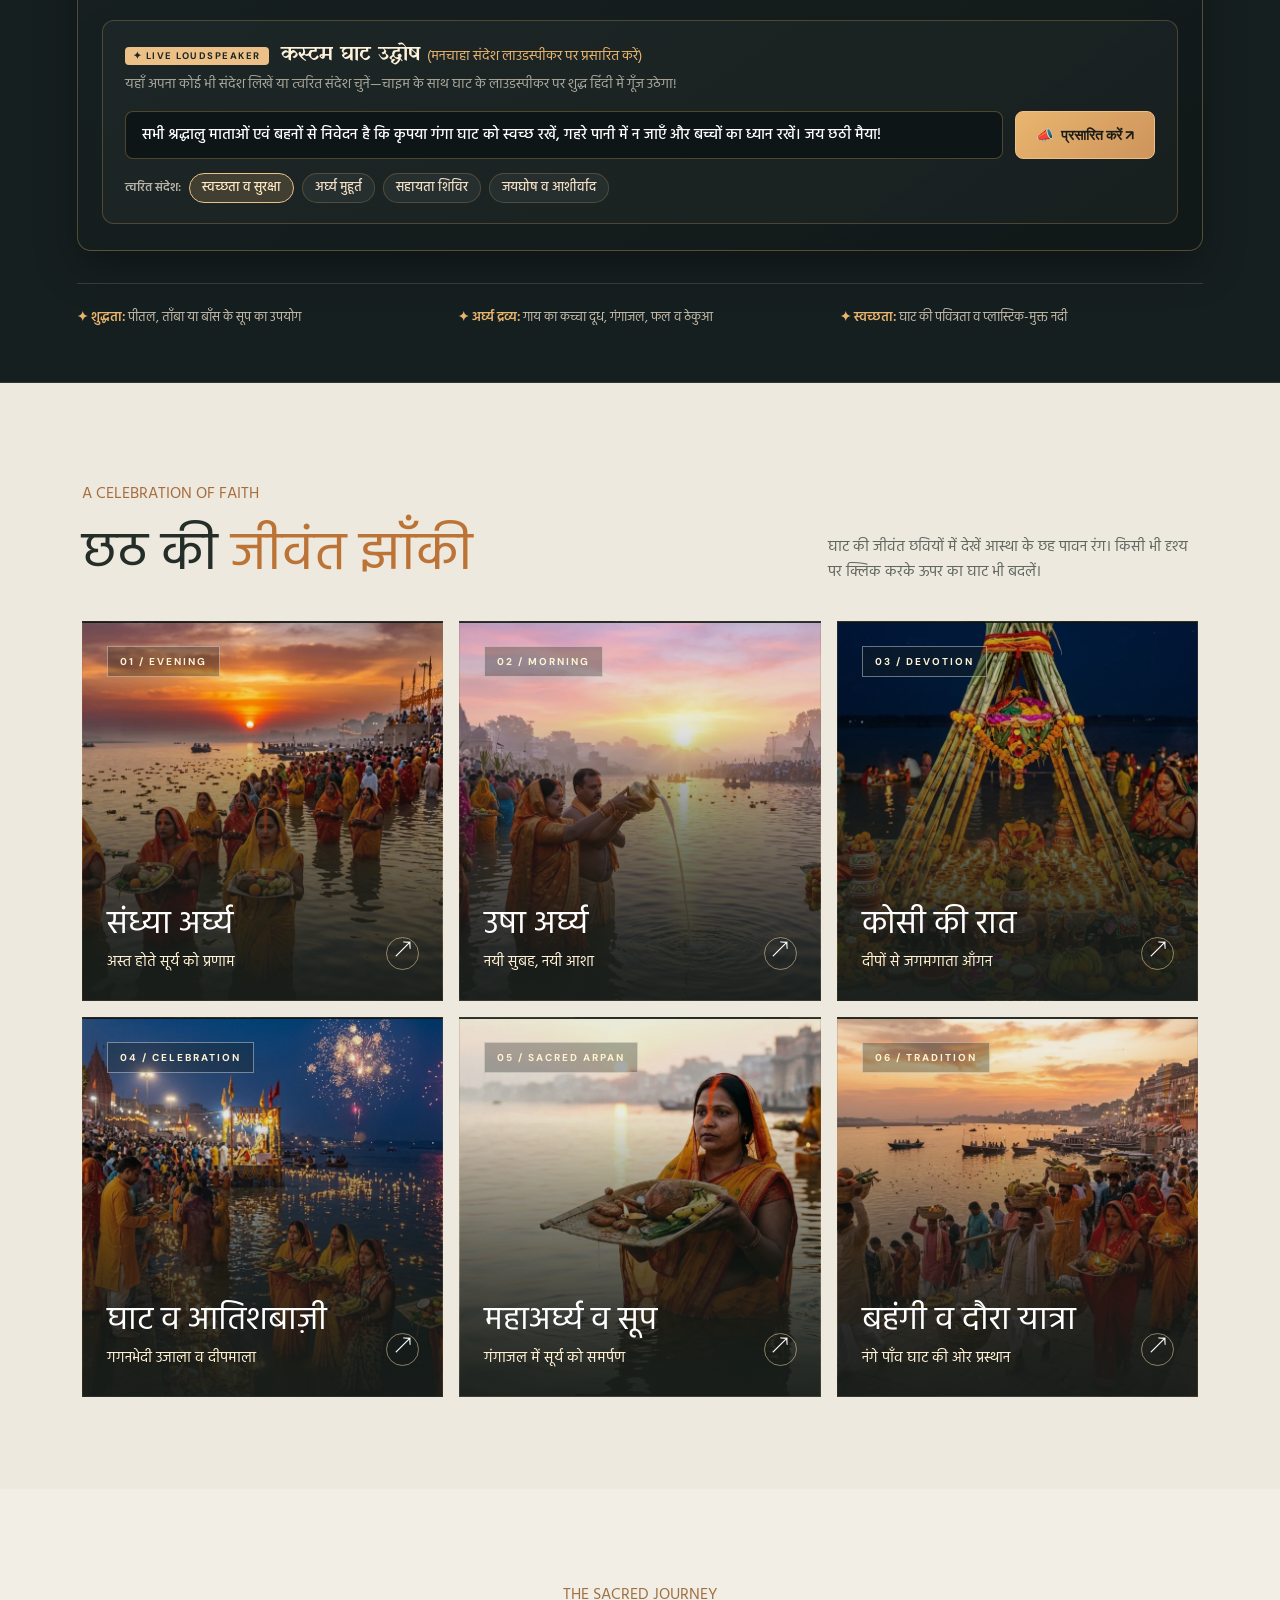
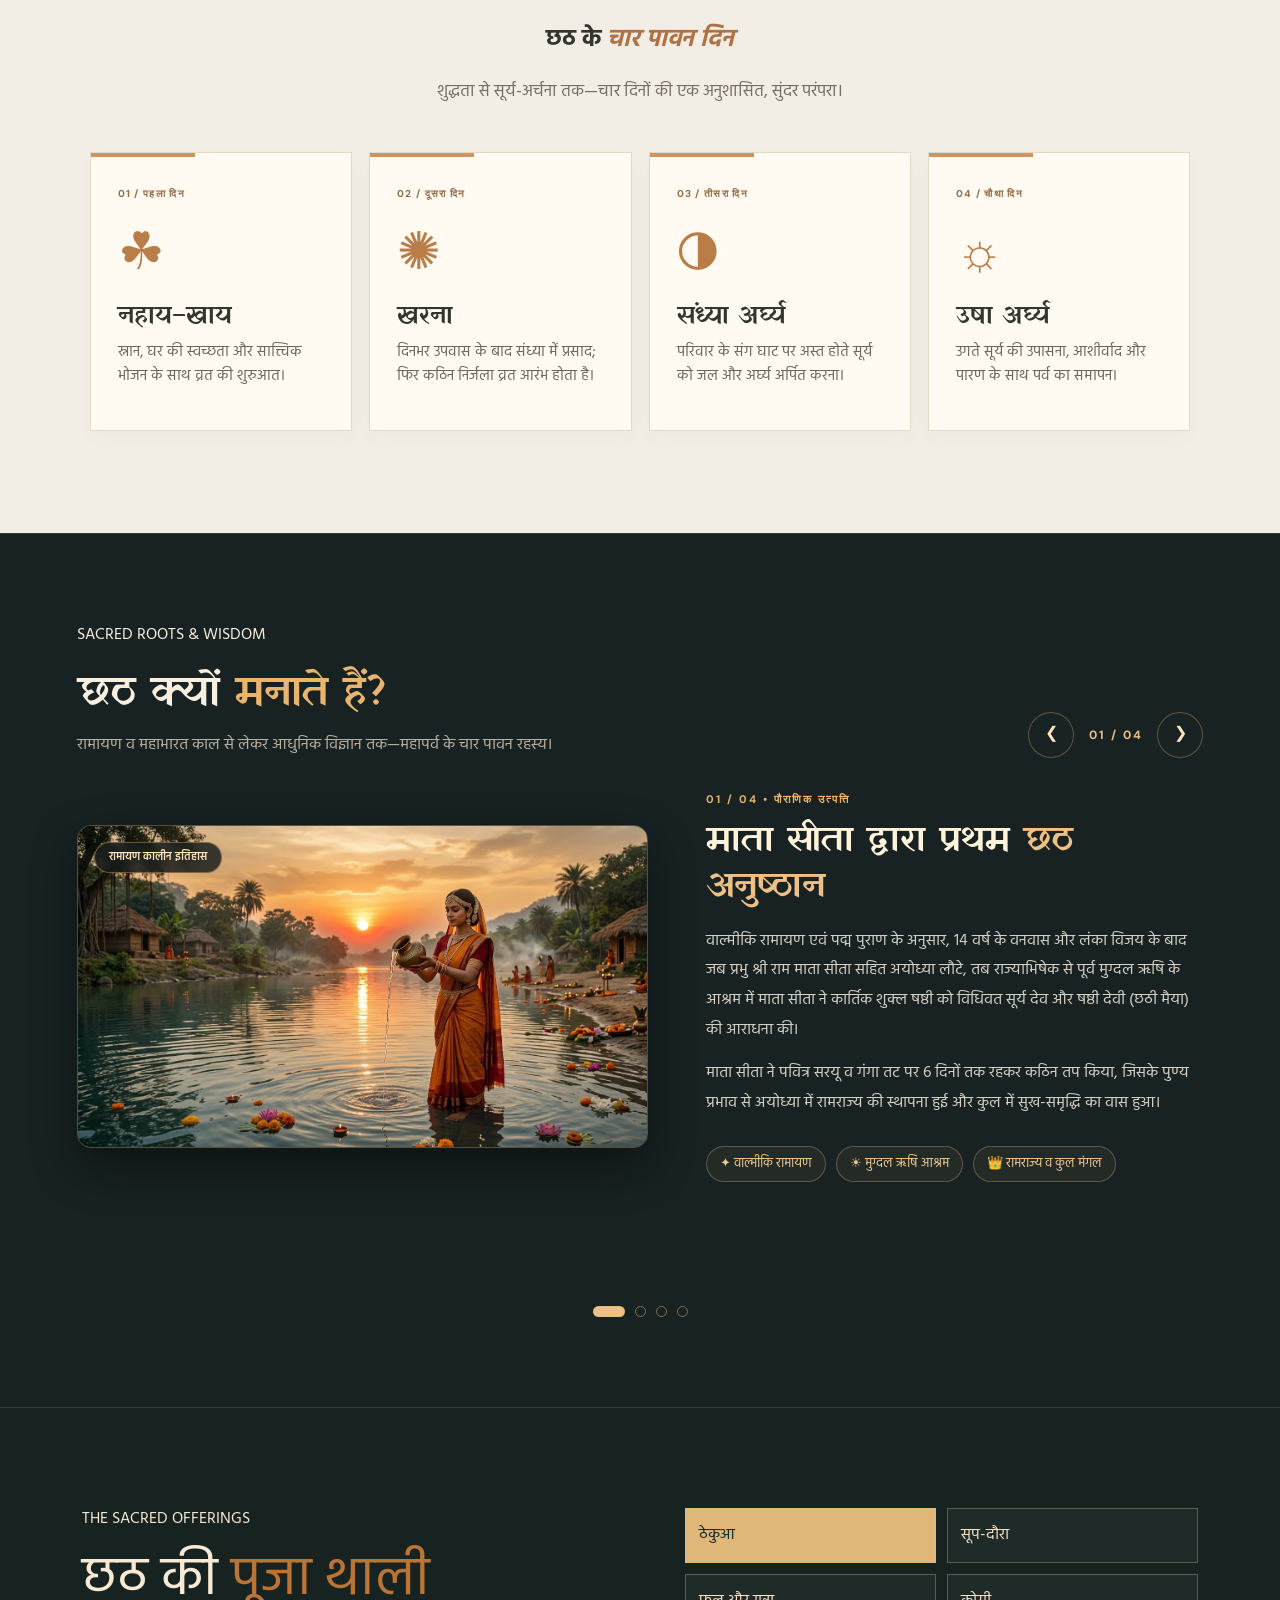
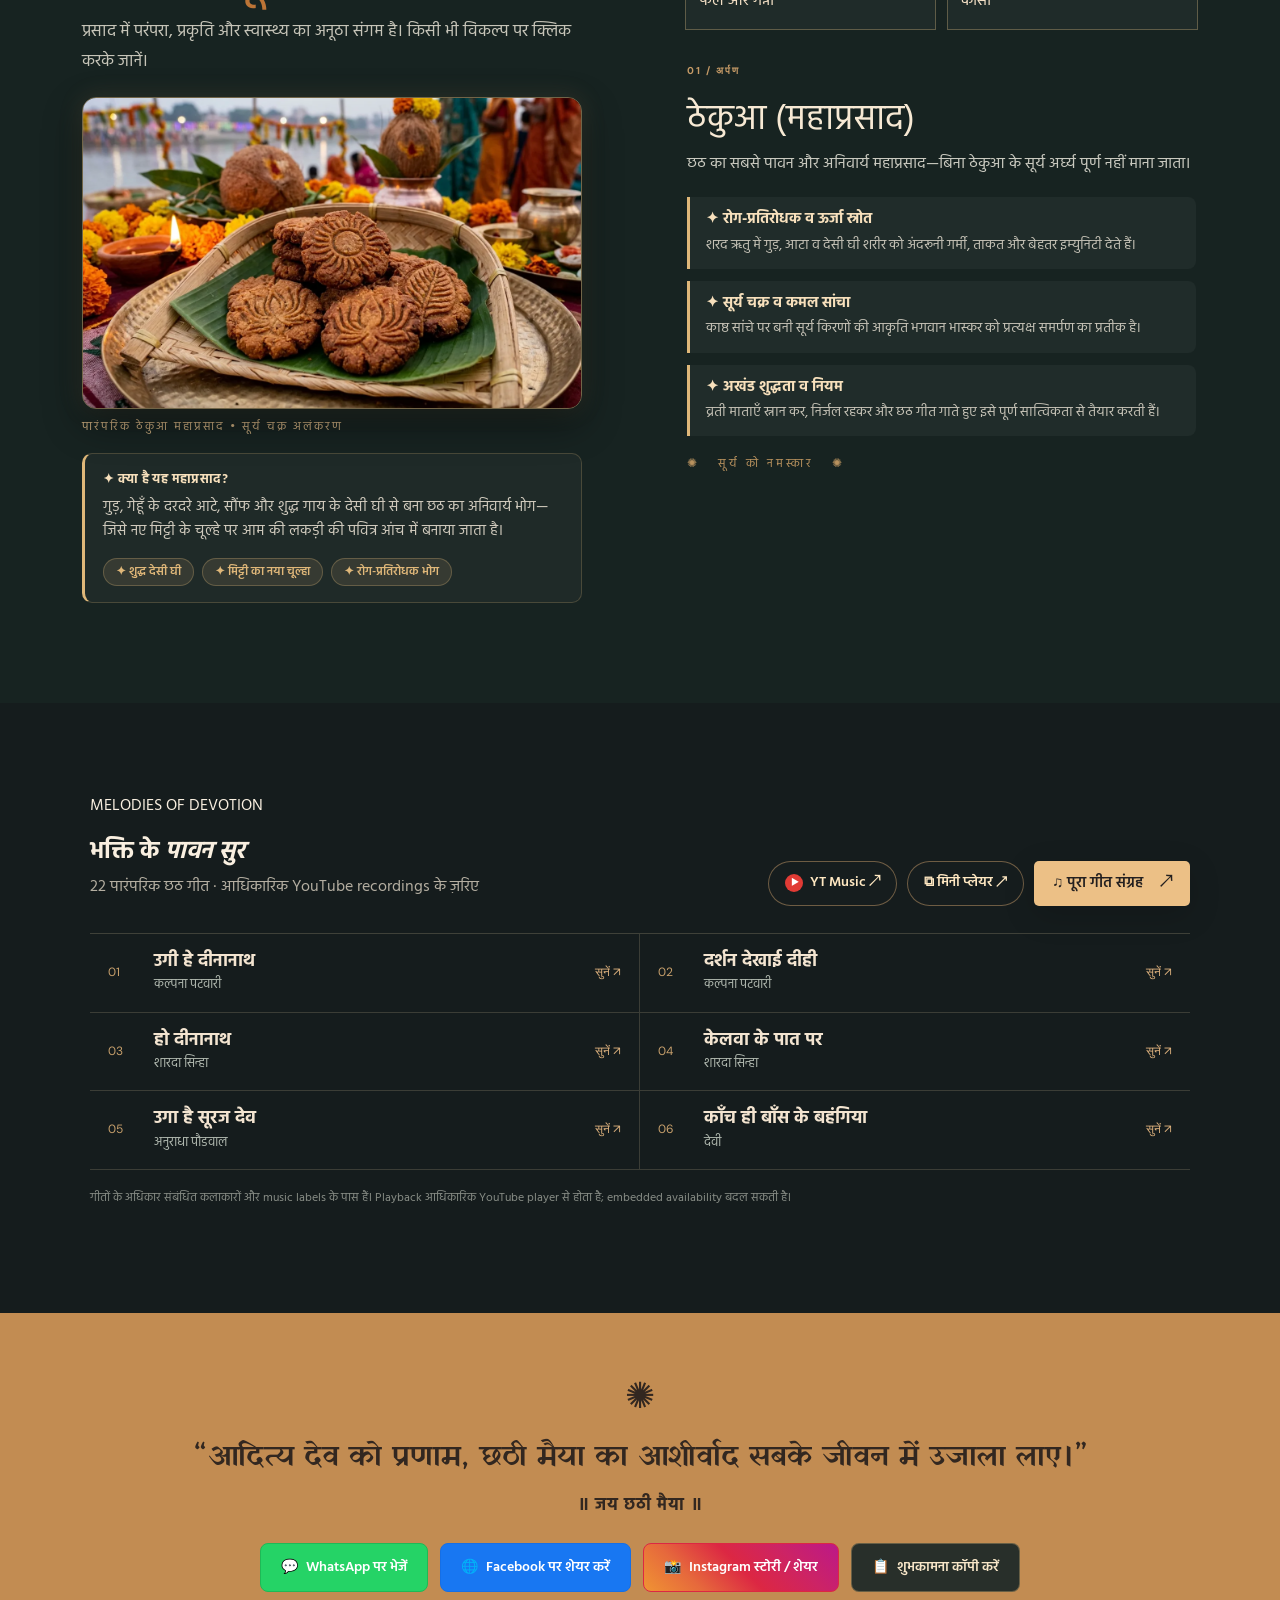
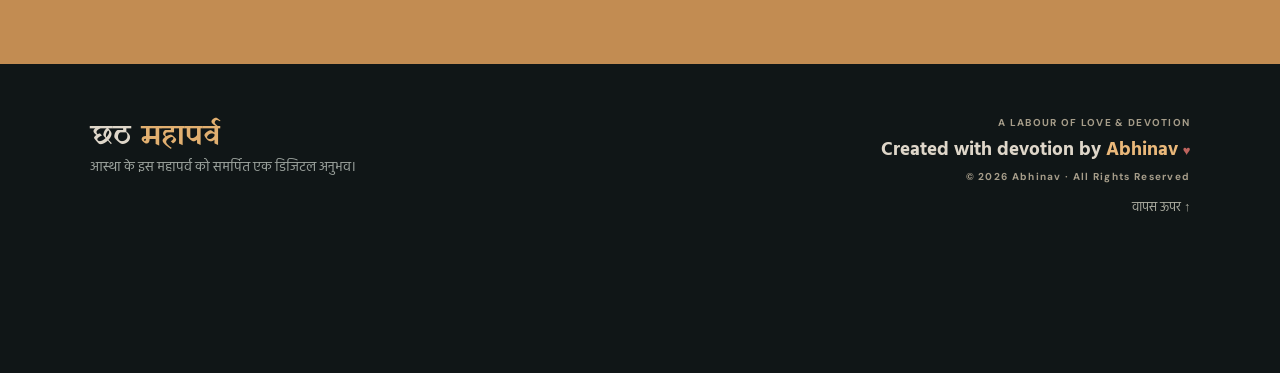
==== commit d07fee09: "Bump script version to v24 to bust browser cache for devotee count" ====
--- a/index.html
+++ b/index.html
@@ -33,7 +33,7 @@
 <link rel="preconnect" href="https://fonts.googleapis.com"><link rel="preconnect" href="https://fonts.gstatic.com" crossorigin>
 <link href="https://fonts.googleapis.com/css2?family=DM+Sans:wght@400;500;600;700&family=Hind:wght@300;400;500;600;700&family=Yatra+One&display=swap" rel="stylesheet">
 <link rel="stylesheet" href="styles.css?v=22">
-<script defer src="config.js?v=21"></script><script defer src="app.js?v=23"></script>
+<script defer src="config.js?v=22"></script><script defer src="app.js?v=24"></script>
 </head>
 <body data-scene="sandhya" class="notranslate" translate="no">
 <a class="skip" href="#meaning">मुख्य जानकारी पर जाएँ</a>
